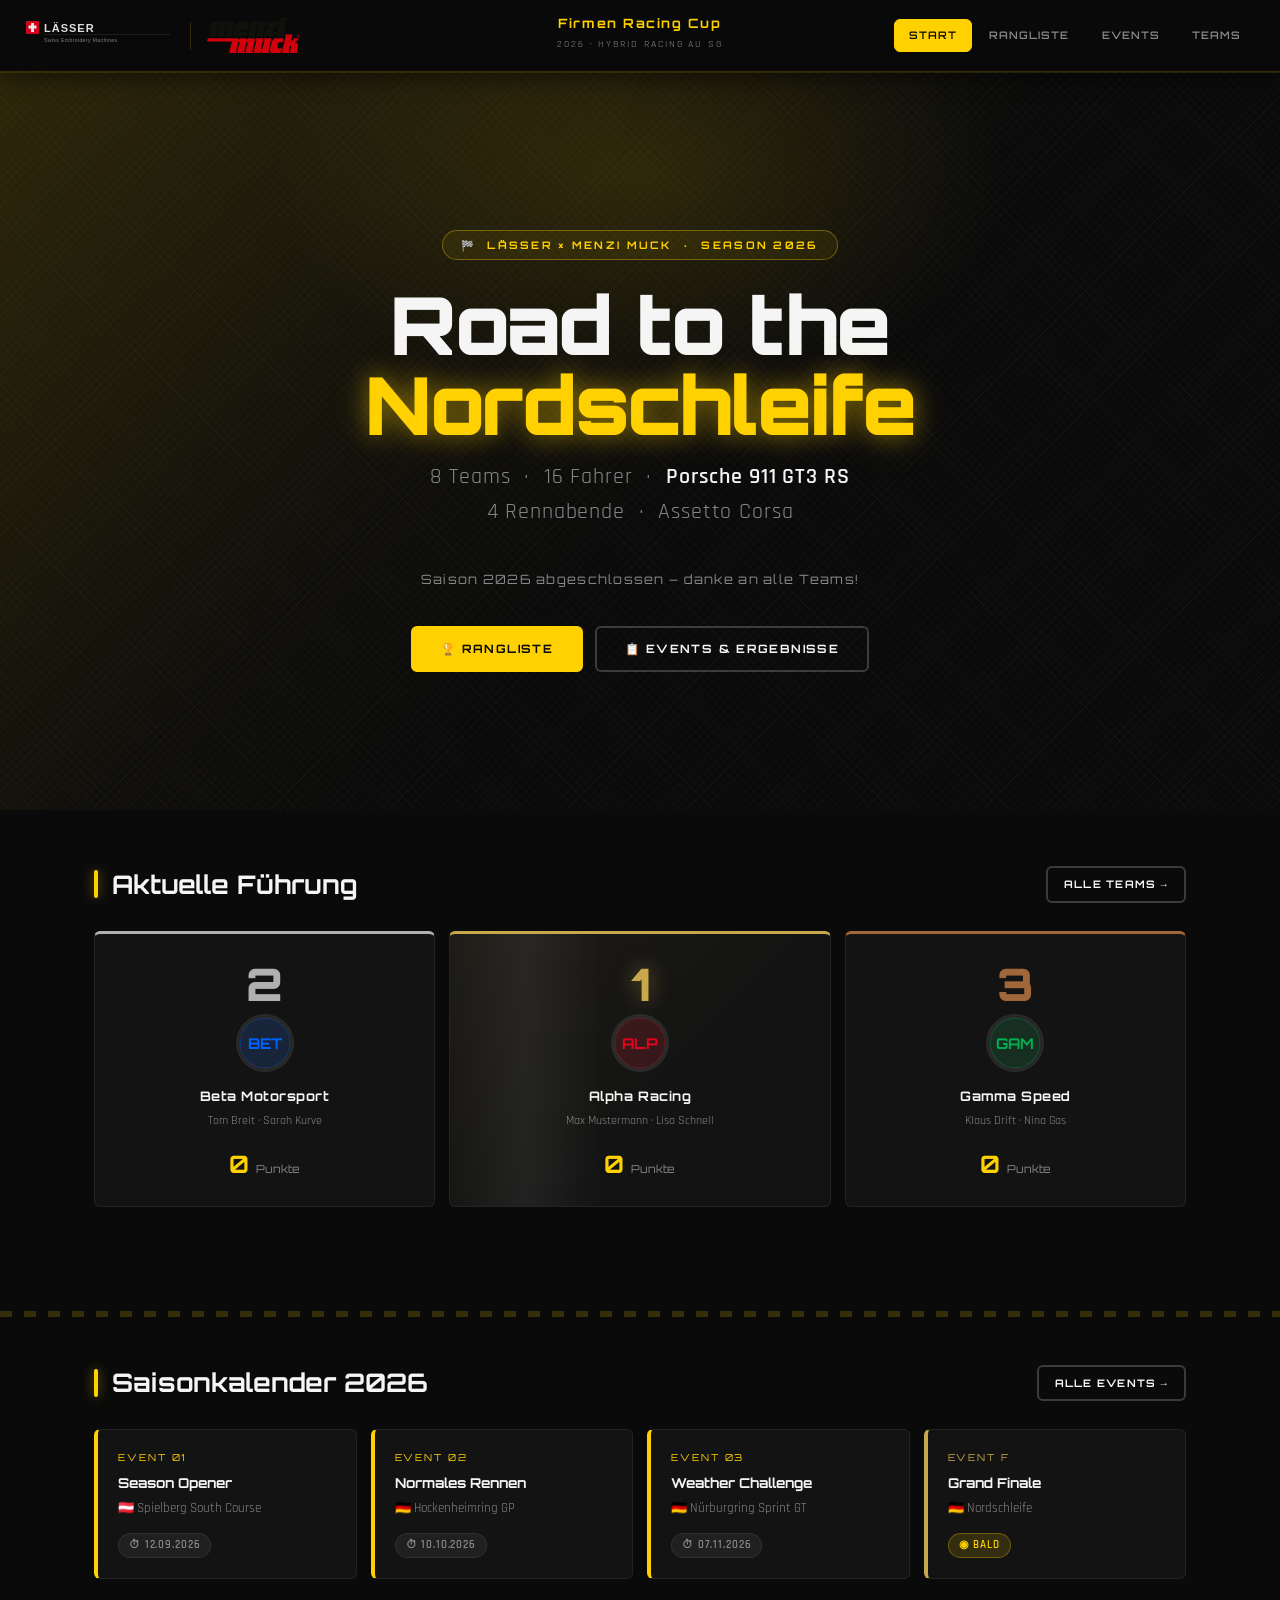
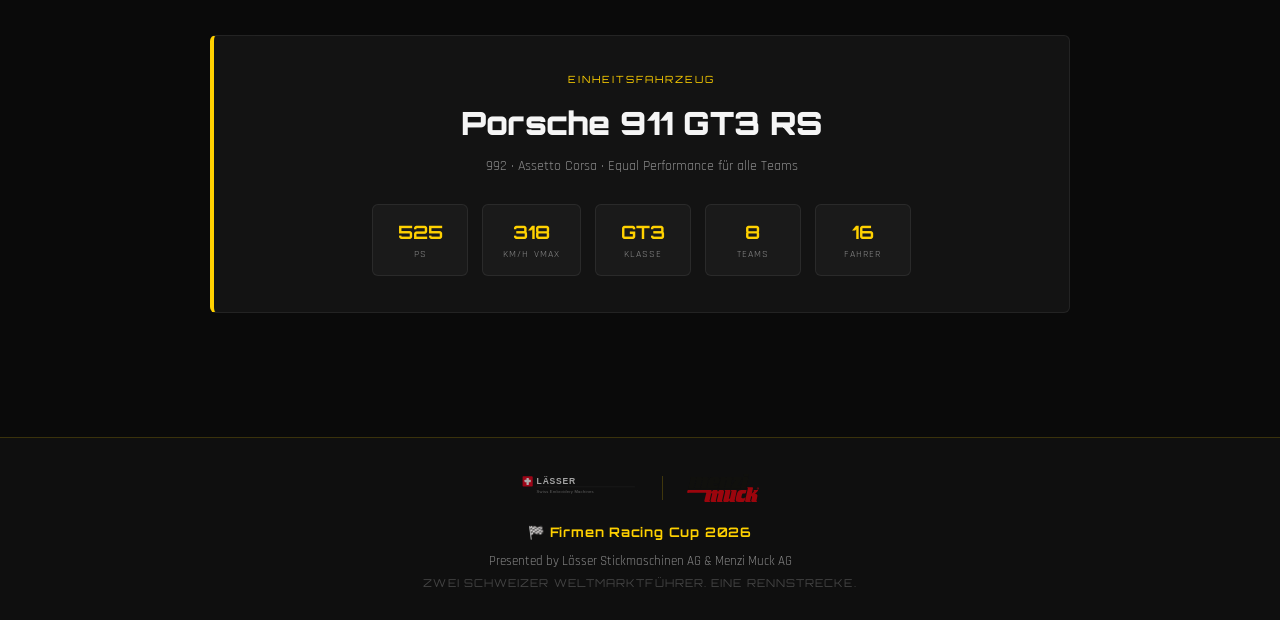
==== index.html @ 20638a2e "Integrate real sponsor logos with correct scaling - logos/menzimuck.svg: replaced placeholder with r" ====
﻿<!DOCTYPE html>
<html lang="de">
<head>
  <meta charset="UTF-8">
  <meta name="viewport" content="width=device-width, initial-scale=1.0">
  <title>Firmen Racing Cup 2026 – Road to the Nordschleife</title>
  <meta name="description" content="Firmen Racing Cup 2026 – Lässer Stickmaschinen × Menzi Muck AG. Porsche 911 GT3 RS · Assetto Corsa">
  <link rel="icon" href="data:image/svg+xml,<svg xmlns='http://www.w3.org/2000/svg' viewBox='0 0 32 32'><rect width='32' height='32' rx='4' fill='%230A0A0A'/><text y='24' font-size='20' x='4'>🏁</text></svg>">
  <link rel="stylesheet" href="css/style.css">
</head>
<body>

<!-- ══════════════════════════════════════════════════════════
     NAVIGATION
══════════════════════════════════════════════════════════ -->
<nav class="navbar">
  <!-- Links: Lässer Logo -->
  <div class="navbar-logos">
    <a href="https://www.laesser.com" target="_blank" rel="noopener" class="nav-sponsor-logo" title="Lässer Stickmaschinen AG">
      <img src="logos/laesser.svg" alt="Lässer Stickmaschinen AG" width="150" height="36"
           onerror="this.style.display='none'">
    </a>
    <div class="nav-logo-divider"></div>
    <a href="https://www.menzi-muck.com" target="_blank" rel="noopener" class="nav-sponsor-logo" title="Menzi Muck AG">
      <img src="logos/menzimuck.svg" alt="Menzi Muck AG" width="93" height="36"
           onerror="this.style.display='none'">
    </a>
  </div>

  <!-- Mitte: Titel -->
  <a href="index.html" class="navbar-brand">
    <span class="brand-main">Firmen Racing Cup</span>
    <span class="brand-year">2026 · Hybrid Racing Au SG</span>
  </a>

  <!-- Rechts: Navigation -->
  <div class="nav-right" id="navRight">
    <ul class="nav-links" id="navLinks">
      <li><a href="index.html">Start</a></li>
      <li><a href="standings.html">Rangliste</a></li>
      <li><a href="events.html">Events</a></li>
      <li><a href="teams.html">Teams</a></li>
    </ul>
  </div>

  <button class="hamburger" id="hamburger" aria-label="Menü">
    <span></span><span></span><span></span>
  </button>
</nav>

<!-- ══════════════════════════════════════════════════════════
     HERO
══════════════════════════════════════════════════════════ -->
<section class="hero carbon-bg">
  <div class="hero-carbon"></div>
  <div class="hero-diagonal"></div>
  <div class="hero-glow"></div>

  <div class="hero-content">
    <div class="hero-eyebrow">🏁 &nbsp;Lässer × Menzi Muck &nbsp;·&nbsp; Season 2026</div>

    <h1 class="hero-title">
      Road to the
      <span class="accent">Nordschleife</span>
    </h1>

    <p class="hero-subtitle">
      8 Teams &nbsp;·&nbsp; 16 Fahrer &nbsp;·&nbsp;
      <strong>Porsche 911 GT3 RS</strong><br>
      4 Rennabende &nbsp;·&nbsp; Assetto Corsa
    </p>

    <!-- Countdown -->
    <div class="countdown-section" id="countdownWrap">
      <div class="countdown-label">Nächstes Event</div>
      <div class="countdown-grid">
        <div class="countdown-unit">
          <div class="countdown-number" id="cd-days">00</div>
          <div class="countdown-unit-label">Tage</div>
        </div>
        <div class="countdown-unit">
          <div class="countdown-number" id="cd-hours">00</div>
          <div class="countdown-unit-label">Stunden</div>
        </div>
        <div class="countdown-unit">
          <div class="countdown-number" id="cd-minutes">00</div>
          <div class="countdown-unit-label">Minuten</div>
        </div>
        <div class="countdown-unit">
          <div class="countdown-number" id="cd-seconds">00</div>
          <div class="countdown-unit-label">Sekunden</div>
        </div>
      </div>
      <div class="countdown-event-name" id="countdownEventName"></div>
    </div>

    <div class="btn-group">
      <a href="standings.html" class="btn btn-primary">🏆 Rangliste</a>
      <a href="events.html" class="btn btn-outline">📋 Events &amp; Ergebnisse</a>
    </div>
  </div>
</section>

<!-- ══════════════════════════════════════════════════════════
     TOP 3 PODIUM
══════════════════════════════════════════════════════════ -->
<div class="section">
  <div class="section-header">
    <h2 class="section-title">Aktuelle Führung</h2>
    <a href="standings.html" class="btn btn-outline" style="padding:8px 16px;font-size:.65rem">Alle Teams →</a>
  </div>
  <div class="podium-grid" id="podiumGrid">
    <div style="grid-column:1/-1;text-align:center;padding:48px 20px;color:var(--text-dim)">
      <div style="font-size:2.5rem;margin-bottom:14px">🏁</div>
      <div style="font-family:'Orbitron',monospace;font-size:.8rem;letter-spacing:.1em">Saison startet bald</div>
      <div style="font-size:.82rem;margin-top:6px">Ergebnisse erscheinen hier nach dem ersten Event.</div>
    </div>
  </div>
</div>

<div class="flag-divider"></div>

<!-- ══════════════════════════════════════════════════════════
     SAISONKALENDER
══════════════════════════════════════════════════════════ -->
<div class="section" style="padding-top:0">
  <div class="section-header">
    <h2 class="section-title">Saisonkalender 2026</h2>
    <a href="events.html" class="btn btn-outline" style="padding:8px 16px;font-size:.65rem">Alle Events →</a>
  </div>
  <div class="events-grid" id="eventsMiniGrid"></div>
</div>

<!-- ══════════════════════════════════════════════════════════
     FAHRZEUG
══════════════════════════════════════════════════════════ -->
<div class="section" style="padding-top:0;padding-bottom:64px">
  <div class="car-highlight">
    <div class="car-eyebrow">Einheitsfahrzeug</div>
    <div class="car-title">Porsche 911 GT3 RS</div>
    <div class="car-sub">992 · Assetto Corsa · Equal Performance für alle Teams</div>
    <div class="car-stats">
      <div class="car-stat"><div class="cs-val">525</div><div class="cs-lab">PS</div></div>
      <div class="car-stat"><div class="cs-val">318</div><div class="cs-lab">km/h Vmax</div></div>
      <div class="car-stat"><div class="cs-val">GT3</div><div class="cs-lab">Klasse</div></div>
      <div class="car-stat"><div class="cs-val">8</div><div class="cs-lab">Teams</div></div>
      <div class="car-stat"><div class="cs-val">16</div><div class="cs-lab">Fahrer</div></div>
    </div>
  </div>
</div>

<!-- ══════════════════════════════════════════════════════════
     FOOTER
══════════════════════════════════════════════════════════ -->
<footer>
  <div class="footer-logos">
    <a href="https://www.laesser.com" target="_blank" rel="noopener" class="footer-sponsor-logo" title="Lässer Stickmaschinen AG">
      <img src="logos/laesser.svg" alt="Lässer" width="108" height="26" onerror="this.replaceWith(Object.assign(document.createElement('span'),{textContent:'LÄSSER',style:'font-family:Orbitron,monospace;font-size:.75rem;font-weight:700;color:#F5F5F5;letter-spacing:.1em'}))">
    </a>
    <div class="footer-logo-sep"></div>
    <a href="https://www.menzi-muck.com" target="_blank" rel="noopener" class="footer-sponsor-logo" title="Menzi Muck AG">
      <img src="logos/menzimuck.svg" alt="Menzi Muck" width="67" height="26" onerror="this.replaceWith(Object.assign(document.createElement('span'),{textContent:'MENZI MUCK',style:'font-family:Orbitron,monospace;font-size:.75rem;font-weight:700;color:#FFD100;letter-spacing:.1em'}))">
    </a>
  </div>
  <div class="footer-brand">🏁 Firmen Racing Cup 2026</div>
  <div class="footer-presented">Presented by Lässer Stickmaschinen AG &amp; Menzi Muck AG</div>
  <div class="footer-tagline">Zwei Schweizer Weltmarktführer. Eine Rennstrecke.</div>
</footer>

<script src="js/config.js"></script>
<script src="js/parser.js"></script>
<script src="js/app.js"></script>
</body>
</html>
---- css/style.css ----
/* ═══════════════════════════════════════════════════════════════
   Firmen Racing Cup 2026 – Corporate Identity Stylesheet
   Lässer Stickmaschinen × Menzi Muck AG
   Premium Racing × Schweizer Maschinenbau
═══════════════════════════════════════════════════════════════ */

@import url('https://fonts.googleapis.com/css2?family=Orbitron:wght@400;600;700;900&family=Rajdhani:wght@300;400;500;600;700&display=swap');

/* ── CSS-Variablen ─────────────────────────────────────────── */
:root {
  /* Primärfarben CI */
  --yellow:        #FFD100;
  --yellow-dark:   #D4AC00;
  --yellow-dim:    rgba(255,209,0,.15);
  --yellow-glow:   0 0 24px rgba(255,209,0,.45), 0 0 48px rgba(255,209,0,.2);
  --blue:          #003087;
  --blue-light:    #0044c0;

  /* Neutrale Töne */
  --black:         #0A0A0A;
  --anthracite:    #1A1A1A;
  --card:          #131313;
  --card2:         #0F0F0F;
  --border:        rgba(255,209,0,.18);
  --border-subtle: rgba(255,255,255,.07);

  /* Text */
  --text:          #F5F5F5;
  --text-muted:    #888888;
  --text-dim:      #444444;

  /* Podium */
  --gold:          #C9A84C;
  --silver:        #B0B0B0;
  --bronze:        #A0673A;

  /* Abstände & Übergänge */
  --radius:        6px;
  --radius-lg:     12px;
  --t:             .3s ease;
}

/* ── Reset ─────────────────────────────────────────────────── */
*, *::before, *::after { box-sizing: border-box; margin: 0; padding: 0; }
html { scroll-behavior: smooth; }
body {
  font-family: 'Rajdhani', sans-serif;
  background: var(--black);
  color: var(--text);
  min-height: 100vh;
  font-size: 16px;
  line-height: 1.6;
  -webkit-font-smoothing: antialiased;
}
a { color: var(--yellow); text-decoration: none; transition: color var(--t); }
a:hover { color: #fff; }
h1, h2, h3, h4 { font-family: 'Orbitron', monospace; line-height: 1.15; }
img { max-width: 100%; display: block; }

/* ── Scrollbar ─────────────────────────────────────────────── */
::-webkit-scrollbar { width: 5px; }
::-webkit-scrollbar-track { background: var(--black); }
::-webkit-scrollbar-thumb { background: var(--yellow-dark); border-radius: 3px; }

/* ── Carbon-Fiber Textur ───────────────────────────────────── */
.carbon-bg {
  background-color: var(--black);
  background-image:
    repeating-linear-gradient(
      45deg,
      rgba(255,255,255,.012) 0px,
      rgba(255,255,255,.012) 1px,
      transparent 1px,
      transparent 6px
    ),
    repeating-linear-gradient(
      -45deg,
      rgba(255,255,255,.012) 0px,
      rgba(255,255,255,.012) 1px,
      transparent 1px,
      transparent 6px
    );
}

/* ══════════════════════════════════════════════════════════════
   NAVIGATION – Glassmorphism
══════════════════════════════════════════════════════════════ */
.navbar {
  position: sticky;
  top: 0;
  z-index: 1000;
  background: rgba(10,10,10,.82);
  backdrop-filter: blur(20px) saturate(1.4);
  -webkit-backdrop-filter: blur(20px) saturate(1.4);
  border-bottom: 1px solid var(--border);
  box-shadow: 0 1px 0 rgba(255,209,0,.12), 0 4px 24px rgba(0,0,0,.6);
  padding: 0 24px;
  display: grid;
  grid-template-columns: 1fr auto 1fr;
  align-items: center;
  height: 72px;
  gap: 16px;
}

/* Linkes Logo-Cluster */
.navbar-logos {
  display: flex;
  align-items: center;
  gap: 16px;
}

.nav-sponsor-logo {
  display: flex;
  align-items: center;
  gap: 8px;
  opacity: .9;
  transition: opacity var(--t);
}
.nav-sponsor-logo:hover { opacity: 1; }

/* Logos: Höhe fixiert, Breite aus viewBox-Seitenverhältnis.
   Menzi Muck SVG hat kein intrinsisches Mass → max-width begrenzt Breite.
   Lässer SVG hat viewBox 320×80 → bei h=36 ergibt sich w=144, passt. */
.nav-sponsor-logo img,
.nav-sponsor-logo svg {
  height: 36px;
  width: auto;
  max-width: 160px;        /* Menzi Muck (AR ≈2.6) → max ~94px; Lässer → max ~144px */
  object-fit: contain;
  display: block;
}


.nav-logo-divider {
  width: 1px;
  height: 28px;
  background: var(--border);
}

/* Mitte: Brand-Titel */
.navbar-brand {
  text-align: center;
  text-decoration: none;
}

.navbar-brand .brand-main {
  display: block;
  font-family: 'Orbitron', monospace;
  font-size: .8rem;
  font-weight: 700;
  letter-spacing: .12em;
  color: var(--yellow);
  line-height: 1.1;
}

.navbar-brand .brand-year {
  font-size: .6rem;
  letter-spacing: .2em;
  color: var(--text-muted);
  text-transform: uppercase;
}

/* Rechts: Nav-Links */
.nav-right {
  display: flex;
  justify-content: flex-end;
}

.nav-links {
  display: flex;
  gap: 2px;
  list-style: none;
}

.nav-links a {
  display: flex;
  align-items: center;
  gap: 5px;
  padding: 7px 14px;
  border-radius: var(--radius);
  font-family: 'Orbitron', monospace;
  font-size: .65rem;
  font-weight: 600;
  letter-spacing: .1em;
  text-transform: uppercase;
  color: var(--text-muted);
  text-decoration: none;
  transition: all var(--t);
  border: 1px solid transparent;
}

.nav-links a:hover {
  color: var(--yellow);
  background: var(--yellow-dim);
  border-color: rgba(255,209,0,.25);
}

.nav-links a.active {
  color: var(--black);
  background: var(--yellow);
  border-color: var(--yellow);
}

.hamburger {
  display: none;
  flex-direction: column;
  gap: 5px;
  cursor: pointer;
  padding: 8px;
  background: none;
  border: none;
}
.hamburger span {
  display: block;
  width: 22px;
  height: 2px;
  background: var(--text);
  transition: all .3s;
  border-radius: 1px;
}

/* ══════════════════════════════════════════════════════════════
   HERO – Diagonal Yellow/Black + Carbon
══════════════════════════════════════════════════════════════ */
.hero {
  position: relative;
  min-height: 82vh;
  display: flex;
  align-items: center;
  justify-content: center;
  overflow: hidden;
  text-align: center;
  padding: 80px 24px 60px;
}

/* Diagonale Teilung: links oben gelb, rechts unten schwarz */
.hero::before {
  content: '';
  position: absolute;
  inset: 0;
  background: linear-gradient(
    135deg,
    rgba(255,209,0,.09) 0%,
    rgba(255,209,0,.04) 30%,
    transparent 55%
  );
  z-index: 0;
}

/* Carbon-Fiber Overlay */
.hero-carbon {
  position: absolute;
  inset: 0;
  background-image:
    repeating-linear-gradient(
      45deg,
      rgba(255,255,255,.013) 0px,
      rgba(255,255,255,.013) 1px,
      transparent 1px,
      transparent 7px
    ),
    repeating-linear-gradient(
      -45deg,
      rgba(255,255,255,.013) 0px,
      rgba(255,255,255,.013) 1px,
      transparent 1px,
      transparent 7px
    );
  z-index: 0;
}

/* Diagonale gelbe Akzentlinie */
.hero-diagonal {
  position: absolute;
  top: 0;
  left: -5%;
  width: 55%;
  height: 100%;
  background: linear-gradient(
    to bottom right,
    rgba(255,209,0,.06),
    transparent 60%
  );
  clip-path: polygon(0 0, 100% 0, 70% 100%, 0 100%);
  z-index: 0;
}

/* Radial Glow oben */
.hero-glow {
  position: absolute;
  top: -20%;
  left: 50%;
  transform: translateX(-50%);
  width: 800px;
  height: 500px;
  background: radial-gradient(ellipse, rgba(255,209,0,.12) 0%, transparent 65%);
  z-index: 0;
}

.hero-content {
  position: relative;
  z-index: 1;
  max-width: 860px;
}

.hero-eyebrow {
  display: inline-flex;
  align-items: center;
  gap: 8px;
  font-family: 'Orbitron', monospace;
  font-size: .65rem;
  font-weight: 700;
  letter-spacing: .22em;
  text-transform: uppercase;
  color: var(--yellow);
  padding: 6px 18px;
  border: 1px solid rgba(255,209,0,.35);
  border-radius: 20px;
  margin-bottom: 24px;
  background: rgba(255,209,0,.07);
}

.hero-title {
  font-size: clamp(2.2rem, 6.5vw, 5rem);
  font-weight: 900;
  line-height: 1.0;
  margin-bottom: 8px;
  letter-spacing: -.02em;
  color: var(--text);
}

.hero-title .accent {
  color: var(--yellow);
  display: block;
  text-shadow: var(--yellow-glow);
}

.hero-subtitle {
  font-size: clamp(1rem, 2.2vw, 1.35rem);
  color: var(--text-muted);
  font-weight: 400;
  margin: 16px 0 40px;
  letter-spacing: .04em;
}

.hero-subtitle strong { color: var(--text); font-weight: 600; }

/* ── Countdown ─────────────────────────────────────────────── */
.countdown-section { margin: 0 0 36px; }

.countdown-label {
  font-family: 'Orbitron', monospace;
  font-size: .62rem;
  letter-spacing: .2em;
  text-transform: uppercase;
  color: var(--text-muted);
  margin-bottom: 14px;
}

.countdown-grid {
  display: flex;
  gap: 12px;
  justify-content: center;
  flex-wrap: wrap;
}

.countdown-unit { display: flex; flex-direction: column; align-items: center; }

.countdown-number {
  font-family: 'Orbitron', monospace;
  font-size: clamp(1.8rem, 4.5vw, 2.8rem);
  font-weight: 700;
  color: var(--yellow);
  line-height: 1;
  background: var(--anthracite);
  border: 1px solid var(--border);
  border-top: 2px solid var(--yellow);
  padding: 14px 18px 10px;
  border-radius: var(--radius);
  min-width: 74px;
  text-align: center;
  text-shadow: var(--yellow-glow);
  transition: border-color .5s;
}

.countdown-unit-label {
  font-size: .6rem;
  letter-spacing: .15em;
  text-transform: uppercase;
  color: var(--text-muted);
  margin-top: 7px;
}

.countdown-event-name {
  margin-top: 14px;
  font-family: 'Orbitron', monospace;
  font-size: .8rem;
  color: var(--text-muted);
  letter-spacing: .06em;
}

/* ── Buttons ───────────────────────────────────────────────── */
.btn-group {
  display: flex;
  gap: 12px;
  justify-content: center;
  flex-wrap: wrap;
}

.btn {
  display: inline-flex;
  align-items: center;
  gap: 8px;
  padding: 12px 28px;
  border-radius: var(--radius);
  font-family: 'Orbitron', monospace;
  font-size: .72rem;
  font-weight: 700;
  letter-spacing: .12em;
  text-transform: uppercase;
  text-decoration: none;
  border: 2px solid transparent;
  cursor: pointer;
  transition: all var(--t);
  position: relative;
  overflow: hidden;
}

.btn-primary {
  background: var(--yellow);
  color: var(--black);
  border-color: var(--yellow);
}

.btn-primary:hover {
  background: #fff;
  color: var(--black);
  border-color: #fff;
  box-shadow: var(--yellow-glow);
  transform: translateY(-2px);
}

.btn-outline {
  background: transparent;
  color: var(--text);
  border-color: rgba(255,255,255,.2);
}

.btn-outline:hover {
  border-color: var(--yellow);
  color: var(--yellow);
  transform: translateY(-2px);
  box-shadow: 0 4px 20px rgba(255,209,0,.15);
}

/* ══════════════════════════════════════════════════════════════
   SECTION PATTERN
══════════════════════════════════════════════════════════════ */
.section {
  max-width: 1140px;
  margin: 0 auto;
  padding: 56px 24px;
}

.section-header {
  display: flex;
  align-items: center;
  justify-content: space-between;
  margin-bottom: 28px;
  flex-wrap: wrap;
  gap: 12px;
}

.section-title {
  font-size: clamp(1.1rem, 2.8vw, 1.6rem);
  font-weight: 700;
  display: flex;
  align-items: center;
  gap: 14px;
  color: var(--text);
}

.section-title::before {
  content: '';
  display: block;
  width: 4px;
  height: 1.1em;
  background: var(--yellow);
  border-radius: 2px;
  box-shadow: 0 0 12px rgba(255,209,0,.5);
}

/* Yellow divider line */
.y-divider {
  height: 1px;
  background: linear-gradient(90deg, var(--yellow) 0%, rgba(255,209,0,.15) 40%, transparent 70%);
  margin: 0 0 48px;
  opacity: .35;
}

/* ══════════════════════════════════════════════════════════════
   CARDS – Left-Border Accent
══════════════════════════════════════════════════════════════ */
.card {
  background: var(--card);
  border: 1px solid var(--border-subtle);
  border-left: 4px solid var(--yellow);
  border-radius: var(--radius);
  transition: all var(--t);
  position: relative;
}

.card:hover {
  border-color: rgba(255,209,0,.35);
  border-left-color: var(--yellow);
  transform: translateY(-3px);
  box-shadow: 0 8px 32px rgba(0,0,0,.5), 0 0 0 1px rgba(255,209,0,.1);
}

.card-p { padding: 24px; }

/* ══════════════════════════════════════════════════════════════
   PODIUM TOP 3
══════════════════════════════════════════════════════════════ */
.podium-grid {
  display: grid;
  grid-template-columns: 1fr 1.12fr 1fr;
  gap: 14px;
  align-items: end;
}

.podium-card {
  background: var(--card);
  border: 1px solid var(--border-subtle);
  border-radius: var(--radius);
  padding: 28px 20px 22px;
  text-align: center;
  position: relative;
  overflow: hidden;
  transition: transform var(--t), box-shadow var(--t);
}

.podium-card:hover { transform: translateY(-4px); }

.podium-card.p1 {
  border-top: 3px solid var(--gold);
}

.podium-card.p1::before {
  content: '';
  position: absolute;
  inset: 0;
  background: linear-gradient(135deg, rgba(201,168,76,.06) 0%, transparent 60%);
  pointer-events: none;
}

/* P1 Shimmer */
@keyframes shimmer {
  0%   { transform: translateX(-100%) skewX(-12deg); }
  100% { transform: translateX(250%) skewX(-12deg); }
}

.podium-card.p1::after {
  content: '';
  position: absolute;
  top: 0; left: 0;
  width: 40%;
  height: 100%;
  background: linear-gradient(90deg, transparent, rgba(255,255,255,.06), transparent);
  animation: shimmer 3s ease-in-out infinite;
  pointer-events: none;
}

.podium-card.p2 { border-top: 3px solid var(--silver); }
.podium-card.p3 { border-top: 3px solid var(--bronze); }

.podium-rank {
  font-family: 'Orbitron', monospace;
  font-size: 2.8rem;
  font-weight: 900;
  line-height: 1;
  margin-bottom: 8px;
}

.p1 .podium-rank { color: var(--gold); text-shadow: 0 0 20px rgba(201,168,76,.5); }
.p2 .podium-rank { color: var(--silver); }
.p3 .podium-rank { color: var(--bronze); }

.podium-logo {
  width: 58px;
  height: 58px;
  margin: 8px auto 14px;
  border-radius: 50%;
  overflow: hidden;
  background: var(--anthracite);
  border: 2px solid var(--border-subtle);
  display: flex; align-items: center; justify-content: center;
}

.podium-team-name {
  font-family: 'Orbitron', monospace;
  font-size: .82rem;
  font-weight: 700;
  letter-spacing: .04em;
  margin-bottom: 4px;
}

.podium-drivers { font-size: .78rem; color: var(--text-muted); margin-bottom: 14px; }

.podium-points {
  font-family: 'Orbitron', monospace;
  font-size: 1.5rem;
  font-weight: 700;
  color: var(--yellow);
}

.podium-points span { font-size: .68rem; color: var(--text-muted); font-weight: 400; }

/* ══════════════════════════════════════════════════════════════
   EVENT MINI CARDS (Index)
══════════════════════════════════════════════════════════════ */
.events-grid {
  display: grid;
  grid-template-columns: repeat(auto-fit, minmax(240px, 1fr));
  gap: 14px;
}

.event-mini {
  background: var(--card);
  border: 1px solid var(--border-subtle);
  border-left: 4px solid var(--yellow);
  border-radius: var(--radius);
  padding: 20px;
  transition: all var(--t);
}

.event-mini.finale { border-left-color: var(--gold); }
.event-mini:hover { transform: translateY(-3px); box-shadow: 0 8px 24px rgba(0,0,0,.4); }

.event-num {
  font-family: 'Orbitron', monospace;
  font-size: .6rem;
  letter-spacing: .2em;
  text-transform: uppercase;
  color: var(--yellow);
  margin-bottom: 6px;
}

.event-mini.finale .event-num { color: var(--gold); }

.event-name {
  font-family: 'Orbitron', monospace;
  font-size: .85rem;
  font-weight: 700;
  margin-bottom: 4px;
}

.event-track { font-size: .82rem; color: var(--text-muted); margin-bottom: 12px; }

.badge {
  display: inline-flex;
  align-items: center;
  gap: 5px;
  font-size: .68rem;
  letter-spacing: .08em;
  text-transform: uppercase;
  padding: 3px 10px;
  border-radius: 20px;
  font-weight: 600;
}

.badge-yellow { background: rgba(255,209,0,.12); color: var(--yellow); border: 1px solid rgba(255,209,0,.25); }
.badge-green  { background: rgba(0,200,80,.1);   color: #00c850;       border: 1px solid rgba(0,200,80,.2); }
.badge-muted  { background: rgba(255,255,255,.06); color: var(--text-muted); border: 1px solid var(--border-subtle); }

@keyframes pulse-badge { 0%,100% { opacity:1; } 50% { opacity:.55; } }
.badge-live { background: rgba(255,209,0,.14); color: var(--yellow); border: 1px solid rgba(255,209,0,.3); animation: pulse-badge 1.5s infinite; }

/* ══════════════════════════════════════════════════════════════
   PAGE HEADER (Innenseiten)
══════════════════════════════════════════════════════════════ */
.page-header {
  position: relative;
  padding: 52px 24px 36px;
  text-align: center;
  overflow: hidden;
}

.page-header::before {
  content: '';
  position: absolute;
  inset: 0;
  background: linear-gradient(135deg, rgba(255,209,0,.07) 0%, transparent 50%);
}

.page-header::after {
  content: '';
  position: absolute;
  bottom: 0;
  left: 0;
  right: 0;
  height: 1px;
  background: linear-gradient(90deg, transparent, var(--yellow), transparent);
  opacity: .3;
}

.page-header-content { position: relative; z-index: 1; }

.page-title {
  font-size: clamp(1.8rem, 5.5vw, 3.2rem);
  font-weight: 900;
  letter-spacing: -.02em;
  margin-bottom: 8px;
}

.page-title .accent { color: var(--yellow); }

.page-subtitle {
  font-size: .95rem;
  color: var(--text-muted);
  letter-spacing: .06em;
}

/* ══════════════════════════════════════════════════════════════
   STANDINGS TABLE
══════════════════════════════════════════════════════════════ */
.standings-wrap {
  max-width: 1180px;
  margin: 0 auto;
  padding: 24px;
}

.table-scroll {
  overflow-x: auto;
  border-radius: var(--radius);
  border: 1px solid var(--border-subtle);
}

.standings-table {
  width: 100%;
  border-collapse: collapse;
  font-size: .9rem;
}

/* Gelber Header */
.standings-table thead th {
  background: var(--yellow);
  color: var(--black);
  padding: 11px 16px;
  text-align: left;
  font-family: 'Orbitron', monospace;
  font-size: .6rem;
  font-weight: 700;
  letter-spacing: .14em;
  text-transform: uppercase;
  white-space: nowrap;
  border-right: 1px solid rgba(0,0,0,.12);
}

.standings-table thead th:last-child { border-right: none; }
.standings-table thead th.center { text-align: center; }

/* Zebra-Streifen */
.standings-table tbody tr:nth-child(odd) { background: #111111; }
.standings-table tbody tr:nth-child(even) { background: var(--anthracite); }
.standings-table tbody tr { border-bottom: 1px solid rgba(255,209,0,.06); transition: background var(--t); }
.standings-table tbody tr:hover { background: rgba(255,209,0,.06) !important; }

/* P1/P2/P3 Akzente */
.standings-table tbody tr.rank-1 { background: rgba(201,168,76,.08) !important; }
.standings-table tbody tr.rank-1:hover { background: rgba(201,168,76,.14) !important; }

.standings-table td {
  padding: 13px 16px;
  white-space: nowrap;
  border-right: 1px solid rgba(255,255,255,.03);
}
.standings-table td:last-child { border-right: none; }
.standings-table td.center { text-align: center; }

.rank-badge {
  display: inline-flex;
  align-items: center;
  justify-content: center;
  width: 28px;
  height: 28px;
  border-radius: 50%;
  font-family: 'Orbitron', monospace;
  font-size: .72rem;
  font-weight: 700;
}

.rank-1 .rank-badge { background: var(--gold); color: #000; box-shadow: 0 0 12px rgba(201,168,76,.5); }
.rank-2 .rank-badge { background: var(--silver); color: #000; }
.rank-3 .rank-badge { background: var(--bronze); color: #fff; }
.rank-other .rank-badge { background: var(--anthracite); color: var(--text-muted); border: 1px solid var(--border-subtle); }

.team-cell { display: flex; align-items: center; gap: 12px; }

.team-logo-sm {
  width: 34px; height: 34px;
  border-radius: 50%;
  overflow: hidden;
  background: var(--anthracite);
  border: 1px solid var(--border-subtle);
  display: flex; align-items: center; justify-content: center;
  flex-shrink: 0;
}

.team-info .t-name {
  font-family: 'Orbitron', monospace;
  font-size: .78rem;
  font-weight: 700;
}

.team-info .t-drivers { font-size: .74rem; color: var(--text-muted); }

.pts-cell { font-family: 'Orbitron', monospace; font-size: .82rem; font-weight: 700; }
.pts-total { font-size: .95rem; color: var(--yellow); }
.pts-zero  { color: var(--text-dim); }
.pts-bonus { font-size: .68rem; color: var(--text-muted); font-weight: 400; }

.trend-up   { color: #00c850; }
.trend-down { color: #ff4444; }
.trend-same { color: var(--text-muted); }

/* ── Punktesystem ──────────────────────────────────────────── */
.scoring-box {
  background: var(--card);
  border: 1px solid var(--border-subtle);
  border-left: 4px solid var(--yellow);
  border-radius: var(--radius);
  padding: 20px 24px;
  margin-bottom: 20px;
}

.scoring-grid {
  display: flex;
  gap: 8px;
  flex-wrap: wrap;
  margin-top: 14px;
}

.score-item {
  background: var(--anthracite);
  border: 1px solid var(--border-subtle);
  border-radius: var(--radius);
  padding: 9px 14px;
  text-align: center;
  min-width: 54px;
  transition: border-color var(--t);
}

.score-item:hover { border-color: rgba(255,209,0,.3); }

.score-pos { font-size: .6rem; color: var(--text-muted); letter-spacing: .1em; text-transform: uppercase; margin-bottom: 3px; }
.score-pts { font-family: 'Orbitron', monospace; font-size: .95rem; font-weight: 700; color: var(--text); }

.score-item.bonus { border-color: rgba(255,209,0,.15); background: rgba(255,209,0,.06); }
.score-item.bonus .score-pts { color: var(--yellow); }

/* Legende */
.legend {
  display: flex;
  gap: 20px;
  flex-wrap: wrap;
  margin-top: 14px;
  font-size: .78rem;
  color: var(--text-muted);
}

.legend-item { display: flex; align-items: center; gap: 6px; }
.legend-dot { width: 8px; height: 8px; border-radius: 50%; }

/* ══════════════════════════════════════════════════════════════
   EVENTS PAGE
══════════════════════════════════════════════════════════════ */
.events-container {
  max-width: 1080px;
  margin: 0 auto;
  padding: 24px;
}

.event-card {
  background: var(--card);
  border: 1px solid var(--border-subtle);
  border-left: 4px solid var(--yellow);
  border-radius: var(--radius);
  margin-bottom: 16px;
  overflow: hidden;
  transition: border-color var(--t), box-shadow var(--t);
}

.event-card:hover { border-color: rgba(255,209,0,.3); box-shadow: 0 4px 20px rgba(0,0,0,.3); }
.event-card.finale { border-left-color: var(--gold); }

.event-card-header {
  display: flex;
  align-items: center;
  justify-content: space-between;
  padding: 18px 22px;
  cursor: pointer;
  user-select: none;
  gap: 16px;
  flex-wrap: wrap;
  transition: background var(--t);
}

.event-card-header:hover { background: rgba(255,209,0,.04); }

.event-header-left { display: flex; align-items: center; gap: 14px; }

.ev-badge {
  font-family: 'Orbitron', monospace;
  font-size: .6rem;
  font-weight: 700;
  letter-spacing: .14em;
  padding: 5px 12px;
  border-radius: var(--radius);
  text-transform: uppercase;
  white-space: nowrap;
  background: var(--yellow);
  color: var(--black);
}

.ev-badge.finale { background: var(--gold); color: #000; }

.event-card-title {
  font-family: 'Orbitron', monospace;
  font-size: .95rem;
  font-weight: 700;
}

.event-card-meta {
  font-size: .78rem;
  color: var(--text-muted);
  margin-top: 3px;
  display: flex;
  gap: 14px;
  flex-wrap: wrap;
}

.event-toggle { font-size: 1.1rem; color: var(--text-dim); transition: transform .3s; flex-shrink: 0; }
.event-card.open .event-toggle { transform: rotate(180deg); }

.event-card-body {
  display: none;
  padding: 0 22px 22px;
  border-top: 1px solid rgba(255,209,0,.1);
}

.event-card.open .event-card-body { display: block; }

/* Format-Tags */
.format-box { display: flex; gap: 10px; flex-wrap: wrap; margin-top: 14px; }

.format-tag {
  background: var(--anthracite);
  border: 1px solid var(--border-subtle);
  border-radius: var(--radius);
  padding: 6px 12px;
  font-size: .78rem;
  display: flex;
  align-items: center;
  gap: 6px;
}

.fmt-label { color: var(--text-muted); font-size: .68rem; margin-right: 3px; }

/* Result Tabs */
.result-tabs {
  display: flex;
  gap: 2px;
  margin: 18px 0 14px;
  border-bottom: 1px solid rgba(255,209,0,.15);
}

.result-tab {
  padding: 7px 16px;
  font-family: 'Orbitron', monospace;
  font-size: .62rem;
  font-weight: 700;
  letter-spacing: .1em;
  text-transform: uppercase;
  color: var(--text-muted);
  cursor: pointer;
  border-bottom: 2px solid transparent;
  margin-bottom: -1px;
  transition: all var(--t);
  background: none;
  border-top: none;
  border-left: none;
  border-right: none;
}

.result-tab:hover { color: var(--yellow); }
.result-tab.active { color: var(--yellow); border-bottom-color: var(--yellow); }

.result-panel { display: none; }
.result-panel.active { display: block; }

.result-table { width: 100%; border-collapse: collapse; font-size: .86rem; }

.result-table th {
  padding: 9px 12px;
  text-align: left;
  font-family: 'Orbitron', monospace;
  font-size: .58rem;
  letter-spacing: .12em;
  text-transform: uppercase;
  color: var(--text-muted);
  border-bottom: 1px solid rgba(255,209,0,.15);
}

.result-table td {
  padding: 9px 12px;
  border-bottom: 1px solid rgba(255,255,255,.04);
}

.result-table tr:last-child td { border-bottom: none; }
.result-table tr:hover td { background: rgba(255,209,0,.04); }

.pos-p1 { color: var(--gold); font-weight: 700; }
.pos-p2 { color: var(--silver); }
.pos-p3 { color: var(--bronze); }

.fl-icon { color: var(--yellow); font-size: .75rem; }
.pole-icon { color: var(--gold); font-size: .75rem; }

.no-results {
  text-align: center;
  padding: 44px 20px;
  color: var(--text-muted);
  font-size: .88rem;
}

.no-results .icon { font-size: 2.2rem; margin-bottom: 12px; display: block; }

/* ══════════════════════════════════════════════════════════════
   TEAMS PAGE
══════════════════════════════════════════════════════════════ */
.teams-container {
  max-width: 1180px;
  margin: 0 auto;
  padding: 24px;
}

.teams-grid {
  display: grid;
  grid-template-columns: repeat(auto-fill, minmax(270px, 1fr));
  gap: 18px;
}

.team-card {
  background: var(--card);
  border: 1px solid var(--border-subtle);
  border-top: 3px solid var(--team-color, var(--yellow));
  border-radius: var(--radius);
  overflow: hidden;
  transition: all var(--t);
  position: relative;
}

.team-card:hover {
  transform: translateY(-4px);
  box-shadow: 0 12px 32px rgba(0,0,0,.5);
  border-left-color: rgba(255,209,0,.35);
}

.team-card-head {
  padding: 22px;
  display: flex;
  align-items: center;
  gap: 14px;
}

.team-logo-lg {
  width: 68px; height: 68px;
  border-radius: 50%;
  overflow: hidden;
  background: var(--anthracite);
  border: 2px solid var(--border-subtle);
  display: flex; align-items: center; justify-content: center;
  flex-shrink: 0;
}

.tc-name {
  font-family: 'Orbitron', monospace;
  font-size: .9rem;
  font-weight: 700;
  margin-bottom: 4px;
}

.tc-rank { font-size: .78rem; color: var(--text-muted); display: flex; align-items: center; gap: 6px; }

.team-card-body {
  padding: 0 22px 18px;
  border-top: 1px solid rgba(255,255,255,.05);
}

.driver-list { padding: 14px 0 10px; }

.driver-row {
  display: flex;
  align-items: center;
  gap: 10px;
  padding: 7px 0;
  border-bottom: 1px solid rgba(255,255,255,.04);
}

.driver-row:last-child { border-bottom: none; }
.driver-num { font-family: 'Orbitron', monospace; font-size: .68rem; font-weight: 700; color: var(--yellow); width: 22px; }
.driver-name { font-weight: 600; font-size: .88rem; }

.tc-stats {
  display: flex;
  justify-content: space-between;
  margin-top: 10px;
}

.stat-i { text-align: center; }
.stat-v { font-family: 'Orbitron', monospace; font-size: 1.05rem; font-weight: 700; color: var(--yellow); }
.stat-l { font-size: .62rem; color: var(--text-muted); letter-spacing: .1em; text-transform: uppercase; }

/* ══════════════════════════════════════════════════════════════
   FAHRZEUG-HIGHLIGHT (Index)
══════════════════════════════════════════════════════════════ */
.car-highlight {
  background: var(--card);
  border: 1px solid var(--border-subtle);
  border-left: 4px solid var(--yellow);
  border-radius: var(--radius);
  padding: 36px 32px;
  text-align: center;
  max-width: 860px;
  margin: 0 auto;
}

.car-eyebrow {
  font-family: 'Orbitron', monospace;
  font-size: .62rem;
  letter-spacing: .2em;
  text-transform: uppercase;
  color: var(--yellow);
  margin-bottom: 10px;
}

.car-title {
  font-family: 'Orbitron', monospace;
  font-size: clamp(1.3rem, 3.5vw, 2rem);
  font-weight: 900;
  margin-bottom: 6px;
}

.car-sub { color: var(--text-muted); font-size: .88rem; margin-bottom: 26px; }

.car-stats {
  display: flex;
  gap: 14px;
  justify-content: center;
  flex-wrap: wrap;
}

.car-stat {
  background: var(--anthracite);
  border: 1px solid var(--border-subtle);
  border-radius: var(--radius);
  padding: 12px 20px;
  min-width: 96px;
  transition: border-color var(--t);
}

.car-stat:hover { border-color: rgba(255,209,0,.3); }
.cs-val { font-family: 'Orbitron', monospace; font-size: 1.15rem; font-weight: 700; color: var(--yellow); }
.cs-lab { font-size: .65rem; color: var(--text-muted); text-transform: uppercase; letter-spacing: .1em; }

/* ══════════════════════════════════════════════════════════════
   FOOTER
══════════════════════════════════════════════════════════════ */
footer {
  margin-top: 60px;
  border-top: 1px solid rgba(255,209,0,.18);
  background: var(--card2);
  padding: 36px 24px 28px;
  text-align: center;
}

.footer-logos {
  display: flex;
  align-items: center;
  justify-content: center;
  gap: 24px;
  margin-bottom: 20px;
}

.footer-sponsor-logo {
  display: flex;
  align-items: center;
  gap: 8px;
  opacity: .65;
  transition: opacity var(--t);
}

.footer-sponsor-logo:hover { opacity: 1; }
.footer-sponsor-logo img,
.footer-sponsor-logo svg {
  height: 28px;
  width: auto;
  max-width: 130px;
  object-fit: contain;
  display: block;
}

.footer-logo-sep {
  width: 1px;
  height: 24px;
  background: rgba(255,209,0,.2);
}

.footer-brand {
  font-family: 'Orbitron', monospace;
  font-size: .82rem;
  font-weight: 700;
  color: var(--yellow);
  margin-bottom: 8px;
  letter-spacing: .06em;
}

.footer-presented {
  font-size: .8rem;
  color: var(--text-muted);
  margin-bottom: 4px;
}

.footer-tagline {
  font-family: 'Orbitron', monospace;
  font-size: .68rem;
  color: var(--text-dim);
  letter-spacing: .1em;
  text-transform: uppercase;
}

/* ══════════════════════════════════════════════════════════════
   UTILITY
══════════════════════════════════════════════════════════════ */
.text-yellow { color: var(--yellow); }
.text-muted  { color: var(--text-muted); }
.text-gold   { color: var(--gold); }
.font-orb    { font-family: 'Orbitron', monospace; }

@keyframes fadeInUp {
  from { opacity: 0; transform: translateY(18px); }
  to   { opacity: 1; transform: translateY(0); }
}
.fade-up { animation: fadeInUp .45s ease forwards; }

/* Checkered micro-divider */
.flag-divider {
  height: 6px;
  background: repeating-linear-gradient(
    90deg,
    var(--yellow) 0px, var(--yellow) 12px,
    var(--black)  12px, var(--black)  24px
  );
  opacity: .18;
  margin: 48px 0;
}

/* Info-Banner */
.info-banner {
  background: var(--card);
  border: 1px solid rgba(255,209,0,.15);
  border-left: 4px solid var(--yellow);
  border-radius: var(--radius);
  padding: 13px 18px;
  font-size: .82rem;
  color: var(--text-muted);
  display: flex;
  align-items: center;
  gap: 10px;
  margin-bottom: 20px;
}

/* ══════════════════════════════════════════════════════════════
   RESPONSIVE
══════════════════════════════════════════════════════════════ */
@media (max-width: 900px) {
  .navbar {
    grid-template-columns: 1fr auto auto;
  }

  .nav-right { display: none; }

  .nav-links {
    display: none;
    position: absolute;
    top: 72px;
    left: 0;
    right: 0;
    background: rgba(10,10,10,.96);
    backdrop-filter: blur(20px);
    border-bottom: 1px solid var(--border);
    flex-direction: column;
    padding: 10px;
    gap: 3px;
  }

  .nav-links.open { display: flex; }
  .nav-right.open  { display: flex; }
  .hamburger { display: flex; }

  /* Auf Mobile: Nav-Links über hamburger steuern */
}

@media (max-width: 768px) {
  .podium-grid { grid-template-columns: 1fr; align-items: stretch; }
  .podium-card.p1 { order: -1; }

  /* Mittlere Event-Spalten ausblenden */
  .standings-table th:nth-child(n+4):nth-child(-n+6),
  .standings-table td:nth-child(n+4):nth-child(-n+6) { display: none; }

  .hero-title { font-size: 2.2rem; }
  .navbar { height: 64px; }
  .navbar-brand .brand-main { font-size: .72rem; }
}

@media (max-width: 520px) {
  .teams-grid { grid-template-columns: 1fr; }
  .events-grid { grid-template-columns: 1fr; }
  .countdown-number { font-size: 1.9rem; min-width: 64px; padding: 11px 14px 8px; }
}
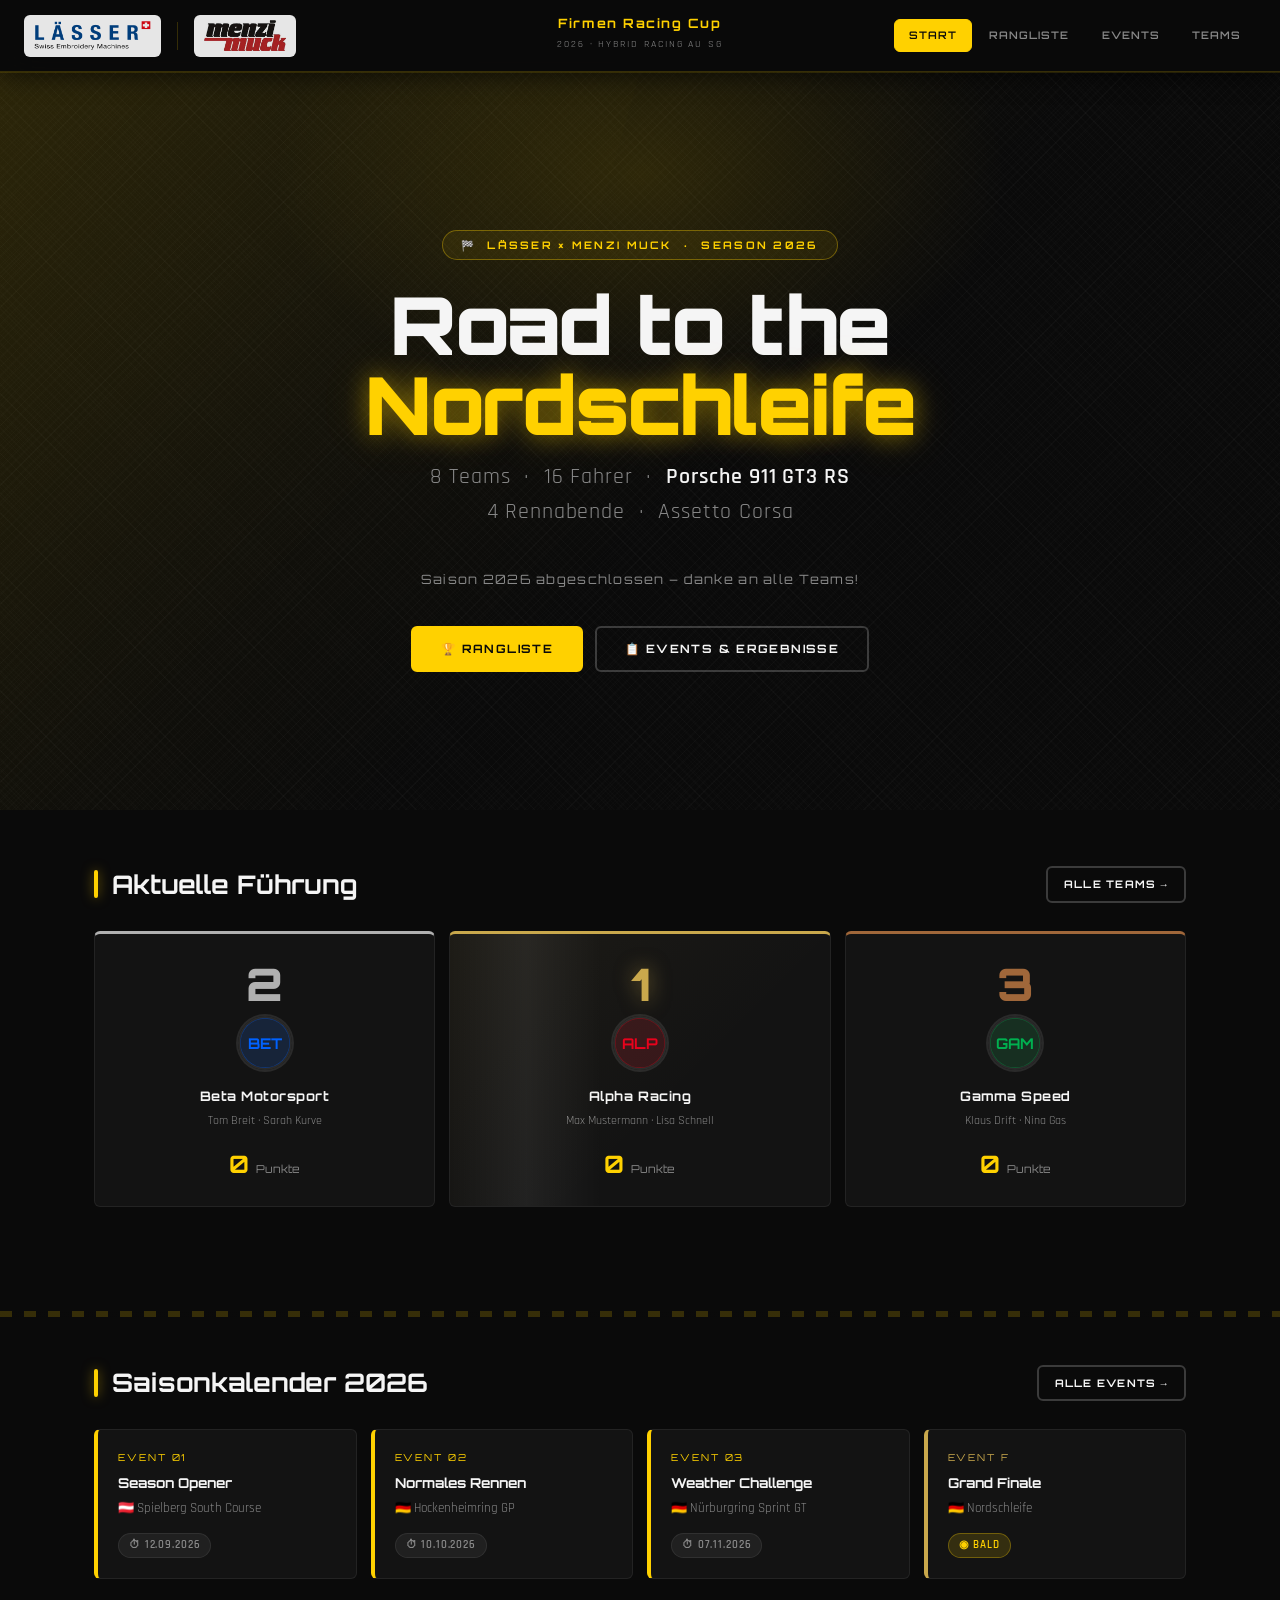
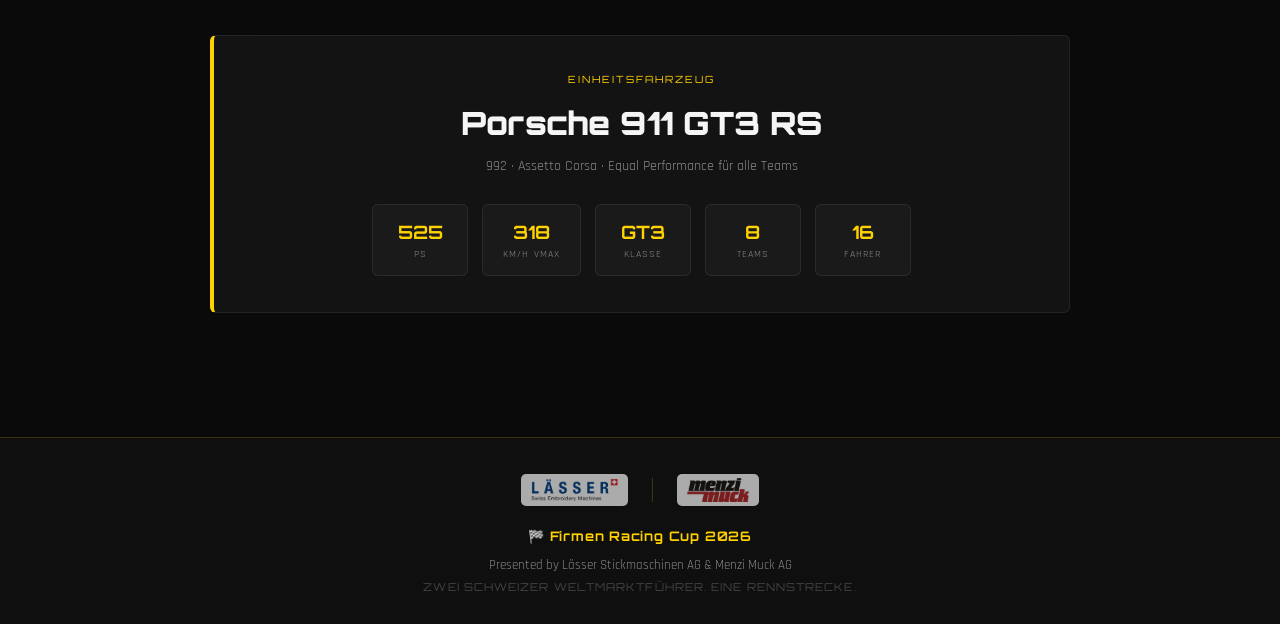
==== commit 151283f5: "Replace placeholder logos with real PNG brand assets - logos/menzimuck.png: official Menzi Muck logo" ====
--- a/index.html
+++ b/index.html
@@ -17,12 +17,12 @@
   <!-- Links: Lässer Logo -->
   <div class="navbar-logos">
     <a href="https://www.laesser.com" target="_blank" rel="noopener" class="nav-sponsor-logo" title="Lässer Stickmaschinen AG">
-      <img src="logos/laesser.svg" alt="Lässer Stickmaschinen AG" width="150" height="36"
+      <img src="logos/laesser.png" alt="Lässer Stickmaschinen AG" height="32"
            onerror="this.style.display='none'">
     </a>
     <div class="nav-logo-divider"></div>
     <a href="https://www.menzi-muck.com" target="_blank" rel="noopener" class="nav-sponsor-logo" title="Menzi Muck AG">
-      <img src="logos/menzimuck.svg" alt="Menzi Muck AG" width="93" height="36"
+      <img src="logos/menzimuck.png" alt="Menzi Muck AG" height="32"
            onerror="this.style.display='none'">
     </a>
   </div>
@@ -155,11 +155,11 @@
 <footer>
   <div class="footer-logos">
     <a href="https://www.laesser.com" target="_blank" rel="noopener" class="footer-sponsor-logo" title="Lässer Stickmaschinen AG">
-      <img src="logos/laesser.svg" alt="Lässer" width="108" height="26" onerror="this.replaceWith(Object.assign(document.createElement('span'),{textContent:'LÄSSER',style:'font-family:Orbitron,monospace;font-size:.75rem;font-weight:700;color:#F5F5F5;letter-spacing:.1em'}))">
+      <img src="logos/laesser.png" alt="Lässer" height="24" onerror="this.replaceWith(Object.assign(document.createElement('span'),{textContent:'LÄSSER',style:'font-family:Orbitron,monospace;font-size:.75rem;font-weight:700;color:#F5F5F5;letter-spacing:.1em'}))">
     </a>
     <div class="footer-logo-sep"></div>
     <a href="https://www.menzi-muck.com" target="_blank" rel="noopener" class="footer-sponsor-logo" title="Menzi Muck AG">
-      <img src="logos/menzimuck.svg" alt="Menzi Muck" width="67" height="26" onerror="this.replaceWith(Object.assign(document.createElement('span'),{textContent:'MENZI MUCK',style:'font-family:Orbitron,monospace;font-size:.75rem;font-weight:700;color:#FFD100;letter-spacing:.1em'}))">
+      <img src="logos/menzimuck.png" alt="Menzi Muck" height="24" onerror="this.replaceWith(Object.assign(document.createElement('span'),{textContent:'MENZI MUCK',style:'font-family:Orbitron,monospace;font-size:.75rem;font-weight:700;color:#FFD100;letter-spacing:.1em'}))">
     </a>
   </div>
   <div class="footer-brand">🏁 Firmen Racing Cup 2026</div>
@@ -173,3 +173,4 @@
 </body>
 </html>
 
+
--- a/css/style.css
+++ b/css/style.css
@@ -118,14 +118,18 @@
 }
 .nav-sponsor-logo:hover { opacity: 1; }
 
-/* Logos: Höhe fixiert, Breite aus viewBox-Seitenverhältnis.
-   Menzi Muck SVG hat kein intrinsisches Mass → max-width begrenzt Breite.
-   Lässer SVG hat viewBox 320×80 → bei h=36 ergibt sich w=144, passt. */
+/* Logos: PNG mit weissem Hintergrund → weisse Pille im dunklen Navbar */
+.nav-sponsor-logo {
+  background: #fff;
+  border-radius: 6px;
+  padding: 5px 10px;
+}
+
 .nav-sponsor-logo img,
 .nav-sponsor-logo svg {
-  height: 36px;
+  height: 32px;
   width: auto;
-  max-width: 160px;        /* Menzi Muck (AR ≈2.6) → max ~94px; Lässer → max ~144px */
+  max-width: 150px;
   object-fit: contain;
   display: block;
 }
@@ -1197,6 +1201,9 @@
   display: flex;
   align-items: center;
   gap: 8px;
+  background: #fff;
+  border-radius: 5px;
+  padding: 4px 10px;
   opacity: .65;
   transition: opacity var(--t);
 }
@@ -1204,9 +1211,9 @@
 .footer-sponsor-logo:hover { opacity: 1; }
 .footer-sponsor-logo img,
 .footer-sponsor-logo svg {
-  height: 28px;
+  height: 24px;
   width: auto;
-  max-width: 130px;
+  max-width: 120px;
   object-fit: contain;
   display: block;
 }
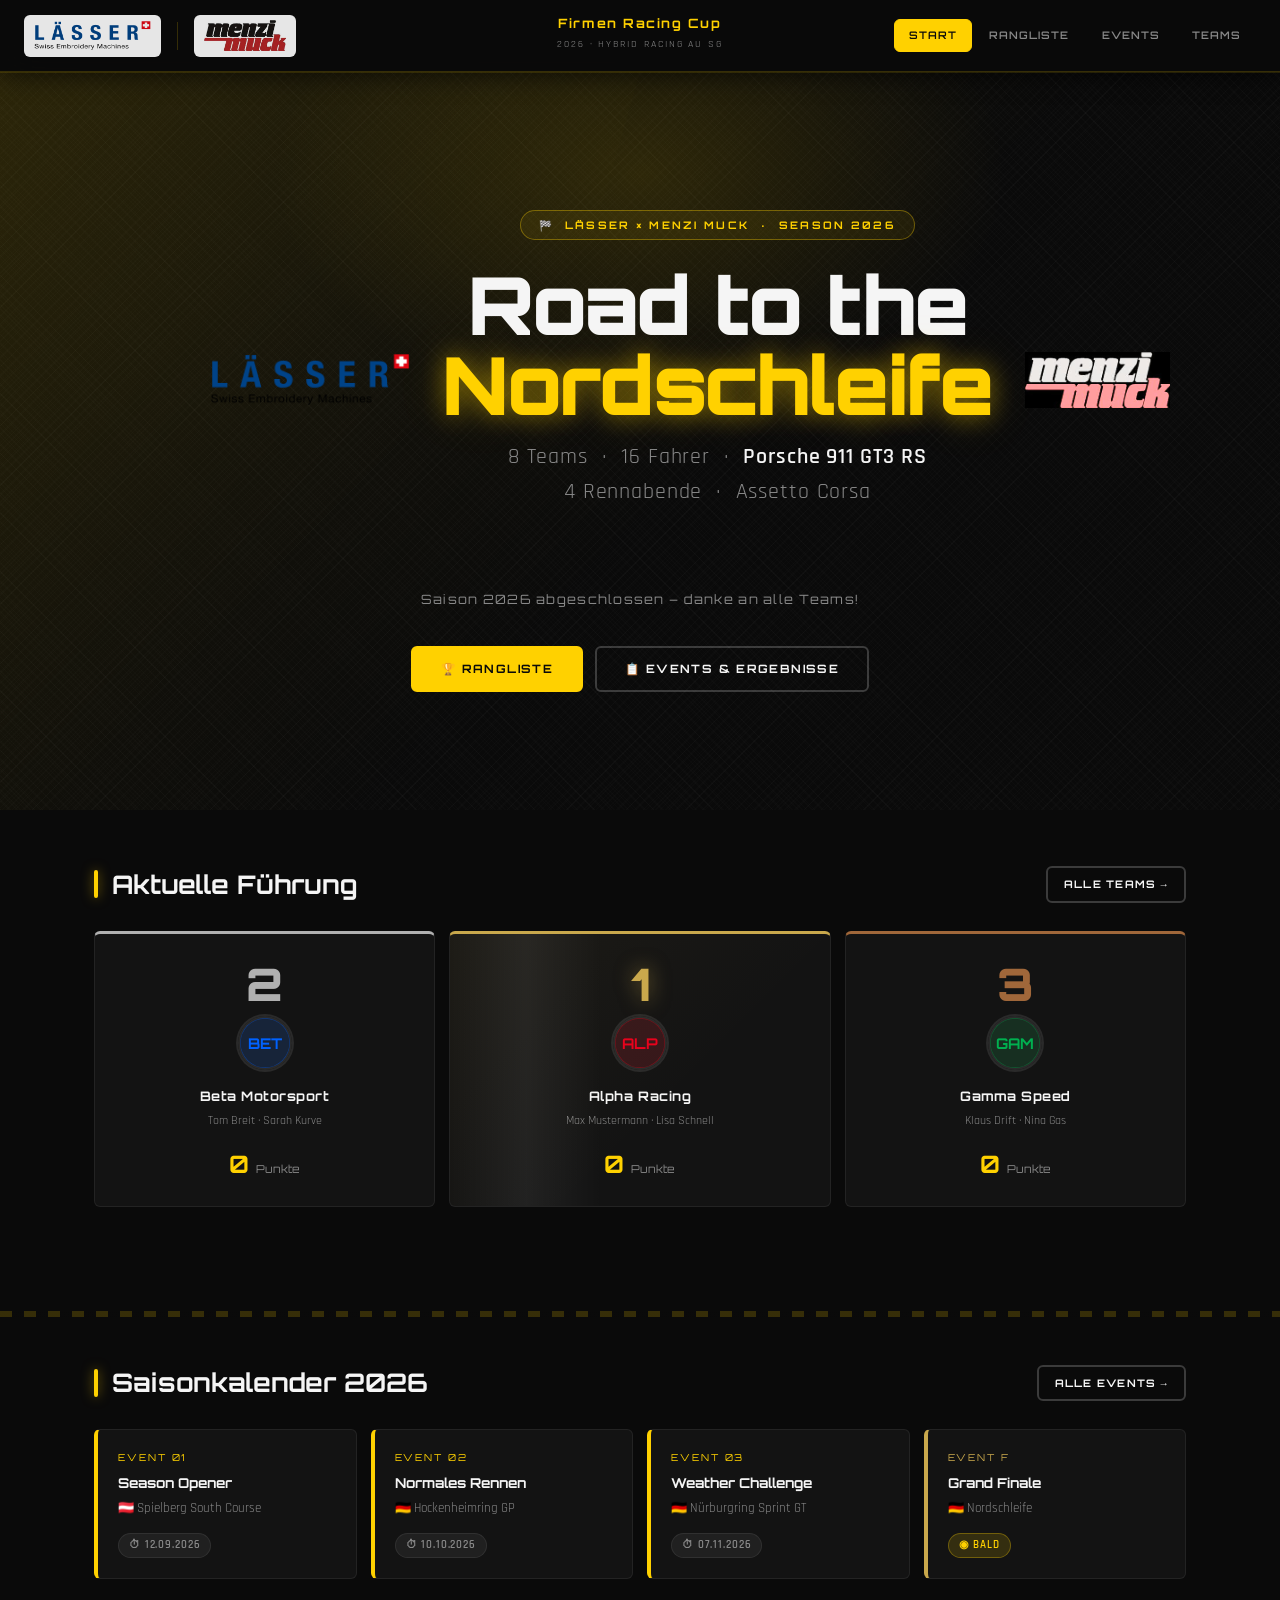
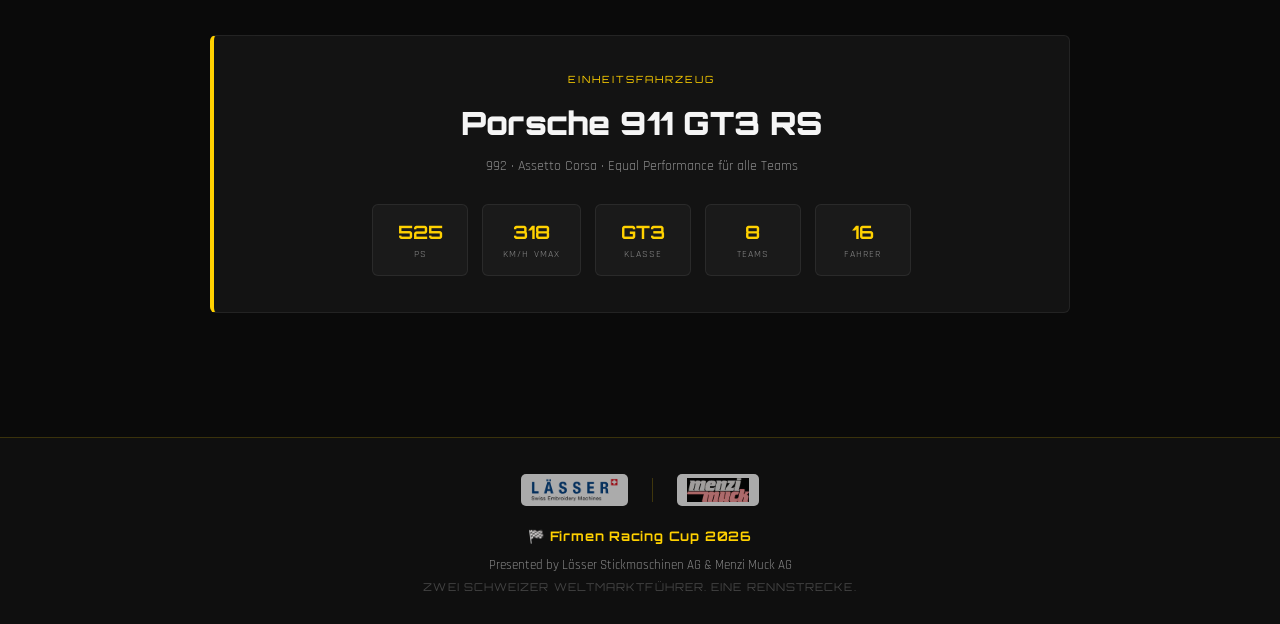
==== commit 4ffc80c7: "Hero: Logos prominent neben Titel platzieren (wie Sign-in-Page) - Hero-Logos-Grid (1fr auto 1fr): Lä" ====
--- a/index.html
+++ b/index.html
@@ -57,18 +57,28 @@
   <div class="hero-glow"></div>
 
   <div class="hero-content">
-    <div class="hero-eyebrow">🏁 &nbsp;Lässer × Menzi Muck &nbsp;·&nbsp; Season 2026</div>
 
-    <h1 class="hero-title">
-      Road to the
-      <span class="accent">Nordschleife</span>
-    </h1>
-
-    <p class="hero-subtitle">
-      8 Teams &nbsp;·&nbsp; 16 Fahrer &nbsp;·&nbsp;
-      <strong>Porsche 911 GT3 RS</strong><br>
-      4 Rennabende &nbsp;·&nbsp; Assetto Corsa
-    </p>
+    <!-- Dual-Logo Reihe -->
+    <div class="hero-logos">
+      <div class="hero-logo-wrap">
+        <img src="logos/laesser.png" alt="Lässer Stickmaschinen AG" class="hero-logo">
+      </div>
+      <div class="hero-center">
+        <div class="hero-eyebrow">🏁 &nbsp;Lässer × Menzi Muck &nbsp;·&nbsp; Season 2026</div>
+        <h1 class="hero-title">
+          Road to the
+          <span class="accent">Nordschleife</span>
+        </h1>
+        <p class="hero-subtitle">
+          8 Teams &nbsp;·&nbsp; 16 Fahrer &nbsp;·&nbsp;
+          <strong>Porsche 911 GT3 RS</strong><br>
+          4 Rennabende &nbsp;·&nbsp; Assetto Corsa
+        </p>
+      </div>
+      <div class="hero-logo-wrap">
+        <img src="logos/menzimuck.png" alt="Menzi Muck AG" class="hero-logo">
+      </div>
+    </div>
 
     <!-- Countdown -->
     <div class="countdown-section" id="countdownWrap">
--- a/css/style.css
+++ b/css/style.css
@@ -1288,6 +1288,36 @@
   margin-bottom: 20px;
 }
 
+/* ── Hero Logos ────────────────────────────────────────────── */
+.hero-logos {
+  display: grid;
+  grid-template-columns: 1fr auto 1fr;
+  align-items: center;
+  gap: 2rem;
+  width: 100%;
+  max-width: 860px;
+  margin: 0 auto 2.5rem;
+}
+
+.hero-logo-wrap {
+  display: flex;
+  align-items: center;
+}
+.hero-logo-wrap:last-child {
+  justify-content: flex-end;
+}
+
+.hero-logo {
+  height: 56px;
+  width: auto;
+  max-width: 200px;
+  object-fit: contain;
+  transition: transform var(--t), opacity var(--t);
+}
+.hero-logo:hover { transform: scale(1.04); opacity: .85; }
+
+.hero-center { text-align: center; }
+
 /* ══════════════════════════════════════════════════════════════
    RESPONSIVE
 ══════════════════════════════════════════════════════════════ */
@@ -1336,4 +1366,26 @@
   .teams-grid { grid-template-columns: 1fr; }
   .events-grid { grid-template-columns: 1fr; }
   .countdown-number { font-size: 1.9rem; min-width: 64px; padding: 11px 14px 8px; }
-}
+
+  .hero-logos {
+    grid-template-columns: 1fr 1fr;
+    grid-template-rows: auto auto;
+    gap: 1rem;
+  }
+  .hero-center {
+    grid-column: 1 / -1;
+    order: -1;
+  }
+  .hero-logo { height: 40px; }
+}
+
+/* ── Logos – Dark Theme ────────────────────────────────────── */
+/* Lässer: weisses PNG auf transparentem Hintergrund → kein Filter nötig  */
+/* Menzi Muck: weisser Hintergrund + schwarzer/roter Text → invertieren   */
+img[src*="menzimuck.png"] {
+  filter: invert(1) hue-rotate(180deg);
+}
+/* Navbar-Logos auf weissem Pill-Hintergrund → kein Filter */
+.nav-sponsor-logo img[src*="menzimuck.png"] {
+  filter: none;
+}
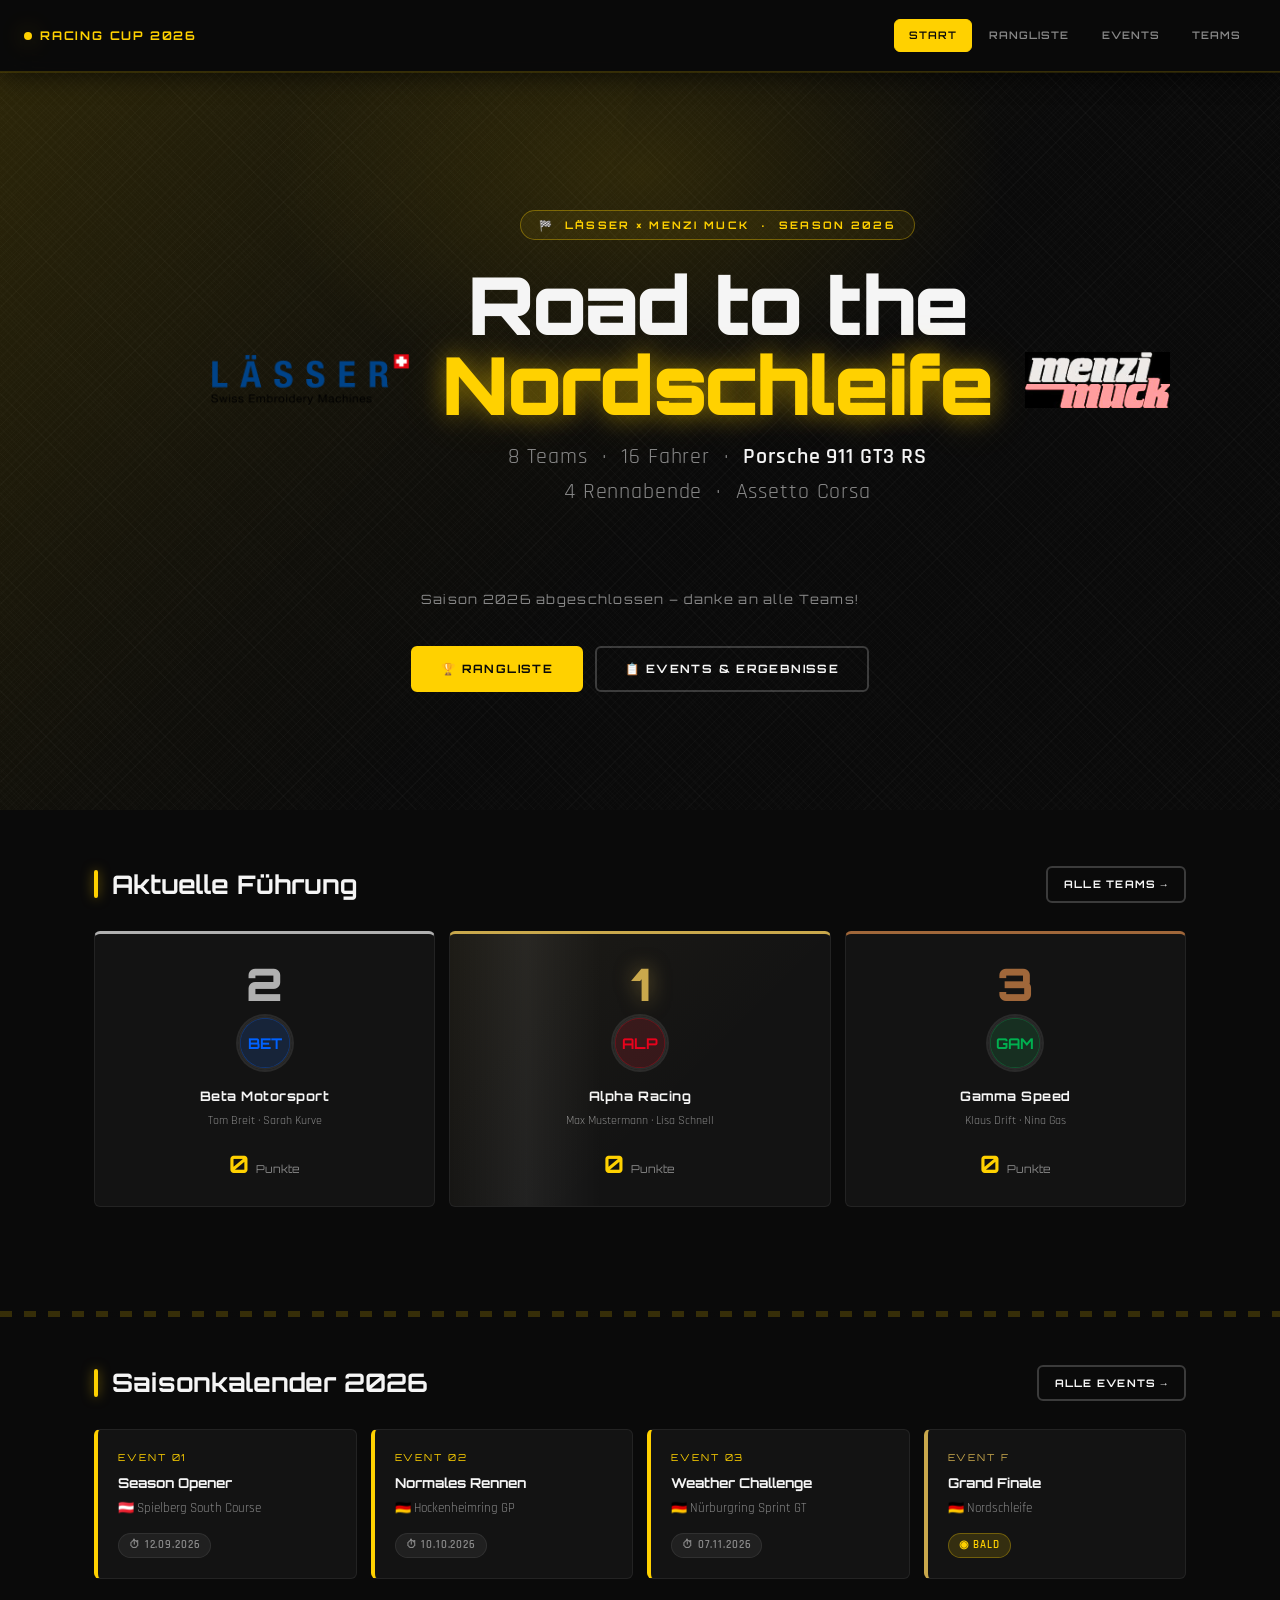
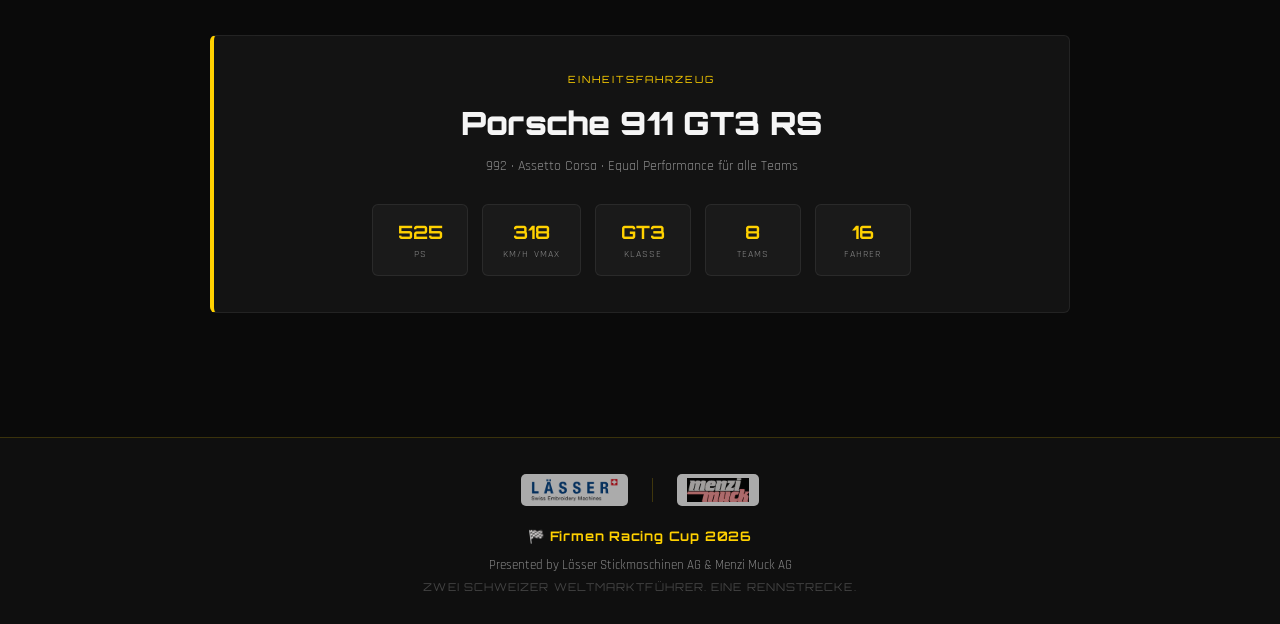
==== commit 6bf09f2c: "Navbar: Logos entfernt, 'Racing Cup 2026' Brand-Text eingeführt - navbar-logos div (weisse Sponsor-P" ====
--- a/index.html
+++ b/index.html
@@ -14,23 +14,9 @@
      NAVIGATION
 ══════════════════════════════════════════════════════════ -->
 <nav class="navbar">
-  <!-- Links: Lässer Logo -->
-  <div class="navbar-logos">
-    <a href="https://www.laesser.com" target="_blank" rel="noopener" class="nav-sponsor-logo" title="Lässer Stickmaschinen AG">
-      <img src="logos/laesser.png" alt="Lässer Stickmaschinen AG" height="32"
-           onerror="this.style.display='none'">
-    </a>
-    <div class="nav-logo-divider"></div>
-    <a href="https://www.menzi-muck.com" target="_blank" rel="noopener" class="nav-sponsor-logo" title="Menzi Muck AG">
-      <img src="logos/menzimuck.png" alt="Menzi Muck AG" height="32"
-           onerror="this.style.display='none'">
-    </a>
-  </div>
-
-  <!-- Mitte: Titel -->
   <a href="index.html" class="navbar-brand">
-    <span class="brand-main">Firmen Racing Cup</span>
-    <span class="brand-year">2026 · Hybrid Racing Au SG</span>
+    <span class="navbar-brand-dot"></span>
+    Racing Cup 2026
   </a>
 
   <!-- Rechts: Navigation -->
--- a/css/style.css
+++ b/css/style.css
@@ -95,73 +95,40 @@
   border-bottom: 1px solid var(--border);
   box-shadow: 0 1px 0 rgba(255,209,0,.12), 0 4px 24px rgba(0,0,0,.6);
   padding: 0 24px;
-  display: grid;
-  grid-template-columns: 1fr auto 1fr;
-  align-items: center;
+  display: flex;
+  align-items: center;
+  justify-content: space-between;
   height: 72px;
-  gap: 16px;
-}
-
-/* Linkes Logo-Cluster */
-.navbar-logos {
-  display: flex;
-  align-items: center;
-  gap: 16px;
-}
-
-.nav-sponsor-logo {
-  display: flex;
-  align-items: center;
-  gap: 8px;
-  opacity: .9;
-  transition: opacity var(--t);
-}
-.nav-sponsor-logo:hover { opacity: 1; }
-
-/* Logos: PNG mit weissem Hintergrund → weisse Pille im dunklen Navbar */
-.nav-sponsor-logo {
-  background: #fff;
-  border-radius: 6px;
-  padding: 5px 10px;
-}
-
-.nav-sponsor-logo img,
-.nav-sponsor-logo svg {
-  height: 32px;
-  width: auto;
-  max-width: 150px;
-  object-fit: contain;
-  display: block;
-}
-
-
-.nav-logo-divider {
-  width: 1px;
-  height: 28px;
-  background: var(--border);
-}
-
-/* Mitte: Brand-Titel */
+}
+
 .navbar-brand {
-  text-align: center;
+  font-family: 'Orbitron', monospace;
+  font-size: 0.75rem;
+  font-weight: 700;
+  color: var(--yellow);
+  letter-spacing: 0.15em;
+  text-transform: uppercase;
   text-decoration: none;
-}
-
-.navbar-brand .brand-main {
-  display: block;
-  font-family: 'Orbitron', monospace;
-  font-size: .8rem;
-  font-weight: 700;
-  letter-spacing: .12em;
-  color: var(--yellow);
-  line-height: 1.1;
-}
-
-.navbar-brand .brand-year {
-  font-size: .6rem;
-  letter-spacing: .2em;
-  color: var(--text-muted);
-  text-transform: uppercase;
+  display: flex;
+  align-items: center;
+  gap: 0.5rem;
+  flex-shrink: 0;
+}
+
+.navbar-brand-dot {
+  display: inline-block;
+  width: 8px;
+  height: 8px;
+  background: var(--yellow);
+  border-radius: 50%;
+  box-shadow: var(--yellow-glow);
+  animation: puls 2s ease-in-out infinite;
+  flex-shrink: 0;
+}
+
+@keyframes puls {
+  0%, 100% { opacity: 1; transform: scale(1); }
+  50%       { opacity: 0.5; transform: scale(0.85); }
 }
 
 /* Rechts: Nav-Links */
@@ -1322,10 +1289,6 @@
    RESPONSIVE
 ══════════════════════════════════════════════════════════════ */
 @media (max-width: 900px) {
-  .navbar {
-    grid-template-columns: 1fr auto auto;
-  }
-
   .nav-right { display: none; }
 
   .nav-links {
@@ -1359,7 +1322,7 @@
 
   .hero-title { font-size: 2.2rem; }
   .navbar { height: 64px; }
-  .navbar-brand .brand-main { font-size: .72rem; }
+  .navbar-brand { font-size: .68rem; }
 }
 
 @media (max-width: 520px) {
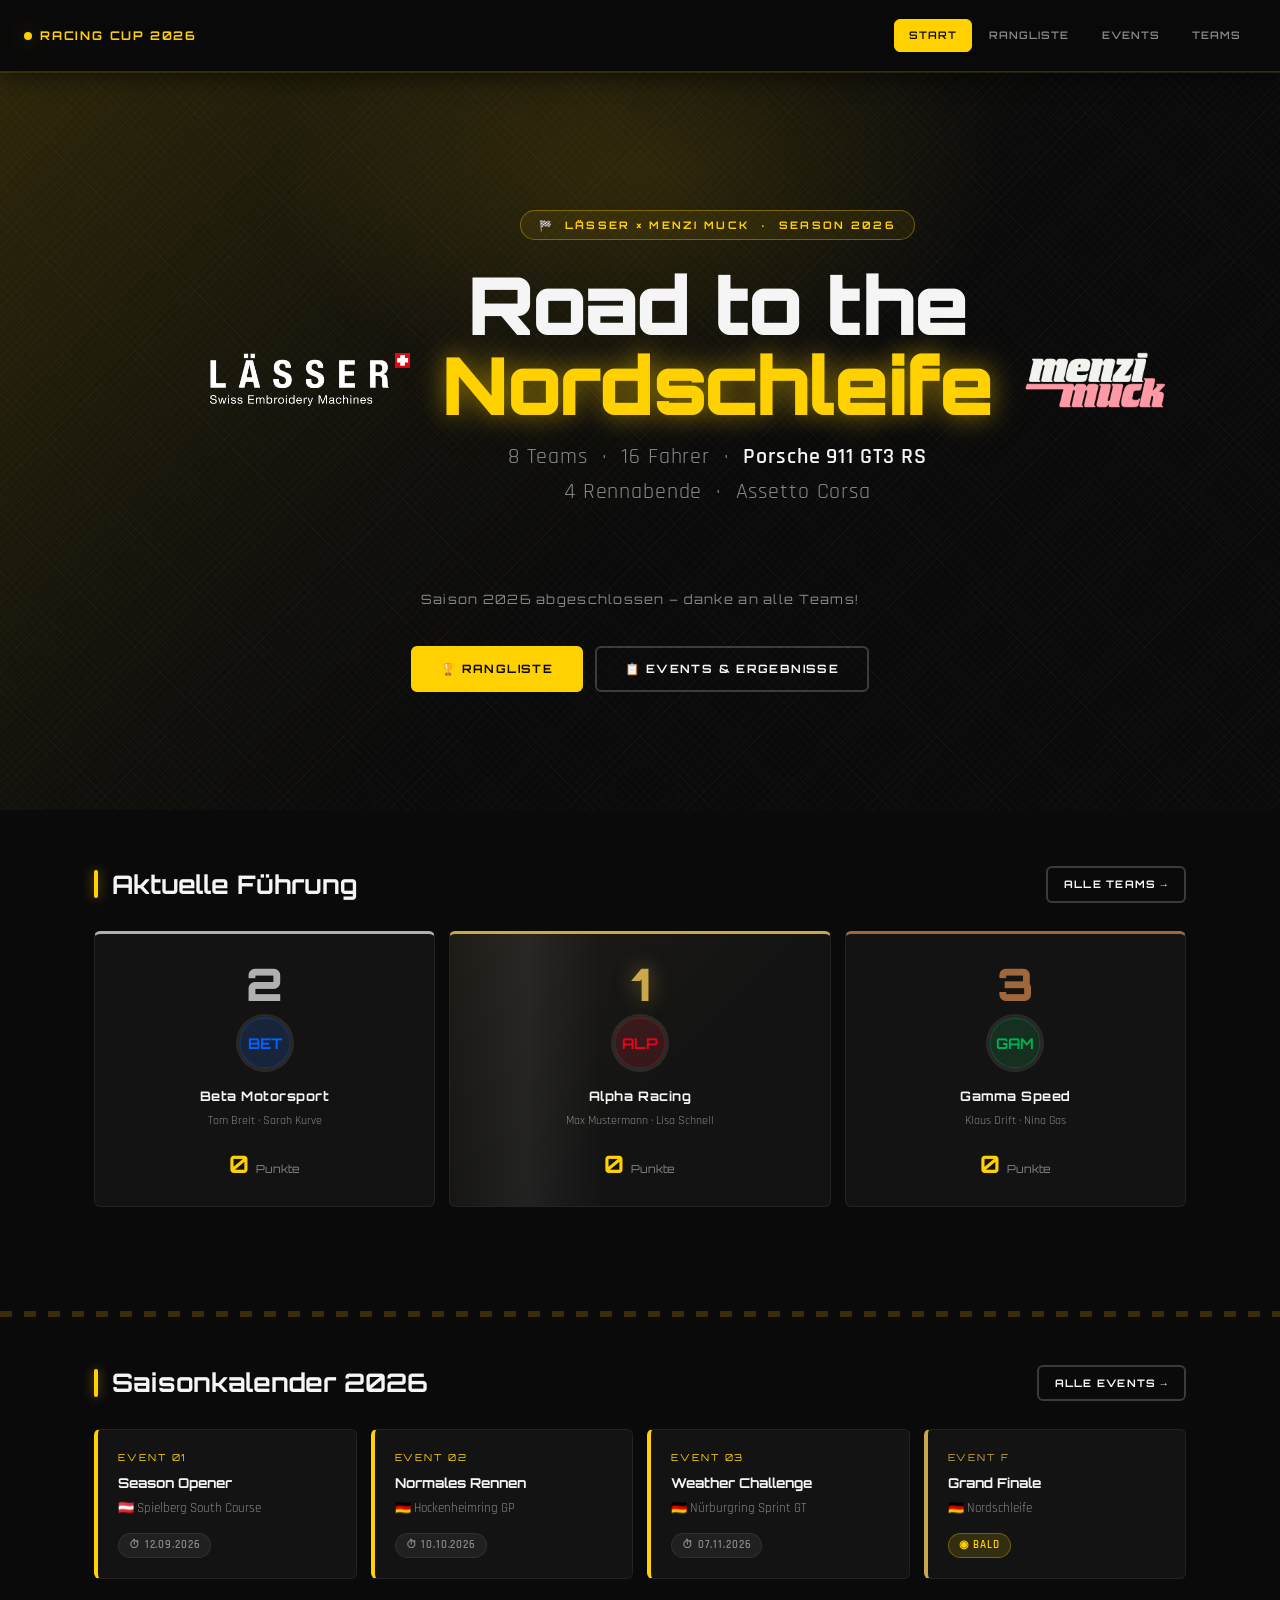
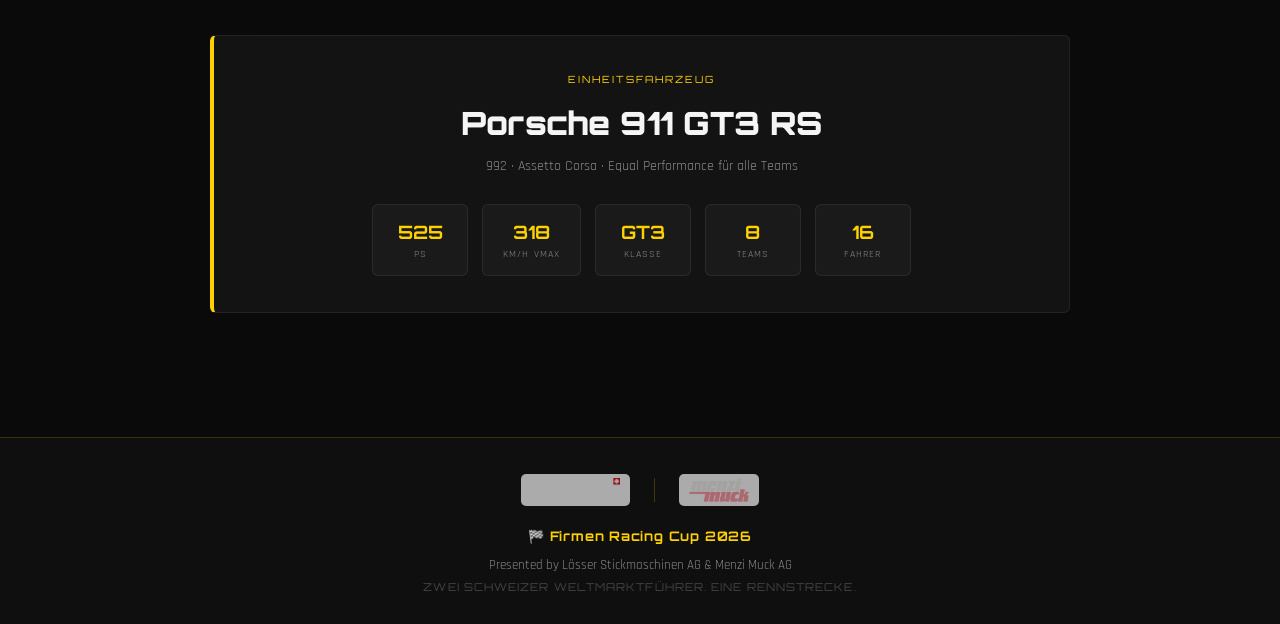
==== commit 4ff2615c: "Neue Lässer-Logos einbinden (CMYK/RGB) - LAESSER-Logo_CMYK.png und LAESSER-Logo_RGB.png hinzugefügt " ====
--- a/index.html
+++ b/index.html
@@ -47,7 +47,7 @@
     <!-- Dual-Logo Reihe -->
     <div class="hero-logos">
       <div class="hero-logo-wrap">
-        <img src="logos/laesser.png" alt="Lässer Stickmaschinen AG" class="hero-logo">
+        <img src="logos/LAESSER-Logo_CMYK.png" alt="Lässer Stickmaschinen AG" class="hero-logo">
       </div>
       <div class="hero-center">
         <div class="hero-eyebrow">🏁 &nbsp;Lässer × Menzi Muck &nbsp;·&nbsp; Season 2026</div>
@@ -151,7 +151,7 @@
 <footer>
   <div class="footer-logos">
     <a href="https://www.laesser.com" target="_blank" rel="noopener" class="footer-sponsor-logo" title="Lässer Stickmaschinen AG">
-      <img src="logos/laesser.png" alt="Lässer" height="24" onerror="this.replaceWith(Object.assign(document.createElement('span'),{textContent:'LÄSSER',style:'font-family:Orbitron,monospace;font-size:.75rem;font-weight:700;color:#F5F5F5;letter-spacing:.1em'}))">
+      <img src="logos/LAESSER-Logo_CMYK.png" alt="Lässer" height="24" onerror="this.replaceWith(Object.assign(document.createElement('span'),{textContent:'LÄSSER',style:'font-family:Orbitron,monospace;font-size:.75rem;font-weight:700;color:#F5F5F5;letter-spacing:.1em'}))">
     </a>
     <div class="footer-logo-sep"></div>
     <a href="https://www.menzi-muck.com" target="_blank" rel="noopener" class="footer-sponsor-logo" title="Menzi Muck AG">
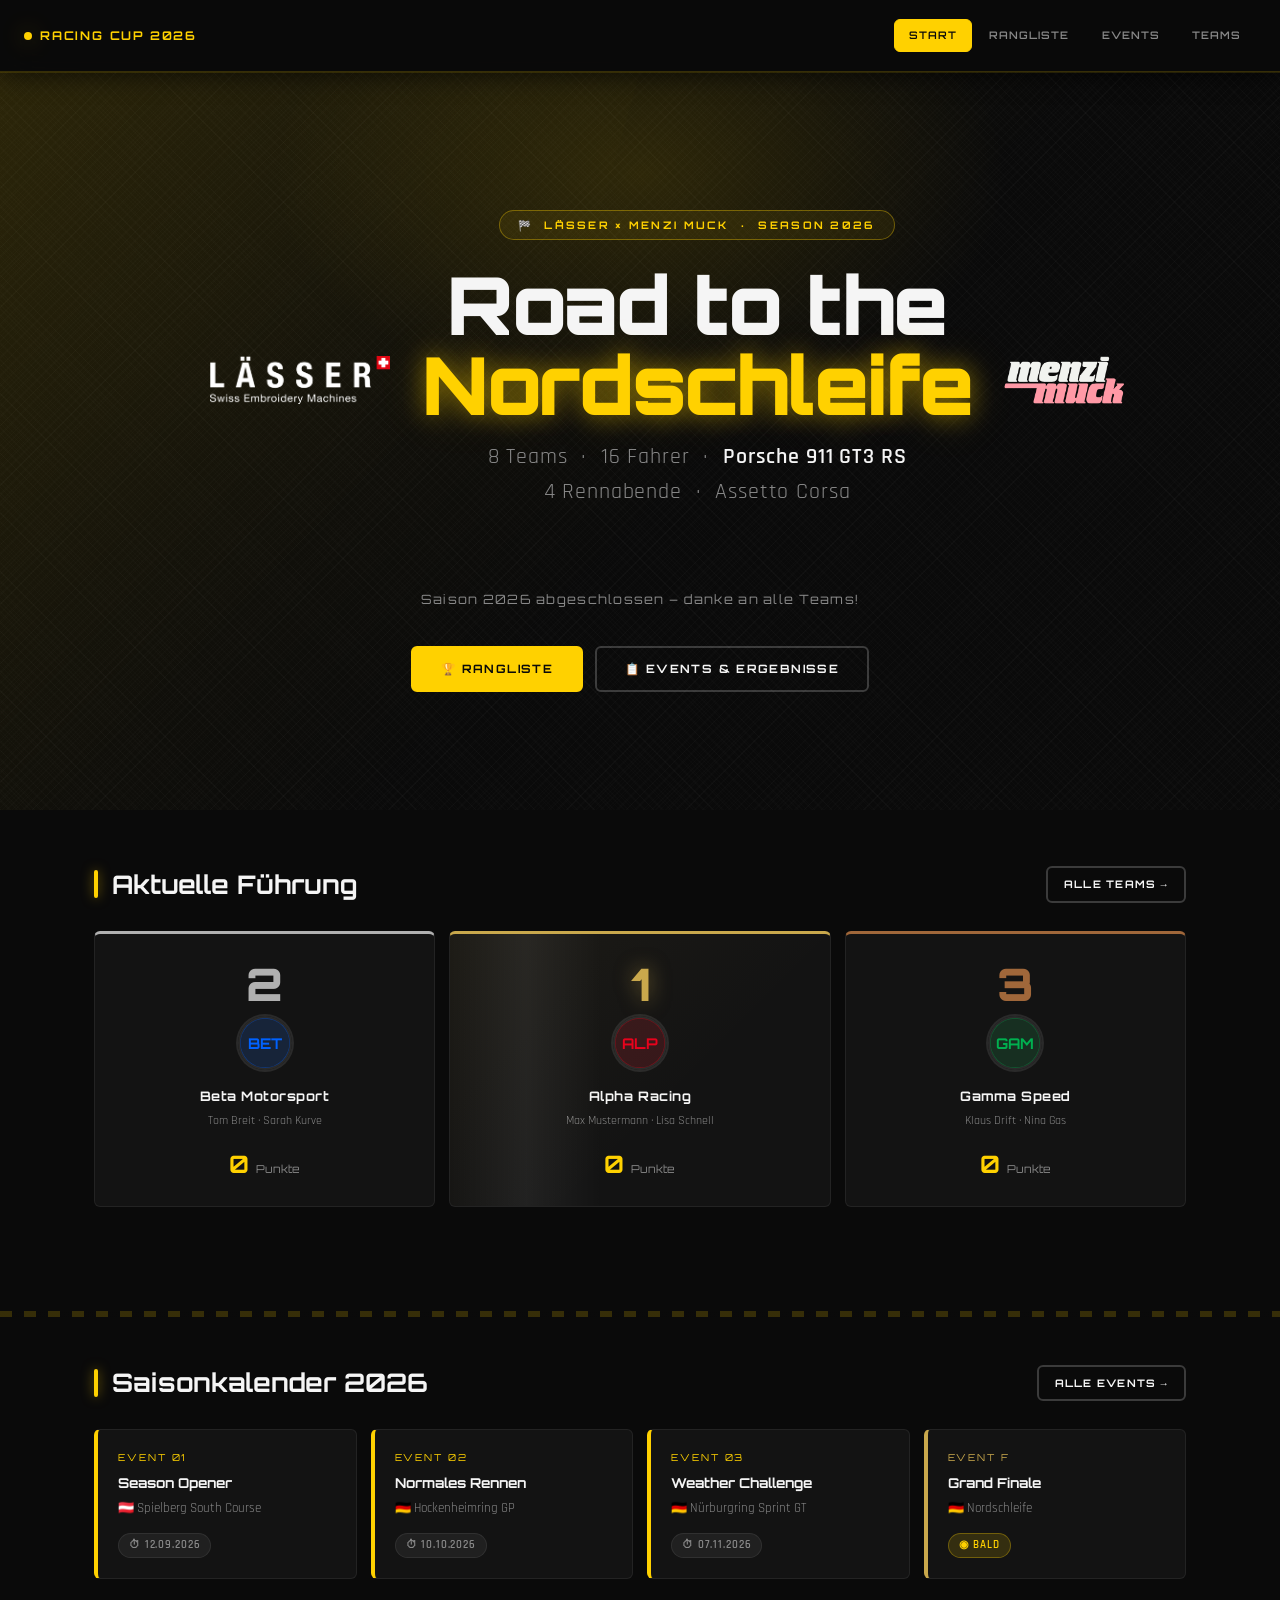
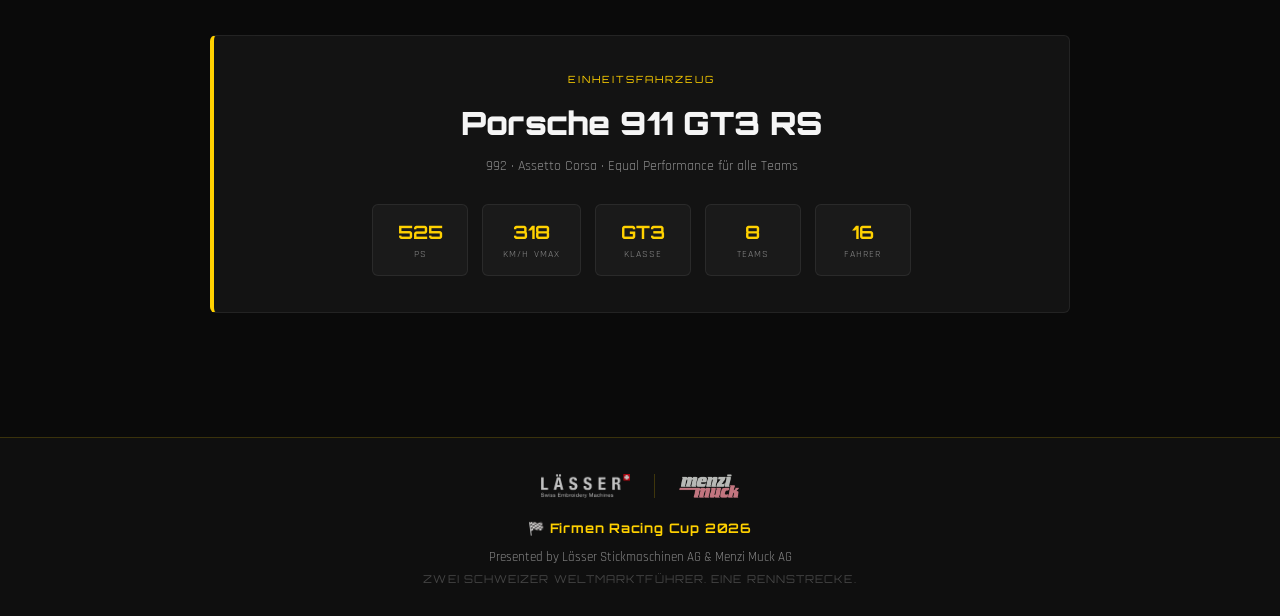
==== commit fe2368df: "Logo-Links korrigieren + Hero-Logos klickbar - Footer-Logo-Links auf allen 4 Seiten korrigiert:   ww" ====
--- a/index.html
+++ b/index.html
@@ -47,7 +47,7 @@
     <!-- Dual-Logo Reihe -->
     <div class="hero-logos">
       <div class="hero-logo-wrap">
-        <img src="logos/LAESSER-Logo_CMYK.png" alt="Lässer Stickmaschinen AG" class="hero-logo">
+        <a href="https://laesser.ch/" target="_blank" rel="noopener" title="Lässer Stickmaschinen AG"><img src="logos/LAESSER-Logo_CMYK.png" alt="Lässer Stickmaschinen AG" class="hero-logo"></a>
       </div>
       <div class="hero-center">
         <div class="hero-eyebrow">🏁 &nbsp;Lässer × Menzi Muck &nbsp;·&nbsp; Season 2026</div>
@@ -62,7 +62,7 @@
         </p>
       </div>
       <div class="hero-logo-wrap">
-        <img src="logos/menzimuck.png" alt="Menzi Muck AG" class="hero-logo">
+        <a href="https://menzimuck.com/" target="_blank" rel="noopener" title="Menzi Muck AG"><img src="logos/menzimuck.png" alt="Menzi Muck AG" class="hero-logo"></a>
       </div>
     </div>
 
@@ -150,11 +150,11 @@
 ══════════════════════════════════════════════════════════ -->
 <footer>
   <div class="footer-logos">
-    <a href="https://www.laesser.com" target="_blank" rel="noopener" class="footer-sponsor-logo" title="Lässer Stickmaschinen AG">
+    <a href="https://laesser.ch/" target="_blank" rel="noopener" class="footer-sponsor-logo" title="Lässer Stickmaschinen AG">
       <img src="logos/LAESSER-Logo_CMYK.png" alt="Lässer" height="24" onerror="this.replaceWith(Object.assign(document.createElement('span'),{textContent:'LÄSSER',style:'font-family:Orbitron,monospace;font-size:.75rem;font-weight:700;color:#F5F5F5;letter-spacing:.1em'}))">
     </a>
     <div class="footer-logo-sep"></div>
-    <a href="https://www.menzi-muck.com" target="_blank" rel="noopener" class="footer-sponsor-logo" title="Menzi Muck AG">
+    <a href="https://menzimuck.com/" target="_blank" rel="noopener" class="footer-sponsor-logo" title="Menzi Muck AG">
       <img src="logos/menzimuck.png" alt="Menzi Muck" height="24" onerror="this.replaceWith(Object.assign(document.createElement('span'),{textContent:'MENZI MUCK',style:'font-family:Orbitron,monospace;font-size:.75rem;font-weight:700;color:#FFD100;letter-spacing:.1em'}))">
     </a>
   </div>
--- a/css/style.css
+++ b/css/style.css
@@ -1168,10 +1168,7 @@
   display: flex;
   align-items: center;
   gap: 8px;
-  background: #fff;
-  border-radius: 5px;
-  padding: 4px 10px;
-  opacity: .65;
+  opacity: .75;
   transition: opacity var(--t);
 }
 
@@ -1258,7 +1255,7 @@
 /* ── Hero Logos ────────────────────────────────────────────── */
 .hero-logos {
   display: grid;
-  grid-template-columns: 1fr auto 1fr;
+  grid-template-columns: auto 1fr auto;
   align-items: center;
   gap: 2rem;
   width: 100%;
@@ -1275,9 +1272,9 @@
 }
 
 .hero-logo {
-  height: 56px;
+  height: 48px;
   width: auto;
-  max-width: 200px;
+  max-width: none;
   object-fit: contain;
   transition: transform var(--t), opacity var(--t);
 }
@@ -1343,12 +1340,9 @@
 }
 
 /* ── Logos – Dark Theme ────────────────────────────────────── */
-/* Lässer: weisses PNG auf transparentem Hintergrund → kein Filter nötig  */
-/* Menzi Muck: weisser Hintergrund + schwarzer/roter Text → invertieren   */
+/* Lässer (CMYK): weisses PNG auf transparent → kein Filter nötig          */
+/* Menzi Muck: schwarz/rot auf transparent → invertieren (schwarz→weiss,   */
+/* rot bleibt rot dank hue-rotate) für den dunklen Hintergrund             */
 img[src*="menzimuck.png"] {
   filter: invert(1) hue-rotate(180deg);
 }
-/* Navbar-Logos auf weissem Pill-Hintergrund → kein Filter */
-.nav-sponsor-logo img[src*="menzimuck.png"] {
-  filter: none;
-}
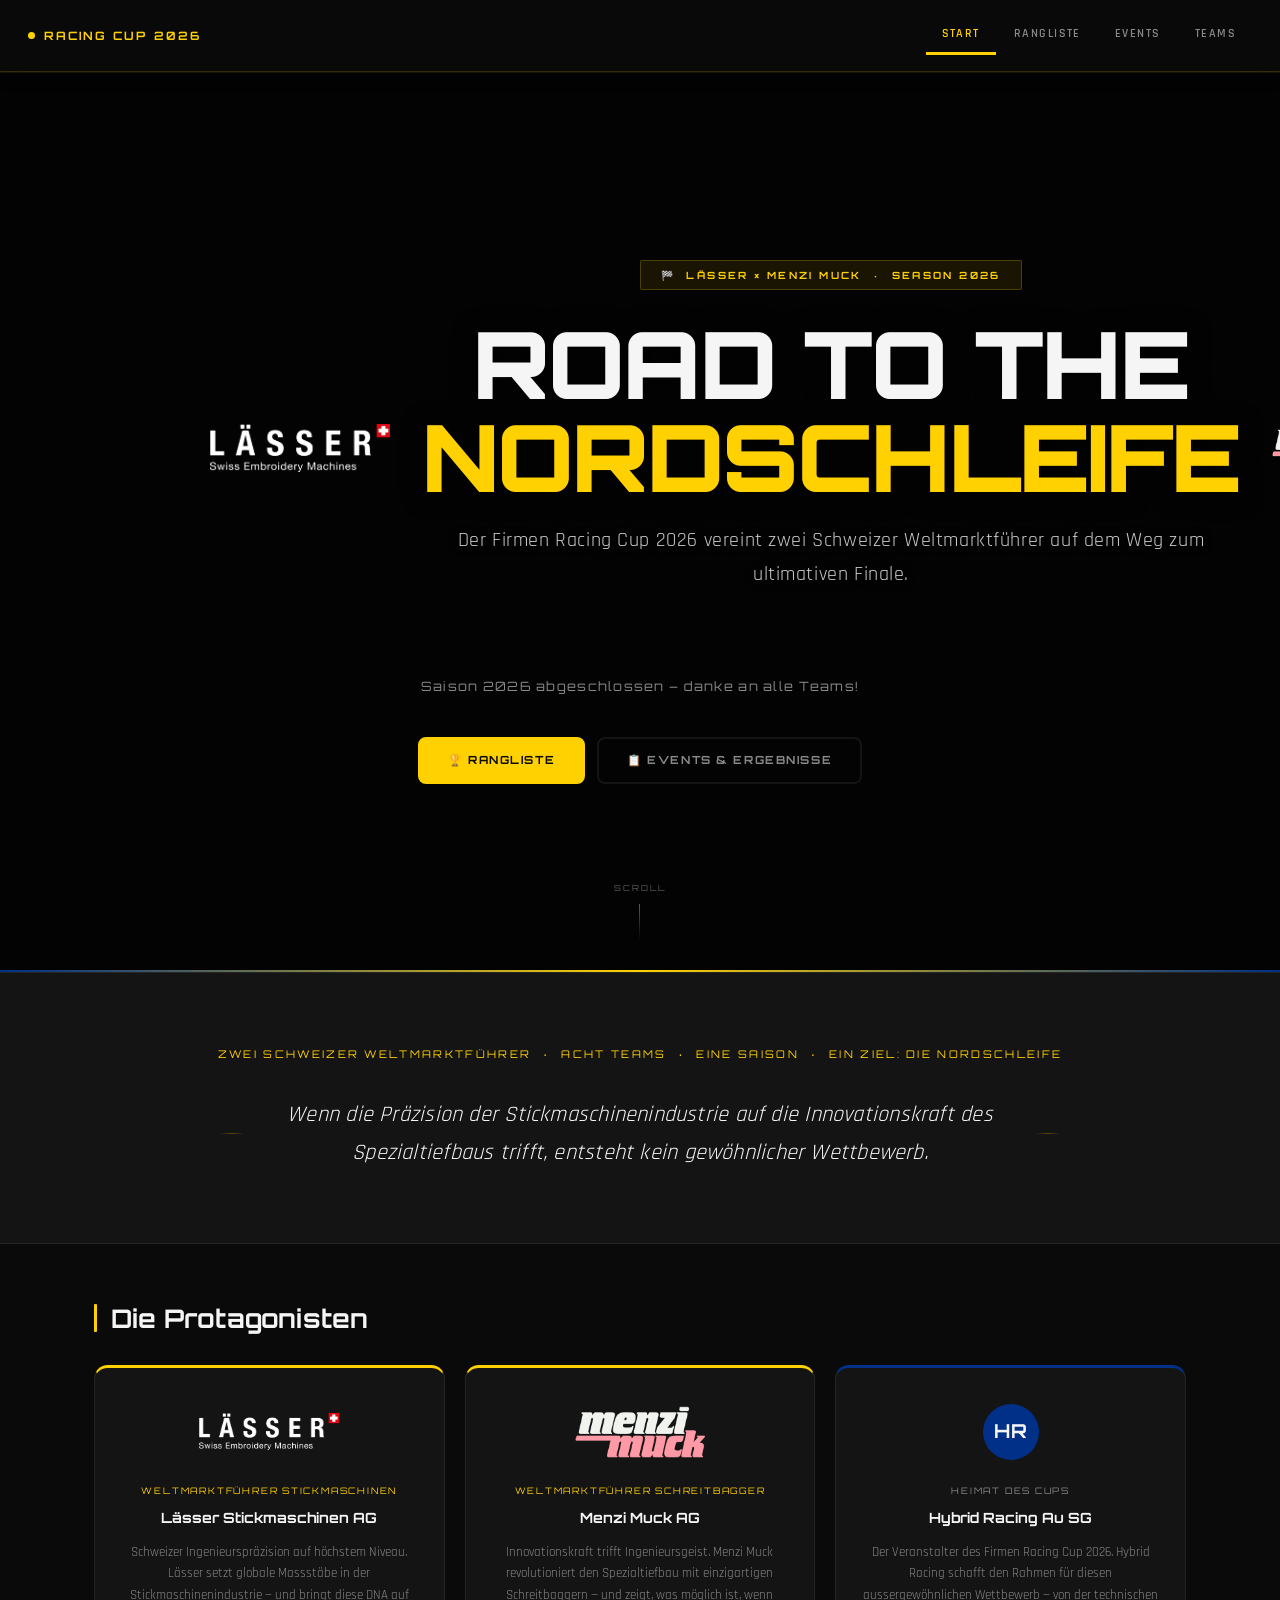
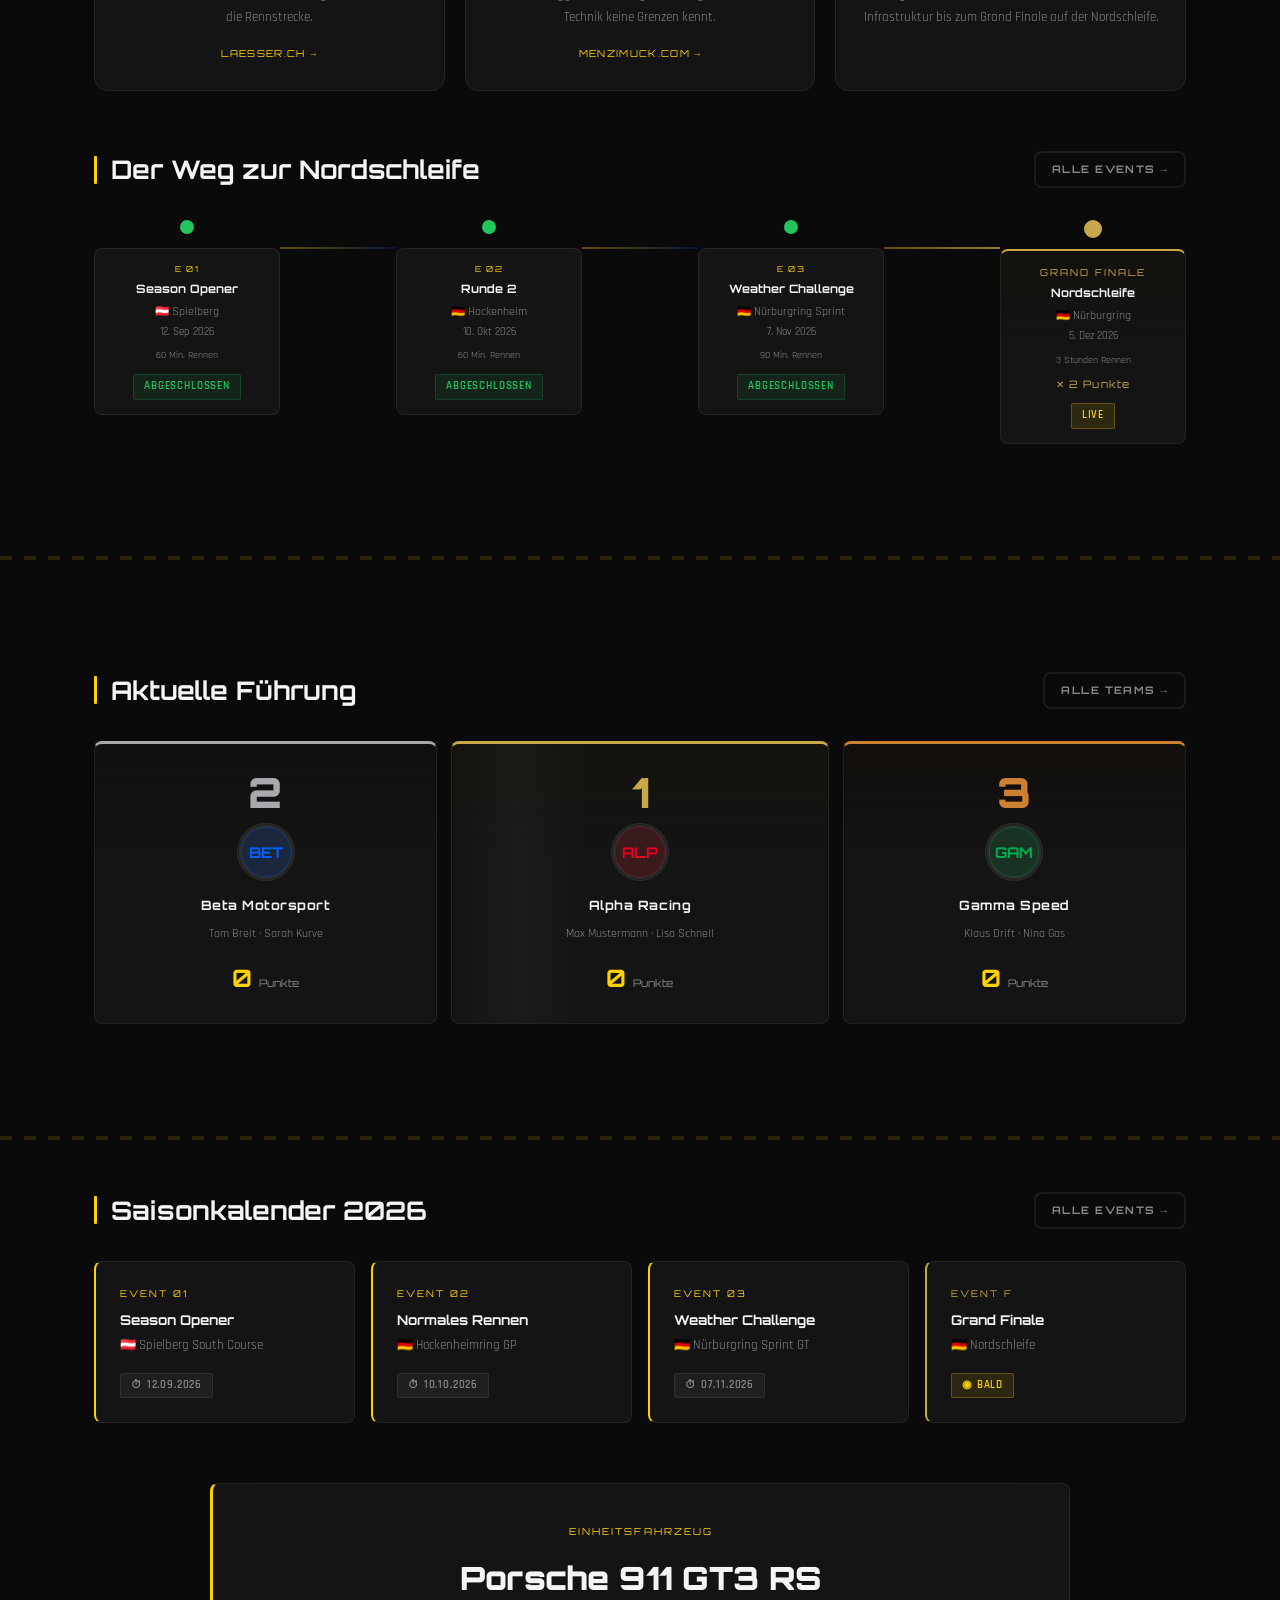
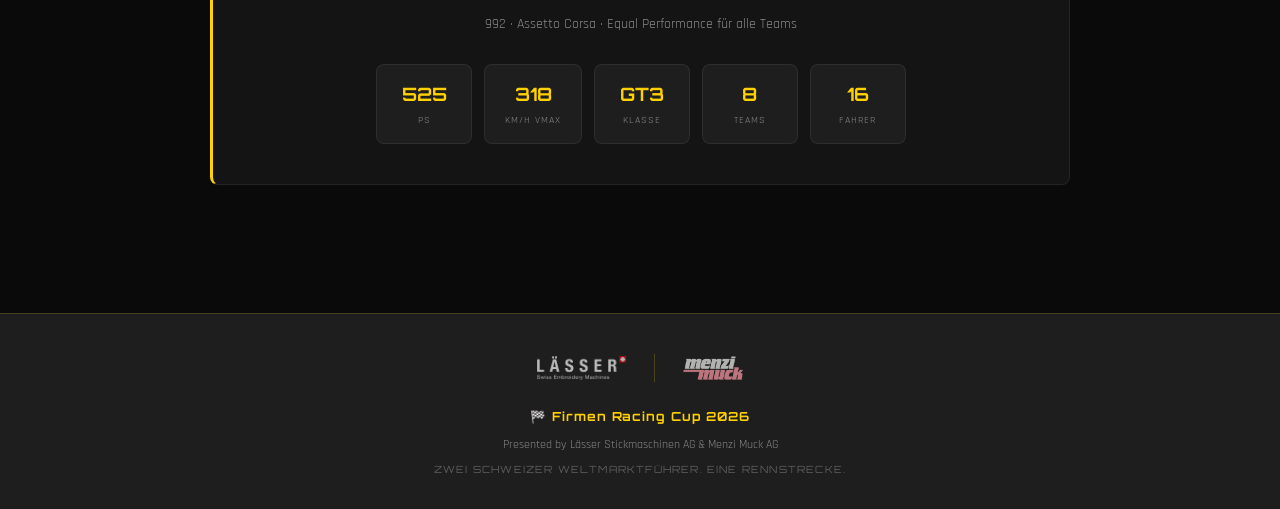
==== commit 2c6d2858: "Landingpage: Kern-Narrativ, Partner-Kacheln & Timeline eingebaut - Hero auf Vollbild (100vh) mit Uns" ====
--- a/index.html
+++ b/index.html
@@ -1,4 +1,4 @@
-﻿<!DOCTYPE html>
+<!DOCTYPE html>
 <html lang="de">
 <head>
   <meta charset="UTF-8">
@@ -18,8 +18,6 @@
     <span class="navbar-brand-dot"></span>
     Racing Cup 2026
   </a>
-
-  <!-- Rechts: Navigation -->
   <div class="nav-right" id="navRight">
     <ul class="nav-links" id="navLinks">
       <li><a href="index.html">Start</a></li>
@@ -28,41 +26,40 @@
       <li><a href="teams.html">Teams</a></li>
     </ul>
   </div>
-
   <button class="hamburger" id="hamburger" aria-label="Menü">
     <span></span><span></span><span></span>
   </button>
 </nav>
 
 <!-- ══════════════════════════════════════════════════════════
-     HERO
-══════════════════════════════════════════════════════════ -->
-<section class="hero carbon-bg">
-  <div class="hero-carbon"></div>
-  <div class="hero-diagonal"></div>
-  <div class="hero-glow"></div>
-
-  <div class="hero-content">
+     HERO — Vollbild · Photo BG · Parallax Desktop
+══════════════════════════════════════════════════════════ -->
+<section class="hero-photo" id="heroLanding">
+  <div class="hero-photo-overlay"></div>
+
+  <div class="hero-photo-content">
 
     <!-- Dual-Logo Reihe -->
     <div class="hero-logos">
       <div class="hero-logo-wrap">
-        <a href="https://laesser.ch/" target="_blank" rel="noopener" title="Lässer Stickmaschinen AG"><img src="logos/LAESSER-Logo_CMYK.png" alt="Lässer Stickmaschinen AG" class="hero-logo"></a>
+        <a href="https://laesser.ch/" target="_blank" rel="noopener" title="Lässer Stickmaschinen AG">
+          <img src="logos/LAESSER-Logo_CMYK.png" alt="Lässer Stickmaschinen AG" class="hero-logo">
+        </a>
       </div>
       <div class="hero-center">
         <div class="hero-eyebrow">🏁 &nbsp;Lässer × Menzi Muck &nbsp;·&nbsp; Season 2026</div>
-        <h1 class="hero-title">
-          Road to the
-          <span class="accent">Nordschleife</span>
+        <h1 class="hero-photo-title">
+          ROAD TO THE<br>
+          <span class="accent">NORDSCHLEIFE</span>
         </h1>
-        <p class="hero-subtitle">
-          8 Teams &nbsp;·&nbsp; 16 Fahrer &nbsp;·&nbsp;
-          <strong>Porsche 911 GT3 RS</strong><br>
-          4 Rennabende &nbsp;·&nbsp; Assetto Corsa
+        <p class="hero-photo-sub">
+          Der Firmen Racing Cup 2026 vereint zwei Schweizer Weltmarktführer auf dem Weg zum ultimativen Finale.
         </p>
       </div>
       <div class="hero-logo-wrap">
-        <a href="https://menzimuck.com/" target="_blank" rel="noopener" title="Menzi Muck AG"><img src="logos/menzimuck.png" alt="Menzi Muck AG" class="hero-logo"></a>
+        <a href="https://menzimuck.com/" target="_blank" rel="noopener" title="Menzi Muck AG">
+          <img src="logos/menzimuck.png" alt="Menzi Muck AG" class="hero-logo">
+        </a>
       </div>
     </div>
 
@@ -94,8 +91,141 @@
       <a href="standings.html" class="btn btn-primary">🏆 Rangliste</a>
       <a href="events.html" class="btn btn-outline">📋 Events &amp; Ergebnisse</a>
     </div>
+
+  </div>
+
+  <!-- Scroll-Cue -->
+  <div class="scroll-cue" aria-hidden="true">
+    <span class="scroll-cue-label">Scroll</span>
+    <div class="scroll-cue-line"></div>
   </div>
 </section>
+
+<!-- ══════════════════════════════════════════════════════════
+     ABSCHNITT 1 — KERN-NARRATIV
+══════════════════════════════════════════════════════════ -->
+<section class="narrative-block">
+  <p class="narrative-kicker">Zwei Schweizer Weltmarktführer &nbsp;·&nbsp; Acht Teams &nbsp;·&nbsp; Eine Saison &nbsp;·&nbsp; Ein Ziel: Die Nordschleife</p>
+  <div class="narrative-inner">
+    <div class="narrative-line"></div>
+    <blockquote class="narrative-quote">
+      Wenn die Präzision der Stickmaschinenindustrie auf die Innovationskraft
+      des Spezialtiefbaus trifft, entsteht kein gewöhnlicher Wettbewerb.
+    </blockquote>
+    <div class="narrative-line"></div>
+  </div>
+</section>
+
+<!-- ══════════════════════════════════════════════════════════
+     ABSCHNITT 2 — DREI PARTNER-KACHELN
+══════════════════════════════════════════════════════════ -->
+<div class="section">
+  <div class="section-header">
+    <h2 class="section-title">Die Protagonisten</h2>
+  </div>
+  <div class="partner-grid">
+
+    <article class="partner-tile">
+      <div class="partner-tile-logo">
+        <img src="logos/LAESSER-Logo_CMYK.png" alt="Lässer Stickmaschinen AG">
+      </div>
+      <div class="partner-tag">Weltmarktführer Stickmaschinen</div>
+      <div class="partner-name">Lässer Stickmaschinen AG</div>
+      <p class="partner-desc">Schweizer Ingenieurspräzision auf höchstem Niveau. Lässer setzt globale Massstäbe in der Stickmaschinenindustrie — und bringt diese DNA auf die Rennstrecke.</p>
+      <a href="https://laesser.ch/" target="_blank" rel="noopener" class="partner-link">laesser.ch →</a>
+    </article>
+
+    <article class="partner-tile">
+      <div class="partner-tile-logo">
+        <img src="logos/menzimuck.png" alt="Menzi Muck AG">
+      </div>
+      <div class="partner-tag">Weltmarktführer Schreitbagger</div>
+      <div class="partner-name">Menzi Muck AG</div>
+      <p class="partner-desc">Innovationskraft trifft Ingenieursgeist. Menzi Muck revolutioniert den Spezialtiefbau mit einzigartigen Schreitbaggern — und zeigt, was möglich ist, wenn Technik keine Grenzen kennt.</p>
+      <a href="https://menzimuck.com/" target="_blank" rel="noopener" class="partner-link">menzimuck.com →</a>
+    </article>
+
+    <article class="partner-tile partner-tile--organizer">
+      <div class="partner-tile-logo">
+        <div class="partner-initials">HR</div>
+      </div>
+      <div class="partner-tag">Heimat des Cups</div>
+      <div class="partner-name">Hybrid Racing Au SG</div>
+      <p class="partner-desc">Der Veranstalter des Firmen Racing Cup 2026. Hybrid Racing schafft den Rahmen für diesen aussergewöhnlichen Wettbewerb — von der technischen Infrastruktur bis zum Grand Finale auf der Nordschleife.</p>
+    </article>
+
+  </div>
+</div>
+
+<!-- ══════════════════════════════════════════════════════════
+     ABSCHNITT 3 — TIMELINE: DER WEG ZUR NORDSCHLEIFE
+══════════════════════════════════════════════════════════ -->
+<div class="section" style="padding-top:0">
+  <div class="section-header">
+    <h2 class="section-title">Der Weg zur Nordschleife</h2>
+    <a href="events.html" class="btn btn-outline" style="padding:8px 16px;font-size:.65rem">Alle Events →</a>
+  </div>
+  <div class="timeline-wrap" id="timelineWrap">
+
+    <div class="timeline-node" data-event-id="event-01">
+      <div class="tl-dot"></div>
+      <div class="tl-card">
+        <div class="tl-num">E 01</div>
+        <div class="tl-name">Season Opener</div>
+        <div class="tl-track">🇦🇹 Spielberg</div>
+        <div class="tl-date">12. Sep 2026</div>
+        <div class="tl-format">60 Min. Rennen</div>
+        <span class="badge tl-status"></span>
+      </div>
+    </div>
+
+    <div class="tl-connector"></div>
+
+    <div class="timeline-node" data-event-id="event-02">
+      <div class="tl-dot"></div>
+      <div class="tl-card">
+        <div class="tl-num">E 02</div>
+        <div class="tl-name">Runde 2</div>
+        <div class="tl-track">🇩🇪 Hockenheim</div>
+        <div class="tl-date">10. Okt 2026</div>
+        <div class="tl-format">60 Min. Rennen</div>
+        <span class="badge tl-status"></span>
+      </div>
+    </div>
+
+    <div class="tl-connector"></div>
+
+    <div class="timeline-node" data-event-id="event-03">
+      <div class="tl-dot"></div>
+      <div class="tl-card">
+        <div class="tl-num">E 03</div>
+        <div class="tl-name">Weather Challenge</div>
+        <div class="tl-track">🇩🇪 Nürburgring Sprint</div>
+        <div class="tl-date">7. Nov 2026</div>
+        <div class="tl-format">90 Min. Rennen</div>
+        <span class="badge tl-status"></span>
+      </div>
+    </div>
+
+    <div class="tl-connector tl-connector--finale"></div>
+
+    <div class="timeline-node timeline-node--finale" data-event-id="event-finale">
+      <div class="tl-dot"></div>
+      <div class="tl-card">
+        <div class="tl-num tl-num--finale">Grand Finale</div>
+        <div class="tl-name">Nordschleife</div>
+        <div class="tl-track">🇩🇪 Nürburgring</div>
+        <div class="tl-date">5. Dez 2026</div>
+        <div class="tl-format">3 Stunden Rennen</div>
+        <div class="tl-multiplier">✕ 2 Punkte</div>
+        <span class="badge tl-status"></span>
+      </div>
+    </div>
+
+  </div>
+</div>
+
+<div class="flag-divider"></div>
 
 <!-- ══════════════════════════════════════════════════════════
      TOP 3 PODIUM
@@ -166,7 +296,34 @@
 <script src="js/config.js"></script>
 <script src="js/parser.js"></script>
 <script src="js/app.js"></script>
+<script>
+// Timeline — Status-Badges dynamisch aus config.js berechnen
+(function () {
+  var today = new Date();
+  document.querySelectorAll('[data-event-id]').forEach(function (node) {
+    var ev = FRC_CONFIG.events.find(function (e) { return e.id === node.dataset.eventId; });
+    if (!ev) return;
+    var evDate  = new Date(ev.date + 'T00:00:00');
+    var dayDiff = (evDate - today) / 86400000;
+    var badge   = node.querySelector('.tl-status');
+    var dot     = node.querySelector('.tl-dot');
+    if (!badge) return;
+    if (dayDiff < -7) {
+      badge.className  = 'badge badge-green tl-status';
+      badge.textContent = 'Abgeschlossen';
+      node.classList.add('tl-completed');
+      if (dot) { dot.style.background = 'var(--color-positive)'; dot.style.borderColor = 'var(--color-positive)'; }
+    } else if (dayDiff <= 7) {
+      badge.className  = 'badge badge-live tl-status';
+      badge.textContent = 'Live';
+      node.classList.add('tl-live');
+    } else {
+      badge.className  = 'badge badge-muted tl-status';
+      badge.textContent = 'Upcoming';
+      node.classList.add('tl-upcoming');
+    }
+  });
+}());
+</script>
 </body>
 </html>
-
-
--- a/css/style.css
+++ b/css/style.css
@@ -1,141 +1,187 @@
 /* ═══════════════════════════════════════════════════════════════
-   Firmen Racing Cup 2026 – Corporate Identity Stylesheet
-   Lässer Stickmaschinen × Menzi Muck AG
-   Premium Racing × Schweizer Maschinenbau
+   Firmen Racing Cup 2026 — Corporate Motorsport Design System
+   Porsche Motorsport · WEC · Mercedes AMG Petronas
+   Lässer Stickmaschinen AG × Menzi Muck AG × Hybrid Racing Au SG
 ═══════════════════════════════════════════════════════════════ */
 
 @import url('https://fonts.googleapis.com/css2?family=Orbitron:wght@400;600;700;900&family=Rajdhani:wght@300;400;500;600;700&display=swap');
 
-/* ── CSS-Variablen ─────────────────────────────────────────── */
+/* ══════════════════════════════════════════════════════════════
+   CSS-VARIABLEN
+══════════════════════════════════════════════════════════════ */
 :root {
-  /* Primärfarben CI */
-  --yellow:        #FFD100;
-  --yellow-dark:   #D4AC00;
-  --yellow-dim:    rgba(255,209,0,.15);
-  --yellow-glow:   0 0 24px rgba(255,209,0,.45), 0 0 48px rgba(255,209,0,.2);
-  --blue:          #003087;
-  --blue-light:    #0044c0;
-
-  /* Neutrale Töne */
-  --black:         #0A0A0A;
-  --anthracite:    #1A1A1A;
-  --card:          #131313;
-  --card2:         #0F0F0F;
-  --border:        rgba(255,209,0,.18);
-  --border-subtle: rgba(255,255,255,.07);
-
-  /* Text */
-  --text:          #F5F5F5;
-  --text-muted:    #888888;
-  --text-dim:      #444444;
-
-  /* Podium */
-  --gold:          #C9A84C;
-  --silver:        #B0B0B0;
-  --bronze:        #A0673A;
-
-  /* Abstände & Übergänge */
-  --radius:        6px;
-  --radius-lg:     12px;
-  --t:             .3s ease;
-}
-
-/* ── Reset ─────────────────────────────────────────────────── */
+  /* ── Primärpalette ─────────────────────────────────────── */
+  --color-primary:      #FFD100;    /* Menzi Muck Gelb */
+  --color-secondary:    #003087;    /* Lässer Blau */
+  --color-dark:         #0A0A0A;
+  --color-surface:      #141414;
+  --color-surface-2:    #1E1E1E;
+  --color-text:         #F5F5F5;
+  --color-text-muted:   #888888;
+
+  /* ── Podium ────────────────────────────────────────────── */
+  --color-gold:         #C9A84C;
+  --color-silver:       #A8A9AD;
+  --color-bronze:       #CD7F32;
+
+  /* ── Status ────────────────────────────────────────────── */
+  --color-positive:     #22c55e;
+  --color-negative:     #ef4444;
+
+  /* ── Rückwärtskompatible Aliasse (für Inline-Styles) ───── */
+  --anthracite:         var(--color-surface-2);
+  --text:               var(--color-text);
+  --text-dim:           var(--color-text-muted);
+  --text-muted:         var(--color-text-muted);
+  --yellow:             var(--color-primary);
+  --gold:               var(--color-gold);
+
+  /* ── Ränder ────────────────────────────────────────────── */
+  --color-border:               rgba(255, 209, 0, .18);
+  --color-border-subtle:        rgba(255, 255, 255, .07);
+  --color-border-soft:          rgba(255, 255, 255, .04);
+  --color-border-soft-strong:   rgba(255, 255, 255, .06);
+  --color-border-dark:          rgba(0, 0, 0, .15);
+  --color-backdrop:             rgba(10, 10, 10, .88);
+
+  /* ── Gelb-Variationen ──────────────────────────────────── */
+  --color-primary-soft:         rgba(255, 209, 0, .10);
+  --color-primary-muted:        rgba(255, 209, 0, .04);
+  --color-primary-surface:      rgba(255, 209, 0, .06);
+  --color-primary-surface-weak: rgba(255, 209, 0, .05);
+  --color-primary-soft-strong:  rgba(255, 209, 0, .15);
+  --color-primary-line:         rgba(255, 209, 0, .20);
+  --color-overlay-line:         rgba(255, 255, 255, .012);
+  --color-surface-alt:          #111111;
+
+  /* ── Gold-Variationen ──────────────────────────────────── */
+  --color-gold-glow:            rgba(201, 168, 76, .08);
+  --color-gold-glow-strong:     rgba(201, 168, 76, .38);
+
+  /* ── Badge-System ──────────────────────────────────────── */
+  --badge-yellow-bg:     rgba(255, 209, 0, .09);
+  --badge-yellow-border: rgba(255, 209, 0, .22);
+  --badge-green-bg:      rgba(34, 197, 94, .09);
+  --badge-green-text:    #22c55e;
+  --badge-green-border:  rgba(34, 197, 94, .20);
+  --badge-muted-bg:      rgba(255, 255, 255, .05);
+  --badge-live-bg:       rgba(255, 209, 0, .11);
+  --badge-live-border:   rgba(255, 209, 0, .26);
+
+  /* ── Schatten ──────────────────────────────────────────── */
+  --shadow-soft:        0 8px 32px rgba(0, 0, 0, .32);
+  --shadow-soft-light:  0 4px 16px rgba(0, 0, 0, .20);
+  --shadow-strong:      0 12px 40px rgba(0, 0, 0, .48);
+
+  /* ── Glows — ausschliesslich für Podium/Auszeichnungen ─── */
+  --color-primary-glow: 0 2px 14px rgba(255, 209, 0, .12);
+  --glow-gold:          0 0 14px rgba(201, 168, 76, .28);
+
+  /* ── Typografie ────────────────────────────────────────── */
+  --font-display: 'Orbitron', monospace;
+  --font-body:    'Rajdhani', sans-serif;
+
+  /* ── Layout & Übergänge ────────────────────────────────── */
+  --radius:       8px;
+  --radius-lg:    14px;
+  --container:    1140px;
+  --nav-height:   72px;
+  --t:            .25s ease;
+}
+
+/* ══════════════════════════════════════════════════════════════
+   RESET & BASIS
+══════════════════════════════════════════════════════════════ */
 *, *::before, *::after { box-sizing: border-box; margin: 0; padding: 0; }
 html { scroll-behavior: smooth; }
+
 body {
-  font-family: 'Rajdhani', sans-serif;
-  background: var(--black);
-  color: var(--text);
+  font-family: var(--font-body);
+  background: var(--color-dark);
+  color: var(--color-text);
   min-height: 100vh;
   font-size: 16px;
-  line-height: 1.6;
+  line-height: 1.65;
   -webkit-font-smoothing: antialiased;
-}
-a { color: var(--yellow); text-decoration: none; transition: color var(--t); }
-a:hover { color: #fff; }
-h1, h2, h3, h4 { font-family: 'Orbitron', monospace; line-height: 1.15; }
+  overflow-y: scroll;
+}
+
+a { color: var(--color-primary); text-decoration: none; transition: color var(--t); }
+a:hover { color: var(--color-secondary); }
+h1, h2, h3, h4 { font-family: var(--font-display); line-height: 1.12; }
 img { max-width: 100%; display: block; }
 
-/* ── Scrollbar ─────────────────────────────────────────────── */
-::-webkit-scrollbar { width: 5px; }
-::-webkit-scrollbar-track { background: var(--black); }
-::-webkit-scrollbar-thumb { background: var(--yellow-dark); border-radius: 3px; }
+/* ── Focus-States: gelber Outline ─────────────────────────── */
+:focus-visible { outline: 2px solid var(--color-primary); outline-offset: 3px; }
+button:focus-visible,
+a:focus-visible,
+.btn:focus-visible,
+.nav-links a:focus-visible { outline: 2px solid var(--color-primary); outline-offset: 3px; }
+
+/* ── Scrollbar: Gelb auf Schwarz ───────────────────────────── */
+::-webkit-scrollbar       { width: 5px; }
+::-webkit-scrollbar-track { background: var(--color-dark); }
+::-webkit-scrollbar-thumb { background: var(--color-primary); border-radius: 3px; }
 
 /* ── Carbon-Fiber Textur ───────────────────────────────────── */
 .carbon-bg {
-  background-color: var(--black);
+  background-color: var(--color-dark);
   background-image:
-    repeating-linear-gradient(
-      45deg,
-      rgba(255,255,255,.012) 0px,
-      rgba(255,255,255,.012) 1px,
-      transparent 1px,
-      transparent 6px
-    ),
-    repeating-linear-gradient(
-      -45deg,
-      rgba(255,255,255,.012) 0px,
-      rgba(255,255,255,.012) 1px,
-      transparent 1px,
-      transparent 6px
-    );
-}
-
-/* ══════════════════════════════════════════════════════════════
-   NAVIGATION – Glassmorphism
+    repeating-linear-gradient(45deg,  var(--color-overlay-line) 0px, var(--color-overlay-line) 1px, transparent 1px, transparent 6px),
+    repeating-linear-gradient(-45deg, var(--color-overlay-line) 0px, var(--color-overlay-line) 1px, transparent 1px, transparent 6px);
+}
+
+/* ══════════════════════════════════════════════════════════════
+   NAVIGATION — Glassmorphism, sticky
 ══════════════════════════════════════════════════════════════ */
 .navbar {
   position: sticky;
   top: 0;
   z-index: 1000;
-  background: rgba(10,10,10,.82);
-  backdrop-filter: blur(20px) saturate(1.4);
-  -webkit-backdrop-filter: blur(20px) saturate(1.4);
-  border-bottom: 1px solid var(--border);
-  box-shadow: 0 1px 0 rgba(255,209,0,.12), 0 4px 24px rgba(0,0,0,.6);
-  padding: 0 24px;
+  background: var(--color-backdrop);
+  backdrop-filter: blur(20px) saturate(1.3);
+  -webkit-backdrop-filter: blur(20px) saturate(1.3);
+  border-bottom: 1px solid var(--color-border);
+  box-shadow: 0 1px 0 rgba(255, 209, 0, .08), var(--shadow-soft-light);
+  padding: 0 28px;
   display: flex;
   align-items: center;
   justify-content: space-between;
-  height: 72px;
+  height: var(--nav-height);
 }
 
 .navbar-brand {
-  font-family: 'Orbitron', monospace;
-  font-size: 0.75rem;
+  font-family: var(--font-display);
+  font-size: .72rem;
   font-weight: 700;
-  color: var(--yellow);
-  letter-spacing: 0.15em;
+  color: var(--color-primary);
+  letter-spacing: .18em;
   text-transform: uppercase;
   text-decoration: none;
   display: flex;
   align-items: center;
-  gap: 0.5rem;
+  gap: .55rem;
   flex-shrink: 0;
 }
 
+/* Status-Indikator — subtiler Puls */
 .navbar-brand-dot {
   display: inline-block;
-  width: 8px;
-  height: 8px;
-  background: var(--yellow);
+  width: 7px;
+  height: 7px;
+  background: var(--color-primary);
   border-radius: 50%;
-  box-shadow: var(--yellow-glow);
-  animation: puls 2s ease-in-out infinite;
   flex-shrink: 0;
+  animation: puls 3s ease-in-out infinite;
 }
 
 @keyframes puls {
-  0%, 100% { opacity: 1; transform: scale(1); }
-  50%       { opacity: 0.5; transform: scale(0.85); }
+  0%, 100% { opacity: 1;   transform: scale(1); }
+  50%       { opacity: .5; transform: scale(.88); }
 }
 
 /* Rechts: Nav-Links */
-.nav-right {
-  display: flex;
-  justify-content: flex-end;
-}
+.nav-right { display: flex; justify-content: flex-end; }
 
 .nav-links {
   display: flex;
@@ -147,30 +193,21 @@
   display: flex;
   align-items: center;
   gap: 5px;
-  padding: 7px 14px;
-  border-radius: var(--radius);
-  font-family: 'Orbitron', monospace;
-  font-size: .65rem;
+  padding: 8px 16px;
+  font-family: var(--font-body);
+  font-size: .76rem;
   font-weight: 600;
-  letter-spacing: .1em;
-  text-transform: uppercase;
-  color: var(--text-muted);
+  letter-spacing: .12em;
+  text-transform: uppercase;
+  color: var(--color-text-muted);
   text-decoration: none;
-  transition: all var(--t);
-  border: 1px solid transparent;
-}
-
-.nav-links a:hover {
-  color: var(--yellow);
-  background: var(--yellow-dim);
-  border-color: rgba(255,209,0,.25);
-}
-
-.nav-links a.active {
-  color: var(--black);
-  background: var(--yellow);
-  border-color: var(--yellow);
-}
+  transition: color var(--t), border-color var(--t);
+  border-bottom: 3px solid transparent;
+}
+
+.nav-links a:hover                    { color: var(--color-primary); }
+.nav-links a.active                   { color: var(--color-primary); border-bottom-color: var(--color-primary); }
+.nav-links a:focus-visible            { outline-offset: 2px; }
 
 .hamburger {
   display: none;
@@ -185,13 +222,13 @@
   display: block;
   width: 22px;
   height: 2px;
-  background: var(--text);
-  transition: all .3s;
+  background: var(--color-text);
+  transition: all .25s;
   border-radius: 1px;
 }
 
 /* ══════════════════════════════════════════════════════════════
-   HERO – Diagonal Yellow/Black + Carbon
+   HERO — Architektonisches Diagonal-Design
 ══════════════════════════════════════════════════════════════ */
 .hero {
   position: relative;
@@ -201,21 +238,33 @@
   justify-content: center;
   overflow: hidden;
   text-align: center;
-  padding: 80px 24px 60px;
-}
-
-/* Diagonale Teilung: links oben gelb, rechts unten schwarz */
+  padding: 80px 24px 64px;
+}
+
+/* Diagonales Licht-Panel — links oben */
 .hero::before {
   content: '';
   position: absolute;
   inset: 0;
   background: linear-gradient(
     135deg,
-    rgba(255,209,0,.09) 0%,
-    rgba(255,209,0,.04) 30%,
-    transparent 55%
+    rgba(255, 209, 0, .06) 0%,
+    rgba(255, 209, 0, .03) 30%,
+    transparent 58%
   );
   z-index: 0;
+}
+
+/* Gelber Bodenstrich */
+.hero::after {
+  content: '';
+  position: absolute;
+  bottom: 0;
+  left: 0;
+  right: 0;
+  height: 2px;
+  background: linear-gradient(90deg, var(--color-secondary) 0%, var(--color-primary) 50%, var(--color-secondary) 100%);
+  z-index: 1;
 }
 
 /* Carbon-Fiber Overlay */
@@ -223,49 +272,33 @@
   position: absolute;
   inset: 0;
   background-image:
-    repeating-linear-gradient(
-      45deg,
-      rgba(255,255,255,.013) 0px,
-      rgba(255,255,255,.013) 1px,
-      transparent 1px,
-      transparent 7px
-    ),
-    repeating-linear-gradient(
-      -45deg,
-      rgba(255,255,255,.013) 0px,
-      rgba(255,255,255,.013) 1px,
-      transparent 1px,
-      transparent 7px
-    );
+    repeating-linear-gradient(45deg,  var(--color-overlay-line) 0px, var(--color-overlay-line) 1px, transparent 1px, transparent 7px),
+    repeating-linear-gradient(-45deg, var(--color-overlay-line) 0px, var(--color-overlay-line) 1px, transparent 1px, transparent 7px);
   z-index: 0;
 }
 
-/* Diagonale gelbe Akzentlinie */
+/* Diagonales Gelb-Panel — architektonisch, kein Glow */
 .hero-diagonal {
   position: absolute;
   top: 0;
   left: -5%;
-  width: 55%;
+  width: 52%;
   height: 100%;
-  background: linear-gradient(
-    to bottom right,
-    rgba(255,209,0,.06),
-    transparent 60%
-  );
-  clip-path: polygon(0 0, 100% 0, 70% 100%, 0 100%);
+  background: linear-gradient(to bottom right, rgba(255, 209, 0, .04), transparent 62%);
+  clip-path: polygon(0 0, 100% 0, 72% 100%, 0 100%);
   z-index: 0;
 }
 
-/* Radial Glow oben */
+/* Blaues Panel rechts — Lässer Blau, kein Glow */
 .hero-glow {
   position: absolute;
-  top: -20%;
-  left: 50%;
-  transform: translateX(-50%);
-  width: 800px;
-  height: 500px;
-  background: radial-gradient(ellipse, rgba(255,209,0,.12) 0%, transparent 65%);
+  top: 0;
+  right: 0;
+  width: 42%;
+  height: 100%;
+  background: linear-gradient(to left, rgba(0, 48, 135, .06) 0%, transparent 100%);
   z-index: 0;
+  pointer-events: none;
 }
 
 .hero-content {
@@ -274,103 +307,107 @@
   max-width: 860px;
 }
 
+/* ── Eyebrow Badge ─────────────────────────────────────────── */
 .hero-eyebrow {
   display: inline-flex;
   align-items: center;
   gap: 8px;
-  font-family: 'Orbitron', monospace;
-  font-size: .65rem;
+  font-family: var(--font-display);
+  font-size: .62rem;
   font-weight: 700;
-  letter-spacing: .22em;
-  text-transform: uppercase;
-  color: var(--yellow);
-  padding: 6px 18px;
-  border: 1px solid rgba(255,209,0,.35);
-  border-radius: 20px;
-  margin-bottom: 24px;
-  background: rgba(255,209,0,.07);
-}
-
+  letter-spacing: .24em;
+  text-transform: uppercase;
+  color: var(--color-primary);
+  padding: 6px 20px;
+  border: 1px solid var(--badge-yellow-border);
+  border-radius: 2px;
+  margin-bottom: 28px;
+  background: var(--badge-yellow-bg);
+}
+
+/* ── Haupttitel ────────────────────────────────────────────── */
 .hero-title {
-  font-size: clamp(2.2rem, 6.5vw, 5rem);
+  font-size: clamp(2.4rem, 7vw, 5.2rem);
   font-weight: 900;
   line-height: 1.0;
-  margin-bottom: 8px;
+  margin-bottom: 10px;
   letter-spacing: -.02em;
-  color: var(--text);
-}
-
+  color: var(--color-text);
+}
+
+/* Kein Neon — klare Farbe, kein Text-Shadow */
 .hero-title .accent {
-  color: var(--yellow);
+  color: var(--color-primary);
   display: block;
-  text-shadow: var(--yellow-glow);
 }
 
 .hero-subtitle {
-  font-size: clamp(1rem, 2.2vw, 1.35rem);
-  color: var(--text-muted);
+  font-size: clamp(1rem, 2vw, 1.3rem);
+  color: var(--color-text-muted);
   font-weight: 400;
-  margin: 16px 0 40px;
+  margin: 18px 0 44px;
   letter-spacing: .04em;
-}
-
-.hero-subtitle strong { color: var(--text); font-weight: 600; }
+  line-height: 1.7;
+}
+.hero-subtitle strong { color: var(--color-text); font-weight: 600; }
 
 /* ── Countdown ─────────────────────────────────────────────── */
-.countdown-section { margin: 0 0 36px; }
+.countdown-section { margin: 0 0 40px; }
 
 .countdown-label {
-  font-family: 'Orbitron', monospace;
-  font-size: .62rem;
-  letter-spacing: .2em;
-  text-transform: uppercase;
-  color: var(--text-muted);
-  margin-bottom: 14px;
+  font-family: var(--font-display);
+  font-size: .6rem;
+  letter-spacing: .22em;
+  text-transform: uppercase;
+  color: var(--color-text-muted);
+  margin-bottom: 16px;
 }
 
 .countdown-grid {
   display: flex;
-  gap: 12px;
+  gap: 10px;
   justify-content: center;
   flex-wrap: wrap;
 }
 
 .countdown-unit { display: flex; flex-direction: column; align-items: center; }
 
+/* Kein Neon-Glow auf Countdown — nur Border-Top als Akzent */
 .countdown-number {
-  font-family: 'Orbitron', monospace;
+  font-family: var(--font-display);
   font-size: clamp(1.8rem, 4.5vw, 2.8rem);
   font-weight: 700;
-  color: var(--yellow);
+  color: var(--color-primary);
   line-height: 1;
-  background: var(--anthracite);
-  border: 1px solid var(--border);
-  border-top: 2px solid var(--yellow);
+  background: var(--color-surface);
+  border: 1px solid var(--color-border-subtle);
+  border-top: 2px solid var(--color-primary);
   padding: 14px 18px 10px;
   border-radius: var(--radius);
   min-width: 74px;
   text-align: center;
-  text-shadow: var(--yellow-glow);
   transition: border-color .5s;
 }
 
 .countdown-unit-label {
-  font-size: .6rem;
-  letter-spacing: .15em;
-  text-transform: uppercase;
-  color: var(--text-muted);
-  margin-top: 7px;
+  font-size: .58rem;
+  letter-spacing: .16em;
+  text-transform: uppercase;
+  color: var(--color-text-muted);
+  margin-top: 8px;
 }
 
 .countdown-event-name {
-  margin-top: 14px;
-  font-family: 'Orbitron', monospace;
-  font-size: .8rem;
-  color: var(--text-muted);
+  margin-top: 16px;
+  font-family: var(--font-display);
+  font-size: .76rem;
+  color: var(--color-text-muted);
   letter-spacing: .06em;
 }
 
-/* ── Buttons ───────────────────────────────────────────────── */
+/* ══════════════════════════════════════════════════════════════
+   BUTTONS — Gelb / Blau / Outline
+══════════════════════════════════════════════════════════════ */
 .btn-group {
   display: flex;
   gap: 12px;
@@ -384,178 +421,174 @@
   gap: 8px;
   padding: 12px 28px;
   border-radius: var(--radius);
-  font-family: 'Orbitron', monospace;
-  font-size: .72rem;
+  font-family: var(--font-display);
+  font-size: .7rem;
   font-weight: 700;
-  letter-spacing: .12em;
+  letter-spacing: .14em;
   text-transform: uppercase;
   text-decoration: none;
   border: 2px solid transparent;
   cursor: pointer;
-  transition: all var(--t);
-  position: relative;
-  overflow: hidden;
-}
-
+  transition: background var(--t), color var(--t), border-color var(--t), transform var(--t), box-shadow var(--t);
+  white-space: nowrap;
+}
+
+/* Primär: Gelb → Hover: Lässer Blau */
 .btn-primary {
-  background: var(--yellow);
-  color: var(--black);
-  border-color: var(--yellow);
-}
-
+  background: var(--color-primary);
+  color: var(--color-dark);
+  border-color: var(--color-primary);
+}
 .btn-primary:hover {
-  background: #fff;
-  color: var(--black);
-  border-color: #fff;
-  box-shadow: var(--yellow-glow);
+  background: var(--color-secondary);
+  color: var(--color-text);
+  border-color: var(--color-secondary);
   transform: translateY(-2px);
-}
-
+  box-shadow: var(--shadow-soft);
+}
+.btn-primary:active { transform: translateY(0); }
+
+/* Outline */
 .btn-outline {
   background: transparent;
-  color: var(--text);
-  border-color: rgba(255,255,255,.2);
-}
-
+  color: var(--color-text-muted);
+  border-color: var(--color-border-subtle);
+}
 .btn-outline:hover {
-  border-color: var(--yellow);
-  color: var(--yellow);
+  border-color: var(--color-primary);
+  color: var(--color-primary);
   transform: translateY(-2px);
-  box-shadow: 0 4px 20px rgba(255,209,0,.15);
-}
-
-/* ══════════════════════════════════════════════════════════════
-   SECTION PATTERN
+  box-shadow: var(--shadow-soft-light);
+}
+.btn-outline:active { transform: translateY(0); }
+
+/* ══════════════════════════════════════════════════════════════
+   SECTION PATTERN — Trennlinien & Abstände
 ══════════════════════════════════════════════════════════════ */
 .section {
-  max-width: 1140px;
+  max-width: var(--container);
   margin: 0 auto;
-  padding: 56px 24px;
+  padding: 60px 24px;
 }
 
 .section-header {
   display: flex;
   align-items: center;
   justify-content: space-between;
-  margin-bottom: 28px;
+  margin-bottom: 32px;
   flex-wrap: wrap;
   gap: 12px;
 }
 
+/* Vertikaler Gelb-Akzentbalken — kein Glow */
 .section-title {
   font-size: clamp(1.1rem, 2.8vw, 1.6rem);
   font-weight: 700;
   display: flex;
   align-items: center;
   gap: 14px;
-  color: var(--text);
-}
-
+  color: var(--color-text);
+}
 .section-title::before {
   content: '';
   display: block;
-  width: 4px;
+  width: 3px;
   height: 1.1em;
-  background: var(--yellow);
-  border-radius: 2px;
-  box-shadow: 0 0 12px rgba(255,209,0,.5);
-}
-
-/* Yellow divider line */
+  background: var(--color-primary);
+  border-radius: 1px;
+  flex-shrink: 0;
+}
+
+/* Trennlinie: Gelb/Blau Gradient — per Brief */
 .y-divider {
   height: 1px;
-  background: linear-gradient(90deg, var(--yellow) 0%, rgba(255,209,0,.15) 40%, transparent 70%);
-  margin: 0 0 48px;
-  opacity: .35;
-}
-
-/* ══════════════════════════════════════════════════════════════
-   CARDS – Left-Border Accent
+  background: linear-gradient(90deg, var(--color-secondary) 0%, var(--color-primary) 50%, var(--color-secondary) 100%);
+  margin: 0 0 52px;
+  opacity: .22;
+}
+
+/* ══════════════════════════════════════════════════════════════
+   CARDS — 1px Left-Border Gelb
 ══════════════════════════════════════════════════════════════ */
 .card {
-  background: var(--card);
-  border: 1px solid var(--border-subtle);
-  border-left: 4px solid var(--yellow);
+  background: var(--color-surface);
+  border: 1px solid var(--color-border-subtle);
+  border-left: 2px solid var(--color-primary);
   border-radius: var(--radius);
-  transition: all var(--t);
+  transition: transform var(--t), box-shadow var(--t);
   position: relative;
 }
-
 .card:hover {
-  border-color: rgba(255,209,0,.35);
-  border-left-color: var(--yellow);
   transform: translateY(-3px);
-  box-shadow: 0 8px 32px rgba(0,0,0,.5), 0 0 0 1px rgba(255,209,0,.1);
-}
-
+  box-shadow: var(--shadow-soft);
+}
 .card-p { padding: 24px; }
 
 /* ══════════════════════════════════════════════════════════════
-   PODIUM TOP 3
+   PODIUM TOP 3 — P1 Gold-Shimmer · P2 Silber · P3 Bronze
 ══════════════════════════════════════════════════════════════ */
 .podium-grid {
   display: grid;
-  grid-template-columns: 1fr 1.12fr 1fr;
+  grid-template-columns: 1fr 1.1fr 1fr;
   gap: 14px;
   align-items: end;
 }
 
 .podium-card {
-  background: var(--card);
-  border: 1px solid var(--border-subtle);
+  background: var(--color-surface);
+  border: 1px solid var(--color-border-subtle);
   border-radius: var(--radius);
-  padding: 28px 20px 22px;
+  padding: 28px 20px 24px;
   text-align: center;
   position: relative;
   overflow: hidden;
   transition: transform var(--t), box-shadow var(--t);
 }
-
-.podium-card:hover { transform: translateY(-4px); }
-
+.podium-card:hover { transform: translateY(-4px); box-shadow: var(--shadow-soft); }
+
+/* P1 — Gold */
 .podium-card.p1 {
-  border-top: 3px solid var(--gold);
-}
-
-.podium-card.p1::before {
-  content: '';
-  position: absolute;
-  inset: 0;
-  background: linear-gradient(135deg, rgba(201,168,76,.06) 0%, transparent 60%);
-  pointer-events: none;
-}
-
-/* P1 Shimmer */
+  border-top: 3px solid var(--color-gold);
+  background: linear-gradient(180deg, rgba(201,168,76,.06) 0%, var(--color-surface) 40%);
+}
+
+/* P1 Shimmer — subtil, kein Neon */
 @keyframes shimmer {
-  0%   { transform: translateX(-100%) skewX(-12deg); }
-  100% { transform: translateX(250%) skewX(-12deg); }
-}
-
+  0%   { transform: translateX(-120%) skewX(-12deg); }
+  100% { transform: translateX(280%) skewX(-12deg); }
+}
 .podium-card.p1::after {
   content: '';
   position: absolute;
   top: 0; left: 0;
-  width: 40%;
+  width: 35%;
   height: 100%;
-  background: linear-gradient(90deg, transparent, rgba(255,255,255,.06), transparent);
-  animation: shimmer 3s ease-in-out infinite;
+  background: linear-gradient(90deg, transparent, rgba(255,255,255,.028), transparent);
+  animation: shimmer 4s ease-in-out infinite;
   pointer-events: none;
 }
 
-.podium-card.p2 { border-top: 3px solid var(--silver); }
-.podium-card.p3 { border-top: 3px solid var(--bronze); }
+.podium-card.p2 {
+  border-top: 3px solid var(--color-silver);
+  background: linear-gradient(180deg, rgba(168,169,173,.04) 0%, var(--color-surface) 40%);
+}
+.podium-card.p3 {
+  border-top: 3px solid var(--color-bronze);
+  background: linear-gradient(180deg, rgba(205,127,50,.04) 0%, var(--color-surface) 40%);
+}
 
 .podium-rank {
-  font-family: 'Orbitron', monospace;
-  font-size: 2.8rem;
+  font-family: var(--font-display);
+  font-size: 2.6rem;
   font-weight: 900;
   line-height: 1;
-  margin-bottom: 8px;
-}
-
-.p1 .podium-rank { color: var(--gold); text-shadow: 0 0 20px rgba(201,168,76,.5); }
-.p2 .podium-rank { color: var(--silver); }
-.p3 .podium-rank { color: var(--bronze); }
+  margin-bottom: 10px;
+}
+
+/* Podium-Farben — nur für Rang-Ziffern, kein Text-Shadow */
+.p1 .podium-rank { color: var(--color-gold); }
+.p2 .podium-rank { color: var(--color-silver); }
+.p3 .podium-rank { color: var(--color-bronze); }
 
 .podium-logo {
   width: 58px;
@@ -563,107 +596,93 @@
   margin: 8px auto 14px;
   border-radius: 50%;
   overflow: hidden;
-  background: var(--anthracite);
-  border: 2px solid var(--border-subtle);
+  background: var(--color-surface-2);
+  border: 1px solid var(--color-border-subtle);
   display: flex; align-items: center; justify-content: center;
 }
 
 .podium-team-name {
-  font-family: 'Orbitron', monospace;
-  font-size: .82rem;
+  font-family: var(--font-display);
+  font-size: .8rem;
   font-weight: 700;
   letter-spacing: .04em;
-  margin-bottom: 4px;
-}
-
-.podium-drivers { font-size: .78rem; color: var(--text-muted); margin-bottom: 14px; }
-
-.podium-points {
-  font-family: 'Orbitron', monospace;
-  font-size: 1.5rem;
-  font-weight: 700;
-  color: var(--yellow);
-}
-
-.podium-points span { font-size: .68rem; color: var(--text-muted); font-weight: 400; }
-
-/* ══════════════════════════════════════════════════════════════
-   EVENT MINI CARDS (Index)
+  margin-bottom: 6px;
+}
+.podium-drivers { font-size: .78rem; color: var(--color-text-muted); margin-bottom: 16px; }
+.podium-points  { font-family: var(--font-display); font-size: 1.5rem; font-weight: 700; color: var(--color-primary); }
+.podium-points span { font-size: .65rem; color: var(--color-text-muted); font-weight: 400; }
+
+/* ══════════════════════════════════════════════════════════════
+   EVENT MINI CARDS
 ══════════════════════════════════════════════════════════════ */
 .events-grid {
   display: grid;
   grid-template-columns: repeat(auto-fit, minmax(240px, 1fr));
-  gap: 14px;
+  gap: 16px;
 }
 
 .event-mini {
-  background: var(--card);
-  border: 1px solid var(--border-subtle);
-  border-left: 4px solid var(--yellow);
+  background: var(--color-surface);
+  border: 1px solid var(--color-border-subtle);
+  border-left: 2px solid var(--color-primary);
   border-radius: var(--radius);
-  padding: 20px;
-  transition: all var(--t);
-}
-
-.event-mini.finale { border-left-color: var(--gold); }
-.event-mini:hover { transform: translateY(-3px); box-shadow: 0 8px 24px rgba(0,0,0,.4); }
+  padding: 24px;
+  transition: transform var(--t), box-shadow var(--t);
+}
+.event-mini.finale { border-left-color: var(--color-gold); }
+.event-mini:hover  { transform: translateY(-3px); box-shadow: var(--shadow-strong); }
 
 .event-num {
-  font-family: 'Orbitron', monospace;
-  font-size: .6rem;
-  letter-spacing: .2em;
-  text-transform: uppercase;
-  color: var(--yellow);
-  margin-bottom: 6px;
-}
-
-.event-mini.finale .event-num { color: var(--gold); }
-
-.event-name {
-  font-family: 'Orbitron', monospace;
-  font-size: .85rem;
-  font-weight: 700;
-  margin-bottom: 4px;
-}
-
-.event-track { font-size: .82rem; color: var(--text-muted); margin-bottom: 12px; }
-
+  font-family: var(--font-display);
+  font-size: .58rem;
+  letter-spacing: .22em;
+  text-transform: uppercase;
+  color: var(--color-primary);
+  margin-bottom: 8px;
+}
+.event-mini.finale .event-num { color: var(--color-gold); }
+.event-name  { font-family: var(--font-display); font-size: .84rem; font-weight: 700; margin-bottom: 4px; }
+.event-track { font-size: .82rem; color: var(--color-text-muted); margin-bottom: 14px; }
+
+/* ── Badges ────────────────────────────────────────────────── */
 .badge {
   display: inline-flex;
   align-items: center;
   gap: 5px;
-  font-size: .68rem;
+  font-size: .66rem;
   letter-spacing: .08em;
   text-transform: uppercase;
   padding: 3px 10px;
-  border-radius: 20px;
+  border-radius: 2px;
   font-weight: 600;
 }
-
-.badge-yellow { background: rgba(255,209,0,.12); color: var(--yellow); border: 1px solid rgba(255,209,0,.25); }
-.badge-green  { background: rgba(0,200,80,.1);   color: #00c850;       border: 1px solid rgba(0,200,80,.2); }
-.badge-muted  { background: rgba(255,255,255,.06); color: var(--text-muted); border: 1px solid var(--border-subtle); }
-
-@keyframes pulse-badge { 0%,100% { opacity:1; } 50% { opacity:.55; } }
-.badge-live { background: rgba(255,209,0,.14); color: var(--yellow); border: 1px solid rgba(255,209,0,.3); animation: pulse-badge 1.5s infinite; }
-
-/* ══════════════════════════════════════════════════════════════
-   PAGE HEADER (Innenseiten)
+.badge-yellow { background: var(--badge-yellow-bg); color: var(--color-primary); border: 1px solid var(--badge-yellow-border); }
+.badge-green  { background: var(--badge-green-bg); color: var(--badge-green-text); border: 1px solid var(--badge-green-border); }
+.badge-muted  { background: var(--badge-muted-bg); color: var(--color-text-muted); border: 1px solid var(--color-border-subtle); }
+
+@keyframes pulse-badge { 0%,100% { opacity:1; } 50% { opacity:.5; } }
+.badge-live { background: var(--badge-live-bg); color: var(--color-primary); border: 1px solid var(--badge-live-border); animation: pulse-badge 1.8s infinite; }
+
+/* ══════════════════════════════════════════════════════════════
+   PAGE HEADER — Innenseiten
 ══════════════════════════════════════════════════════════════ */
 .page-header {
   position: relative;
-  padding: 52px 24px 36px;
+  padding: 56px 24px 40px;
   text-align: center;
   overflow: hidden;
 }
 
+/* Subtiles Diagonal-Panel */
 .page-header::before {
   content: '';
   position: absolute;
   inset: 0;
-  background: linear-gradient(135deg, rgba(255,209,0,.07) 0%, transparent 50%);
-}
-
+  background: linear-gradient(135deg, rgba(255,209,0,.04) 0%, transparent 52%);
+  pointer-events: none;
+}
+
+/* Gelb/Blau Gradient-Linie — per Brief */
 .page-header::after {
   content: '';
   position: absolute;
@@ -671,84 +690,81 @@
   left: 0;
   right: 0;
   height: 1px;
-  background: linear-gradient(90deg, transparent, var(--yellow), transparent);
+  background: linear-gradient(90deg, var(--color-secondary) 0%, var(--color-primary) 50%, var(--color-secondary) 100%);
   opacity: .3;
 }
 
 .page-header-content { position: relative; z-index: 1; }
 
 .page-title {
-  font-size: clamp(1.8rem, 5.5vw, 3.2rem);
+  font-size: clamp(1.9rem, 5.5vw, 3.4rem);
   font-weight: 900;
   letter-spacing: -.02em;
-  margin-bottom: 8px;
-}
-
-.page-title .accent { color: var(--yellow); }
-
-.page-subtitle {
-  font-size: .95rem;
-  color: var(--text-muted);
-  letter-spacing: .06em;
-}
-
-/* ══════════════════════════════════════════════════════════════
-   STANDINGS TABLE
+  margin-bottom: 10px;
+}
+.page-title .accent { color: var(--color-primary); }
+.page-subtitle { font-size: .9rem; color: var(--color-text-muted); letter-spacing: .06em; }
+
+/* ══════════════════════════════════════════════════════════════
+   STANDINGS TABLE — Gelbe Header, Zebra
 ══════════════════════════════════════════════════════════════ */
 .standings-wrap {
   max-width: 1180px;
   margin: 0 auto;
-  padding: 24px;
+  padding: 28px 24px;
 }
 
 .table-scroll {
   overflow-x: auto;
   border-radius: var(--radius);
-  border: 1px solid var(--border-subtle);
+  border: 1px solid var(--color-border-subtle);
 }
 
 .standings-table {
   width: 100%;
   border-collapse: collapse;
-  font-size: .9rem;
+  font-size: .88rem;
 }
 
 /* Gelber Header */
 .standings-table thead th {
-  background: var(--yellow);
-  color: var(--black);
-  padding: 11px 16px;
+  background: var(--color-primary);
+  color: var(--color-dark);
+  padding: 12px 16px;
   text-align: left;
-  font-family: 'Orbitron', monospace;
-  font-size: .6rem;
+  font-family: var(--font-display);
+  font-size: .58rem;
   font-weight: 700;
-  letter-spacing: .14em;
+  letter-spacing: .15em;
   text-transform: uppercase;
   white-space: nowrap;
-  border-right: 1px solid rgba(0,0,0,.12);
-}
-
+  border-right: 1px solid var(--color-border-dark);
+}
 .standings-table thead th:last-child { border-right: none; }
-.standings-table thead th.center { text-align: center; }
-
-/* Zebra-Streifen */
-.standings-table tbody tr:nth-child(odd) { background: #111111; }
-.standings-table tbody tr:nth-child(even) { background: var(--anthracite); }
-.standings-table tbody tr { border-bottom: 1px solid rgba(255,209,0,.06); transition: background var(--t); }
-.standings-table tbody tr:hover { background: rgba(255,209,0,.06) !important; }
-
-/* P1/P2/P3 Akzente */
-.standings-table tbody tr.rank-1 { background: rgba(201,168,76,.08) !important; }
-.standings-table tbody tr.rank-1:hover { background: rgba(201,168,76,.14) !important; }
+.standings-table thead th.center    { text-align: center; }
+
+/* Zebra: #141414 / #1E1E1E */
+.standings-table tbody tr:nth-child(odd)  { background: var(--color-surface-alt); }
+.standings-table tbody tr:nth-child(even) { background: var(--color-surface-2); }
+.standings-table tbody tr {
+  border-bottom: 1px solid var(--color-primary-surface-weak);
+  transition: background var(--t);
+}
+.standings-table tbody tr:hover { background: rgba(255,209,0,.04) !important; }
+
+/* P1-Zeile — Gold-getönter Hintergrund */
+.standings-table tbody tr.rank-1 { background: rgba(201,168,76,.07) !important; }
+.standings-table tbody tr.rank-1:hover { background: rgba(201,168,76,.11) !important; }
 
 .standings-table td {
-  padding: 13px 16px;
+  padding: 14px 16px;
   white-space: nowrap;
-  border-right: 1px solid rgba(255,255,255,.03);
+  border-right: 1px solid var(--color-border-soft);
 }
 .standings-table td:last-child { border-right: none; }
 .standings-table td.center { text-align: center; }
 
+/* ── Rang-Badges — P1 Gold, P2 Silber, P3 Bronze ──────────── */
 .rank-badge {
   display: inline-flex;
   align-items: center;
@@ -756,92 +772,84 @@
   width: 28px;
   height: 28px;
   border-radius: 50%;
-  font-family: 'Orbitron', monospace;
-  font-size: .72rem;
+  font-family: var(--font-display);
+  font-size: .7rem;
   font-weight: 700;
 }
 
-.rank-1 .rank-badge { background: var(--gold); color: #000; box-shadow: 0 0 12px rgba(201,168,76,.5); }
-.rank-2 .rank-badge { background: var(--silver); color: #000; }
-.rank-3 .rank-badge { background: var(--bronze); color: #fff; }
-.rank-other .rank-badge { background: var(--anthracite); color: var(--text-muted); border: 1px solid var(--border-subtle); }
+/* P1: Gold mit minimalem Glow — für Podium angemessen */
+.rank-1 .rank-badge { background: var(--color-gold); color: var(--color-dark); box-shadow: 0 0 8px rgba(201,168,76,.28); }
+.rank-2 .rank-badge { background: var(--color-silver); color: var(--color-dark); }
+.rank-3 .rank-badge { background: var(--color-bronze); color: var(--color-text); }
+.rank-other .rank-badge { background: var(--color-surface-2); color: var(--color-text-muted); border: 1px solid var(--color-border-subtle); }
 
 .team-cell { display: flex; align-items: center; gap: 12px; }
-
 .team-logo-sm {
   width: 34px; height: 34px;
   border-radius: 50%;
   overflow: hidden;
-  background: var(--anthracite);
-  border: 1px solid var(--border-subtle);
+  background: var(--color-surface-2);
+  border: 1px solid var(--color-border-subtle);
   display: flex; align-items: center; justify-content: center;
   flex-shrink: 0;
 }
 
-.team-info .t-name {
-  font-family: 'Orbitron', monospace;
-  font-size: .78rem;
-  font-weight: 700;
-}
-
-.team-info .t-drivers { font-size: .74rem; color: var(--text-muted); }
-
-.pts-cell { font-family: 'Orbitron', monospace; font-size: .82rem; font-weight: 700; }
-.pts-total { font-size: .95rem; color: var(--yellow); }
-.pts-zero  { color: var(--text-dim); }
-.pts-bonus { font-size: .68rem; color: var(--text-muted); font-weight: 400; }
-
-.trend-up   { color: #00c850; }
-.trend-down { color: #ff4444; }
-.trend-same { color: var(--text-muted); }
-
-/* ── Punktesystem ──────────────────────────────────────────── */
+.team-info .t-name    { font-family: var(--font-display); font-size: .76rem; font-weight: 700; }
+.team-info .t-drivers { font-size: .73rem; color: var(--color-text-muted); margin-top: 2px; }
+
+.pts-cell   { font-family: var(--font-display); font-size: .8rem; font-weight: 700; }
+.pts-total  { font-size: .9rem; color: var(--color-primary); }
+.pts-zero   { color: var(--color-text-muted); }
+.pts-bonus  { font-size: .65rem; color: var(--color-text-muted); font-weight: 400; margin-top: 2px; }
+
+.trend-up   { color: var(--color-positive); }
+.trend-down { color: var(--color-negative); }
+.trend-same { color: var(--color-text-muted); }
+
+/* ── Punktesystem-Box ──────────────────────────────────────── */
 .scoring-box {
-  background: var(--card);
-  border: 1px solid var(--border-subtle);
-  border-left: 4px solid var(--yellow);
+  background: var(--color-surface);
+  border: 1px solid var(--color-border-subtle);
+  border-left: 3px solid var(--color-primary);
   border-radius: var(--radius);
-  padding: 20px 24px;
-  margin-bottom: 20px;
+  padding: 22px 26px;
+  margin-bottom: 22px;
 }
 
 .scoring-grid {
   display: flex;
   gap: 8px;
   flex-wrap: wrap;
-  margin-top: 14px;
+  margin-top: 16px;
 }
 
 .score-item {
-  background: var(--anthracite);
-  border: 1px solid var(--border-subtle);
+  background: var(--color-surface-2);
+  border: 1px solid var(--color-border-subtle);
   border-radius: var(--radius);
-  padding: 9px 14px;
+  padding: 10px 14px;
   text-align: center;
-  min-width: 54px;
+  min-width: 52px;
   transition: border-color var(--t);
 }
-
-.score-item:hover { border-color: rgba(255,209,0,.3); }
-
-.score-pos { font-size: .6rem; color: var(--text-muted); letter-spacing: .1em; text-transform: uppercase; margin-bottom: 3px; }
-.score-pts { font-family: 'Orbitron', monospace; font-size: .95rem; font-weight: 700; color: var(--text); }
-
-.score-item.bonus { border-color: rgba(255,209,0,.15); background: rgba(255,209,0,.06); }
-.score-item.bonus .score-pts { color: var(--yellow); }
-
-/* Legende */
+.score-item:hover { border-color: rgba(255,209,0,.22); }
+
+.score-pos { font-size: .58rem; color: var(--color-text-muted); letter-spacing: .12em; text-transform: uppercase; margin-bottom: 4px; }
+.score-pts { font-family: var(--font-display); font-size: .92rem; font-weight: 700; color: var(--color-text); }
+
+.score-item.bonus { border-color: rgba(255,209,0,.18); background: var(--color-primary-surface); }
+.score-item.bonus .score-pts { color: var(--color-primary); }
+
 .legend {
   display: flex;
-  gap: 20px;
+  gap: 22px;
   flex-wrap: wrap;
-  margin-top: 14px;
-  font-size: .78rem;
-  color: var(--text-muted);
-}
-
-.legend-item { display: flex; align-items: center; gap: 6px; }
-.legend-dot { width: 8px; height: 8px; border-radius: 50%; }
+  margin-top: 16px;
+  font-size: .76rem;
+  color: var(--color-text-muted);
+}
+.legend-item { display: flex; align-items: center; gap: 7px; }
+.legend-dot  { width: 8px; height: 8px; border-radius: 50%; flex-shrink: 0; }
 
 /* ══════════════════════════════════════════════════════════════
    EVENTS PAGE
@@ -853,17 +861,16 @@
 }
 
 .event-card {
-  background: var(--card);
-  border: 1px solid var(--border-subtle);
-  border-left: 4px solid var(--yellow);
+  background: var(--color-surface);
+  border: 1px solid var(--color-border-subtle);
+  border-left: 3px solid var(--color-primary);
   border-radius: var(--radius);
-  margin-bottom: 16px;
+  margin-bottom: 14px;
   overflow: hidden;
   transition: border-color var(--t), box-shadow var(--t);
 }
-
-.event-card:hover { border-color: rgba(255,209,0,.3); box-shadow: 0 4px 20px rgba(0,0,0,.3); }
-.event-card.finale { border-left-color: var(--gold); }
+.event-card:hover { border-color: rgba(255,209,0,.22); box-shadow: var(--shadow-soft); }
+.event-card.finale { border-left-color: var(--color-gold); }
 
 .event-card-header {
   display: flex;
@@ -876,136 +883,122 @@
   flex-wrap: wrap;
   transition: background var(--t);
 }
-
-.event-card-header:hover { background: rgba(255,209,0,.04); }
+.event-card-header:hover { background: rgba(255,209,0,.03); }
 
 .event-header-left { display: flex; align-items: center; gap: 14px; }
 
 .ev-badge {
-  font-family: 'Orbitron', monospace;
+  font-family: var(--font-display);
+  font-size: .58rem;
+  font-weight: 700;
+  letter-spacing: .16em;
+  padding: 5px 12px;
+  border-radius: var(--radius);
+  text-transform: uppercase;
+  white-space: nowrap;
+  background: var(--color-primary);
+  color: var(--color-dark);
+}
+.ev-badge.finale { background: var(--color-gold); color: var(--color-dark); }
+
+.event-card-title { font-family: var(--font-display); font-size: .92rem; font-weight: 700; }
+
+.event-card-meta {
+  font-size: .77rem;
+  color: var(--color-text-muted);
+  margin-top: 4px;
+  display: flex;
+  gap: 16px;
+  flex-wrap: wrap;
+}
+
+.event-toggle { font-size: 1rem; color: var(--color-text-muted); transition: transform .25s; flex-shrink: 0; }
+.event-card.open .event-toggle { transform: rotate(180deg); }
+
+.event-card-body {
+  display: none;
+  padding: 0 22px 24px;
+  border-top: 1px solid var(--color-primary-surface);
+}
+.event-card.open .event-card-body { display: block; }
+
+.format-box { display: flex; gap: 10px; flex-wrap: wrap; margin-top: 16px; }
+
+.format-tag {
+  background: var(--color-surface-2);
+  border: 1px solid var(--color-border-subtle);
+  border-radius: var(--radius);
+  padding: 7px 13px;
+  font-size: .78rem;
+  display: flex;
+  align-items: center;
+  gap: 7px;
+}
+.fmt-label { color: var(--color-text-muted); font-size: .66rem; letter-spacing: .08em; }
+
+/* ── Result Tabs ───────────────────────────────────────────── */
+.result-tabs {
+  display: flex;
+  gap: 2px;
+  margin: 20px 0 16px;
+  border-bottom: 1px solid var(--color-primary-soft-strong);
+}
+
+.result-tab {
+  padding: 7px 16px;
+  font-family: var(--font-display);
   font-size: .6rem;
   font-weight: 700;
-  letter-spacing: .14em;
-  padding: 5px 12px;
-  border-radius: var(--radius);
-  text-transform: uppercase;
-  white-space: nowrap;
-  background: var(--yellow);
-  color: var(--black);
-}
-
-.ev-badge.finale { background: var(--gold); color: #000; }
-
-.event-card-title {
-  font-family: 'Orbitron', monospace;
-  font-size: .95rem;
-  font-weight: 700;
-}
-
-.event-card-meta {
-  font-size: .78rem;
-  color: var(--text-muted);
-  margin-top: 3px;
-  display: flex;
-  gap: 14px;
-  flex-wrap: wrap;
-}
-
-.event-toggle { font-size: 1.1rem; color: var(--text-dim); transition: transform .3s; flex-shrink: 0; }
-.event-card.open .event-toggle { transform: rotate(180deg); }
-
-.event-card-body {
-  display: none;
-  padding: 0 22px 22px;
-  border-top: 1px solid rgba(255,209,0,.1);
-}
-
-.event-card.open .event-card-body { display: block; }
-
-/* Format-Tags */
-.format-box { display: flex; gap: 10px; flex-wrap: wrap; margin-top: 14px; }
-
-.format-tag {
-  background: var(--anthracite);
-  border: 1px solid var(--border-subtle);
-  border-radius: var(--radius);
-  padding: 6px 12px;
-  font-size: .78rem;
-  display: flex;
-  align-items: center;
-  gap: 6px;
-}
-
-.fmt-label { color: var(--text-muted); font-size: .68rem; margin-right: 3px; }
-
-/* Result Tabs */
-.result-tabs {
-  display: flex;
-  gap: 2px;
-  margin: 18px 0 14px;
-  border-bottom: 1px solid rgba(255,209,0,.15);
-}
-
-.result-tab {
-  padding: 7px 16px;
-  font-family: 'Orbitron', monospace;
-  font-size: .62rem;
-  font-weight: 700;
-  letter-spacing: .1em;
-  text-transform: uppercase;
-  color: var(--text-muted);
+  letter-spacing: .12em;
+  text-transform: uppercase;
+  color: var(--color-text-muted);
   cursor: pointer;
   border-bottom: 2px solid transparent;
   margin-bottom: -1px;
-  transition: all var(--t);
+  transition: color var(--t), border-color var(--t);
   background: none;
   border-top: none;
   border-left: none;
   border-right: none;
 }
-
-.result-tab:hover { color: var(--yellow); }
-.result-tab.active { color: var(--yellow); border-bottom-color: var(--yellow); }
-
-.result-panel { display: none; }
+.result-tab:hover  { color: var(--color-primary); }
+.result-tab.active { color: var(--color-primary); border-bottom-color: var(--color-primary); }
+
+.result-panel        { display: none; }
 .result-panel.active { display: block; }
 
-.result-table { width: 100%; border-collapse: collapse; font-size: .86rem; }
+.result-table { width: 100%; border-collapse: collapse; font-size: .85rem; }
 
 .result-table th {
   padding: 9px 12px;
   text-align: left;
-  font-family: 'Orbitron', monospace;
-  font-size: .58rem;
-  letter-spacing: .12em;
-  text-transform: uppercase;
-  color: var(--text-muted);
-  border-bottom: 1px solid rgba(255,209,0,.15);
-}
-
+  font-family: var(--font-display);
+  font-size: .56rem;
+  letter-spacing: .13em;
+  text-transform: uppercase;
+  color: var(--color-text-muted);
+  border-bottom: 1px solid var(--color-primary-soft-strong);
+}
 .result-table td {
   padding: 9px 12px;
-  border-bottom: 1px solid rgba(255,255,255,.04);
-}
-
+  border-bottom: 1px solid var(--color-border-soft);
+}
 .result-table tr:last-child td { border-bottom: none; }
-.result-table tr:hover td { background: rgba(255,209,0,.04); }
-
-.pos-p1 { color: var(--gold); font-weight: 700; }
-.pos-p2 { color: var(--silver); }
-.pos-p3 { color: var(--bronze); }
-
-.fl-icon { color: var(--yellow); font-size: .75rem; }
-.pole-icon { color: var(--gold); font-size: .75rem; }
+.result-table tr:hover td { background: rgba(255,209,0,.03); }
+
+.pos-p1 { color: var(--color-gold); font-weight: 700; }
+.pos-p2 { color: var(--color-silver); }
+.pos-p3 { color: var(--color-bronze); }
+.fl-icon   { color: var(--color-primary); font-size: .73rem; }
+.pole-icon { color: var(--color-gold); font-size: .73rem; }
 
 .no-results {
   text-align: center;
-  padding: 44px 20px;
-  color: var(--text-muted);
-  font-size: .88rem;
-}
-
-.no-results .icon { font-size: 2.2rem; margin-bottom: 12px; display: block; }
+  padding: 48px 20px;
+  color: var(--color-text-muted);
+  font-size: .86rem;
+}
+.no-results .icon { font-size: 2.2rem; margin-bottom: 14px; display: block; }
 
 /* ══════════════════════════════════════════════════════════════
    TEAMS PAGE
@@ -1023,50 +1016,38 @@
 }
 
 .team-card {
-  background: var(--card);
-  border: 1px solid var(--border-subtle);
-  border-top: 3px solid var(--team-color, var(--yellow));
+  background: var(--color-surface);
+  border: 1px solid var(--color-border-subtle);
+  border-top: 3px solid var(--team-color, var(--color-primary));
   border-radius: var(--radius);
   overflow: hidden;
-  transition: all var(--t);
-  position: relative;
-}
-
-.team-card:hover {
-  transform: translateY(-4px);
-  box-shadow: 0 12px 32px rgba(0,0,0,.5);
-  border-left-color: rgba(255,209,0,.35);
-}
+  transition: transform var(--t), box-shadow var(--t);
+}
+.team-card:hover { transform: translateY(-4px); box-shadow: var(--shadow-soft); }
 
 .team-card-head {
-  padding: 22px;
+  padding: 22px 22px 16px;
   display: flex;
   align-items: center;
   gap: 14px;
 }
 
 .team-logo-lg {
-  width: 68px; height: 68px;
+  width: 66px; height: 66px;
   border-radius: 50%;
   overflow: hidden;
-  background: var(--anthracite);
-  border: 2px solid var(--border-subtle);
+  background: var(--color-surface-2);
+  border: 1px solid var(--color-border-subtle);
   display: flex; align-items: center; justify-content: center;
   flex-shrink: 0;
 }
 
-.tc-name {
-  font-family: 'Orbitron', monospace;
-  font-size: .9rem;
-  font-weight: 700;
-  margin-bottom: 4px;
-}
-
-.tc-rank { font-size: .78rem; color: var(--text-muted); display: flex; align-items: center; gap: 6px; }
+.tc-name { font-family: var(--font-display); font-size: .88rem; font-weight: 700; margin-bottom: 4px; }
+.tc-rank { font-size: .76rem; color: var(--color-text-muted); display: flex; align-items: center; gap: 6px; }
 
 .team-card-body {
-  padding: 0 22px 18px;
-  border-top: 1px solid rgba(255,255,255,.05);
+  padding: 0 22px 20px;
+  border-top: 1px solid var(--color-border-soft);
 }
 
 .driver-list { padding: 14px 0 10px; }
@@ -1076,83 +1057,68 @@
   align-items: center;
   gap: 10px;
   padding: 7px 0;
-  border-bottom: 1px solid rgba(255,255,255,.04);
-}
-
+  border-bottom: 1px solid var(--color-border-soft);
+}
 .driver-row:last-child { border-bottom: none; }
-.driver-num { font-family: 'Orbitron', monospace; font-size: .68rem; font-weight: 700; color: var(--yellow); width: 22px; }
-.driver-name { font-weight: 600; font-size: .88rem; }
+.driver-num  { font-family: var(--font-display); font-size: .66rem; font-weight: 700; color: var(--color-primary); width: 22px; }
+.driver-name { font-weight: 600; font-size: .86rem; }
 
 .tc-stats {
   display: flex;
   justify-content: space-between;
-  margin-top: 10px;
-}
-
+  margin-top: 12px;
+}
 .stat-i { text-align: center; }
-.stat-v { font-family: 'Orbitron', monospace; font-size: 1.05rem; font-weight: 700; color: var(--yellow); }
-.stat-l { font-size: .62rem; color: var(--text-muted); letter-spacing: .1em; text-transform: uppercase; }
-
-/* ══════════════════════════════════════════════════════════════
-   FAHRZEUG-HIGHLIGHT (Index)
+.stat-v { font-family: var(--font-display); font-size: 1.05rem; font-weight: 700; color: var(--color-primary); }
+.stat-l { font-size: .6rem; color: var(--color-text-muted); letter-spacing: .1em; text-transform: uppercase; margin-top: 2px; }
+
+/* ══════════════════════════════════════════════════════════════
+   FAHRZEUG-HIGHLIGHT
 ══════════════════════════════════════════════════════════════ */
 .car-highlight {
-  background: var(--card);
-  border: 1px solid var(--border-subtle);
-  border-left: 4px solid var(--yellow);
+  background: var(--color-surface);
+  border: 1px solid var(--color-border-subtle);
+  border-left: 3px solid var(--color-primary);
   border-radius: var(--radius);
-  padding: 36px 32px;
+  padding: 40px 36px;
   text-align: center;
   max-width: 860px;
   margin: 0 auto;
 }
 
 .car-eyebrow {
-  font-family: 'Orbitron', monospace;
-  font-size: .62rem;
-  letter-spacing: .2em;
-  text-transform: uppercase;
-  color: var(--yellow);
-  margin-bottom: 10px;
-}
-
-.car-title {
-  font-family: 'Orbitron', monospace;
-  font-size: clamp(1.3rem, 3.5vw, 2rem);
-  font-weight: 900;
-  margin-bottom: 6px;
-}
-
-.car-sub { color: var(--text-muted); font-size: .88rem; margin-bottom: 26px; }
-
-.car-stats {
-  display: flex;
-  gap: 14px;
-  justify-content: center;
-  flex-wrap: wrap;
-}
+  font-family: var(--font-display);
+  font-size: .6rem;
+  letter-spacing: .22em;
+  text-transform: uppercase;
+  color: var(--color-primary);
+  margin-bottom: 12px;
+}
+.car-title { font-family: var(--font-display); font-size: clamp(1.3rem, 3.5vw, 2rem); font-weight: 900; margin-bottom: 8px; }
+.car-sub   { color: var(--color-text-muted); font-size: .86rem; margin-bottom: 28px; }
+
+.car-stats { display: flex; gap: 12px; justify-content: center; flex-wrap: wrap; }
 
 .car-stat {
-  background: var(--anthracite);
-  border: 1px solid var(--border-subtle);
+  background: var(--color-surface-2);
+  border: 1px solid var(--color-border-subtle);
   border-radius: var(--radius);
-  padding: 12px 20px;
+  padding: 14px 20px;
   min-width: 96px;
   transition: border-color var(--t);
 }
-
-.car-stat:hover { border-color: rgba(255,209,0,.3); }
-.cs-val { font-family: 'Orbitron', monospace; font-size: 1.15rem; font-weight: 700; color: var(--yellow); }
-.cs-lab { font-size: .65rem; color: var(--text-muted); text-transform: uppercase; letter-spacing: .1em; }
-
-/* ══════════════════════════════════════════════════════════════
-   FOOTER
+.car-stat:hover { border-color: rgba(255,209,0,.22); }
+.cs-val { font-family: var(--font-display); font-size: 1.15rem; font-weight: 700; color: var(--color-primary); }
+.cs-lab { font-size: .62rem; color: var(--color-text-muted); text-transform: uppercase; letter-spacing: .1em; margin-top: 3px; }
+
+/* ══════════════════════════════════════════════════════════════
+   FOOTER — Ruhig, präzise, kein Noise
 ══════════════════════════════════════════════════════════════ */
 footer {
-  margin-top: 60px;
-  border-top: 1px solid rgba(255,209,0,.18);
-  background: var(--card2);
-  padding: 36px 24px 28px;
+  margin-top: 64px;
+  border-top: 1px solid var(--color-border);
+  background: var(--color-surface-2);
+  padding: 40px 24px 32px;
   text-align: center;
 }
 
@@ -1160,18 +1126,17 @@
   display: flex;
   align-items: center;
   justify-content: center;
-  gap: 24px;
-  margin-bottom: 20px;
+  gap: 28px;
+  margin-bottom: 24px;
 }
 
 .footer-sponsor-logo {
   display: flex;
   align-items: center;
   gap: 8px;
-  opacity: .75;
+  opacity: .70;
   transition: opacity var(--t);
 }
-
 .footer-sponsor-logo:hover { opacity: 1; }
 .footer-sponsor-logo img,
 .footer-sponsor-logo svg {
@@ -1184,72 +1149,70 @@
 
 .footer-logo-sep {
   width: 1px;
-  height: 24px;
-  background: rgba(255,209,0,.2);
+  height: 28px;
+  background: var(--color-primary-line);
 }
 
 .footer-brand {
-  font-family: 'Orbitron', monospace;
-  font-size: .82rem;
+  font-family: var(--font-display);
+  font-size: .78rem;
   font-weight: 700;
-  color: var(--yellow);
+  color: var(--color-primary);
   margin-bottom: 8px;
-  letter-spacing: .06em;
-}
-
+  letter-spacing: .08em;
+}
 .footer-presented {
-  font-size: .8rem;
-  color: var(--text-muted);
-  margin-bottom: 4px;
-}
-
+  font-size: .78rem;
+  color: var(--color-text-muted);
+  margin-bottom: 6px;
+}
 .footer-tagline {
-  font-family: 'Orbitron', monospace;
-  font-size: .68rem;
-  color: var(--text-dim);
-  letter-spacing: .1em;
-  text-transform: uppercase;
+  font-family: var(--font-display);
+  font-size: .62rem;
+  color: var(--color-text-muted);
+  letter-spacing: .12em;
+  text-transform: uppercase;
+  opacity: .6;
 }
 
 /* ══════════════════════════════════════════════════════════════
    UTILITY
 ══════════════════════════════════════════════════════════════ */
-.text-yellow { color: var(--yellow); }
-.text-muted  { color: var(--text-muted); }
-.text-gold   { color: var(--gold); }
-.font-orb    { font-family: 'Orbitron', monospace; }
+.text-yellow { color: var(--color-primary); }
+.text-muted  { color: var(--color-text-muted); }
+.text-gold   { color: var(--color-gold); }
+.font-orb    { font-family: var(--font-display); }
 
 @keyframes fadeInUp {
-  from { opacity: 0; transform: translateY(18px); }
+  from { opacity: 0; transform: translateY(16px); }
   to   { opacity: 1; transform: translateY(0); }
 }
-.fade-up { animation: fadeInUp .45s ease forwards; }
-
-/* Checkered micro-divider */
+.fade-up { animation: fadeInUp .4s ease forwards; }
+
+/* Schachbrett-Divider — extrem subtil, kein Arcade */
 .flag-divider {
-  height: 6px;
+  height: 4px;
   background: repeating-linear-gradient(
     90deg,
-    var(--yellow) 0px, var(--yellow) 12px,
-    var(--black)  12px, var(--black)  24px
+    rgba(255,209,0,.12) 0px, rgba(255,209,0,.12) 12px,
+    transparent 12px, transparent 24px
   );
-  opacity: .18;
-  margin: 48px 0;
+  margin: 52px 0;
 }
 
 /* Info-Banner */
 .info-banner {
-  background: var(--card);
-  border: 1px solid rgba(255,209,0,.15);
-  border-left: 4px solid var(--yellow);
+  background: var(--color-surface);
+  border: 1px solid var(--color-primary-soft-strong);
+  border-left: 3px solid var(--color-primary);
   border-radius: var(--radius);
-  padding: 13px 18px;
+  padding: 14px 20px;
   font-size: .82rem;
-  color: var(--text-muted);
-  display: flex;
-  align-items: center;
-  gap: 10px;
-  margin-bottom: 20px;
+  color: var(--color-text-muted);
+  display: flex;
+  align-items: center;
+  gap: 12px;
+  margin-bottom: 22px;
 }
 
 /* ── Hero Logos ────────────────────────────────────────────── */
@@ -1262,15 +1225,8 @@
   max-width: 860px;
   margin: 0 auto 2.5rem;
 }
-
-.hero-logo-wrap {
-  display: flex;
-  align-items: center;
-}
-.hero-logo-wrap:last-child {
-  justify-content: flex-end;
-}
-
+.hero-logo-wrap { display: flex; align-items: center; }
+.hero-logo-wrap:last-child { justify-content: flex-end; }
 .hero-logo {
   height: 48px;
   width: auto;
@@ -1279,7 +1235,6 @@
   transition: transform var(--t), opacity var(--t);
 }
 .hero-logo:hover { transform: scale(1.04); opacity: .85; }
-
 .hero-center { text-align: center; }
 
 /* ══════════════════════════════════════════════════════════════
@@ -1291,41 +1246,39 @@
   .nav-links {
     display: none;
     position: absolute;
-    top: 72px;
+    top: var(--nav-height);
     left: 0;
     right: 0;
     background: rgba(10,10,10,.96);
     backdrop-filter: blur(20px);
-    border-bottom: 1px solid var(--border);
+    border-bottom: 1px solid var(--color-border);
     flex-direction: column;
-    padding: 10px;
-    gap: 3px;
+    padding: 8px;
+    gap: 2px;
   }
-
   .nav-links.open { display: flex; }
-  .nav-right.open  { display: flex; }
-  .hamburger { display: flex; }
-
-  /* Auf Mobile: Nav-Links über hamburger steuern */
+  .nav-right.open { display: flex; }
+  .hamburger      { display: flex; }
 }
 
 @media (max-width: 768px) {
   .podium-grid { grid-template-columns: 1fr; align-items: stretch; }
   .podium-card.p1 { order: -1; }
 
-  /* Mittlere Event-Spalten ausblenden */
-  .standings-table th:nth-child(n+4):nth-child(-n+6),
-  .standings-table td:nth-child(n+4):nth-child(-n+6) { display: none; }
-
-  .hero-title { font-size: 2.2rem; }
-  .navbar { height: 64px; }
-  .navbar-brand { font-size: .68rem; }
+  /* Event-Spalten auf Mobile: nur Rang + Team + Total + Trend */
+  .standings-table th:nth-child(n+3):nth-child(-n+6),
+  .standings-table td:nth-child(n+3):nth-child(-n+6) { display: none; }
+
+  .hero-title  { font-size: 2.2rem; }
+  .navbar      { height: 64px; padding: 0 16px; }
+  .navbar-brand { font-size: .66rem; }
+  .section     { padding: 40px 16px; }
 }
 
 @media (max-width: 520px) {
-  .teams-grid { grid-template-columns: 1fr; }
+  .teams-grid  { grid-template-columns: 1fr; }
   .events-grid { grid-template-columns: 1fr; }
-  .countdown-number { font-size: 1.9rem; min-width: 64px; padding: 11px 14px 8px; }
+  .countdown-number { font-size: 1.9rem; min-width: 62px; padding: 10px 14px 8px; }
 
   .hero-logos {
     grid-template-columns: 1fr 1fr;
@@ -1336,13 +1289,393 @@
     grid-column: 1 / -1;
     order: -1;
   }
-  .hero-logo { height: 40px; }
-}
-
-/* ── Logos – Dark Theme ────────────────────────────────────── */
-/* Lässer (CMYK): weisses PNG auf transparent → kein Filter nötig          */
-/* Menzi Muck: schwarz/rot auf transparent → invertieren (schwarz→weiss,   */
-/* rot bleibt rot dank hue-rotate) für den dunklen Hintergrund             */
+  .hero-logo { height: 38px; }
+}
+
+/* ══════════════════════════════════════════════════════════════
+   LOGOS — Dark Theme Filter
+   Lässer (CMYK): weisses PNG auf transparent → kein Filter
+   Menzi Muck: schwarz/rot → invertieren für dunklen Hintergrund
+══════════════════════════════════════════════════════════════ */
 img[src*="menzimuck.png"] {
   filter: invert(1) hue-rotate(180deg);
 }
+
+/* ══════════════════════════════════════════════════════════════
+   HERO PHOTO — Vollbild · Photo BG · Parallax Desktop
+══════════════════════════════════════════════════════════════ */
+.hero-photo {
+  position: relative;
+  min-height: 100vh;
+  display: flex;
+  flex-direction: column;
+  align-items: center;
+  justify-content: center;
+  overflow: hidden;
+  text-align: center;
+  padding: 80px 24px 80px;
+  background-color: var(--color-dark);
+  background-image: url('https://source.unsplash.com/featured/1920x1080/?racetrack,night,aerial');
+  background-size: cover;
+  background-position: center;
+  background-attachment: fixed; /* Parallax — Desktop only */
+}
+
+/* rgba(0,0,0,0.65) Overlay per Brief */
+.hero-photo-overlay {
+  position: absolute;
+  inset: 0;
+  background: rgba(0, 0, 0, .65);
+  z-index: 0;
+}
+
+/* Gelber Bodenstrich */
+.hero-photo::after {
+  content: '';
+  position: absolute;
+  bottom: 0;
+  left: 0;
+  right: 0;
+  height: 2px;
+  background: linear-gradient(90deg, var(--color-secondary) 0%, var(--color-primary) 50%, var(--color-secondary) 100%);
+  z-index: 2;
+}
+
+.hero-photo-content {
+  position: relative;
+  z-index: 1;
+  max-width: 860px;
+  width: 100%;
+}
+
+.hero-photo-title {
+  font-size: clamp(2.6rem, 8vw, 5.8rem);
+  font-weight: 900;
+  line-height: 1.0;
+  margin-bottom: 20px;
+  letter-spacing: -.02em;
+  color: var(--color-text);
+  text-shadow: 0 2px 24px rgba(0, 0, 0, .6);
+}
+.hero-photo-title .accent {
+  color: var(--color-primary);
+  display: block;
+}
+
+.hero-photo-sub {
+  font-size: clamp(1rem, 2.2vw, 1.22rem);
+  color: rgba(245, 245, 245, .82);
+  font-weight: 400;
+  margin: 0 0 44px;
+  letter-spacing: .03em;
+  line-height: 1.75;
+  text-shadow: 0 1px 10px rgba(0, 0, 0, .5);
+}
+
+/* ── Scroll-Cue ────────────────────────────────────────────── */
+.scroll-cue {
+  position: absolute;
+  bottom: 32px;
+  left: 50%;
+  transform: translateX(-50%);
+  display: flex;
+  flex-direction: column;
+  align-items: center;
+  gap: 8px;
+  z-index: 1;
+}
+.scroll-cue-label {
+  font-family: var(--font-display);
+  font-size: .52rem;
+  letter-spacing: .24em;
+  text-transform: uppercase;
+  color: rgba(255, 255, 255, .35);
+}
+.scroll-cue-line {
+  width: 1px;
+  height: 36px;
+  background: linear-gradient(to bottom, rgba(255, 255, 255, .35), transparent);
+  animation: scrollPulse 2.2s ease-in-out infinite;
+}
+@keyframes scrollPulse {
+  0%, 100% { opacity: .3; transform: scaleY(.6); transform-origin: top; }
+  50%       { opacity: .8; transform: scaleY(1);  transform-origin: top; }
+}
+
+/* ══════════════════════════════════════════════════════════════
+   NARRATIVE BLOCK — Abschnitt 1
+══════════════════════════════════════════════════════════════ */
+.narrative-block {
+  padding: 72px 24px;
+  background: var(--color-surface);
+  border-top: 1px solid var(--color-border-subtle);
+  border-bottom: 1px solid var(--color-border-subtle);
+  text-align: center;
+}
+
+.narrative-kicker {
+  font-family: var(--font-display);
+  font-size: .66rem;
+  letter-spacing: .22em;
+  text-transform: uppercase;
+  color: var(--color-primary);
+  margin-bottom: 32px;
+  line-height: 1.8;
+}
+
+.narrative-inner {
+  max-width: 840px;
+  margin: 0 auto;
+  display: flex;
+  align-items: center;
+  gap: 32px;
+}
+
+.narrative-line {
+  flex: 1;
+  height: 1px;
+  background: linear-gradient(90deg, transparent, var(--color-primary), transparent);
+  opacity: .3;
+  min-width: 24px;
+}
+
+.narrative-quote {
+  font-family: var(--font-body);
+  font-size: clamp(1.05rem, 2.4vw, 1.38rem);
+  font-weight: 400;
+  color: var(--color-text);
+  font-style: italic;
+  line-height: 1.7;
+  letter-spacing: .01em;
+  flex-shrink: 1;
+}
+
+/* ══════════════════════════════════════════════════════════════
+   PARTNER TILES — Abschnitt 2
+══════════════════════════════════════════════════════════════ */
+.partner-grid {
+  display: grid;
+  grid-template-columns: repeat(3, 1fr);
+  gap: 20px;
+}
+
+.partner-tile {
+  background: var(--color-surface);
+  border: 1px solid var(--color-border-subtle);
+  border-top: 3px solid var(--color-primary);
+  border-radius: var(--radius-lg);
+  padding: 32px 26px 28px;
+  text-align: center;
+  display: flex;
+  flex-direction: column;
+  align-items: center;
+  transition: transform var(--t), box-shadow var(--t);
+}
+.partner-tile:hover {
+  transform: translateY(-4px);
+  box-shadow: var(--shadow-soft);
+}
+.partner-tile--organizer { border-top-color: var(--color-secondary); }
+
+.partner-tile-logo {
+  height: 64px;
+  display: flex;
+  align-items: center;
+  justify-content: center;
+  margin-bottom: 20px;
+}
+.partner-tile-logo img {
+  max-height: 52px;
+  max-width: 140px;
+  width: auto;
+  object-fit: contain;
+}
+
+.partner-initials {
+  background: var(--color-secondary);
+  color: var(--color-text);
+  font-family: var(--font-display);
+  font-size: 1.2rem;
+  font-weight: 700;
+  width: 56px;
+  height: 56px;
+  border-radius: 50%;
+  display: flex;
+  align-items: center;
+  justify-content: center;
+  letter-spacing: .06em;
+}
+
+.partner-tag {
+  font-family: var(--font-display);
+  font-size: .56rem;
+  letter-spacing: .2em;
+  text-transform: uppercase;
+  color: var(--color-primary);
+  margin-bottom: 8px;
+}
+.partner-tile--organizer .partner-tag { color: var(--color-text-muted); }
+
+.partner-name {
+  font-family: var(--font-display);
+  font-size: .88rem;
+  font-weight: 700;
+  margin-bottom: 12px;
+  color: var(--color-text);
+}
+
+.partner-desc {
+  font-size: .82rem;
+  color: var(--color-text-muted);
+  line-height: 1.65;
+  margin-bottom: 18px;
+  flex: 1;
+}
+
+.partner-link {
+  font-family: var(--font-display);
+  font-size: .6rem;
+  letter-spacing: .14em;
+  text-transform: uppercase;
+  color: var(--color-primary);
+  text-decoration: none;
+  transition: color var(--t);
+  margin-top: auto;
+}
+.partner-link:hover { color: var(--color-text); }
+
+/* ══════════════════════════════════════════════════════════════
+   TIMELINE — Abschnitt 3
+   Desktop: horizontal · Mobile: vertikal
+══════════════════════════════════════════════════════════════ */
+.timeline-wrap {
+  display: flex;
+  align-items: flex-start;
+}
+
+/* Verbindungslinie zwischen Stationen */
+.tl-connector {
+  flex: 1;
+  height: 2px;
+  background: linear-gradient(90deg, rgba(255, 209, 0, .35), rgba(0, 48, 135, .35));
+  margin-top: 27px; /* zentriert auf Dot */
+  min-width: 16px;
+}
+.tl-connector--finale {
+  background: linear-gradient(90deg, rgba(255, 209, 0, .35), rgba(201, 168, 76, .7));
+}
+
+.timeline-node {
+  display: flex;
+  flex-direction: column;
+  align-items: center;
+  flex: 0 0 auto;
+  width: 186px;
+}
+
+/* Knoten-Punkt */
+.tl-dot {
+  width: 14px;
+  height: 14px;
+  border-radius: 50%;
+  background: var(--color-surface-2);
+  border: 2px solid var(--color-primary);
+  margin-bottom: 14px;
+  flex-shrink: 0;
+  position: relative;
+  z-index: 1;
+  transition: background var(--t), transform var(--t);
+}
+.timeline-node:hover .tl-dot {
+  transform: scale(1.35);
+  background: var(--color-primary);
+}
+
+/* Finale: Gold-Dot, grösser */
+.timeline-node--finale .tl-dot {
+  width: 18px;
+  height: 18px;
+  background: var(--color-gold);
+  border-color: var(--color-gold);
+  margin-bottom: 11px;
+}
+
+.tl-card {
+  background: var(--color-surface);
+  border: 1px solid var(--color-border-subtle);
+  border-radius: var(--radius);
+  padding: 14px 12px;
+  text-align: center;
+  width: 100%;
+  transition: border-color var(--t), box-shadow var(--t), transform var(--t);
+}
+.tl-card:hover {
+  border-color: rgba(255, 209, 0, .22);
+  box-shadow: var(--shadow-soft-light);
+  transform: translateY(-2px);
+}
+.timeline-node--finale .tl-card {
+  border-top: 2px solid var(--color-gold);
+  background: linear-gradient(180deg, rgba(201, 168, 76, .05) 0%, var(--color-surface) 48%);
+}
+
+.tl-num {
+  font-family: var(--font-display);
+  font-size: .52rem;
+  letter-spacing: .2em;
+  text-transform: uppercase;
+  color: var(--color-primary);
+  margin-bottom: 5px;
+}
+.tl-num--finale { color: var(--color-gold); font-size: .6rem; }
+
+.tl-name   { font-family: var(--font-display); font-size: .72rem; font-weight: 700; margin-bottom: 5px; line-height: 1.3; }
+.tl-track  { font-size: .72rem; color: var(--color-text-muted); margin-bottom: 3px; }
+.tl-date   { font-size: .66rem; color: var(--color-text-muted); margin-bottom: 6px; }
+.tl-format { font-size: .64rem; color: var(--color-text-muted); margin-bottom: 8px; }
+
+.tl-multiplier {
+  font-family: var(--font-display);
+  font-size: .64rem;
+  color: var(--color-gold);
+  letter-spacing: .1em;
+  margin-bottom: 8px;
+}
+
+/* ══════════════════════════════════════════════════════════════
+   RESPONSIVE — neue Komponenten
+══════════════════════════════════════════════════════════════ */
+@media (max-width: 900px) {
+  /* Parallax auf Mobile deaktivieren */
+  .hero-photo { background-attachment: scroll; }
+
+  /* Narrative: Linien oben/unten statt links/rechts */
+  .narrative-inner   { flex-direction: column; gap: 20px; align-items: center; }
+  .narrative-line    { flex: none; width: 100px; min-width: 0; }
+
+  /* Timeline: vertikal */
+  .timeline-wrap     { flex-direction: column; align-items: center; }
+  .timeline-node     { width: 100%; max-width: 340px; }
+  .tl-connector {
+    width: 2px;
+    height: 24px;
+    min-width: 0;
+    flex: none;
+    margin-top: 0;
+    background: linear-gradient(180deg, rgba(255, 209, 0, .35), rgba(0, 48, 135, .35));
+  }
+  .tl-connector--finale {
+    background: linear-gradient(180deg, rgba(255, 209, 0, .35), rgba(201, 168, 76, .7));
+  }
+}
+
+@media (max-width: 760px) {
+  .partner-grid { grid-template-columns: 1fr; }
+  .hero-photo-title { font-size: 2.4rem; }
+  .scroll-cue { display: none; }
+}
+
+@media (max-width: 520px) {
+  .narrative-block { padding: 48px 20px; }
+  .narrative-quote { font-size: 1rem; }
+}
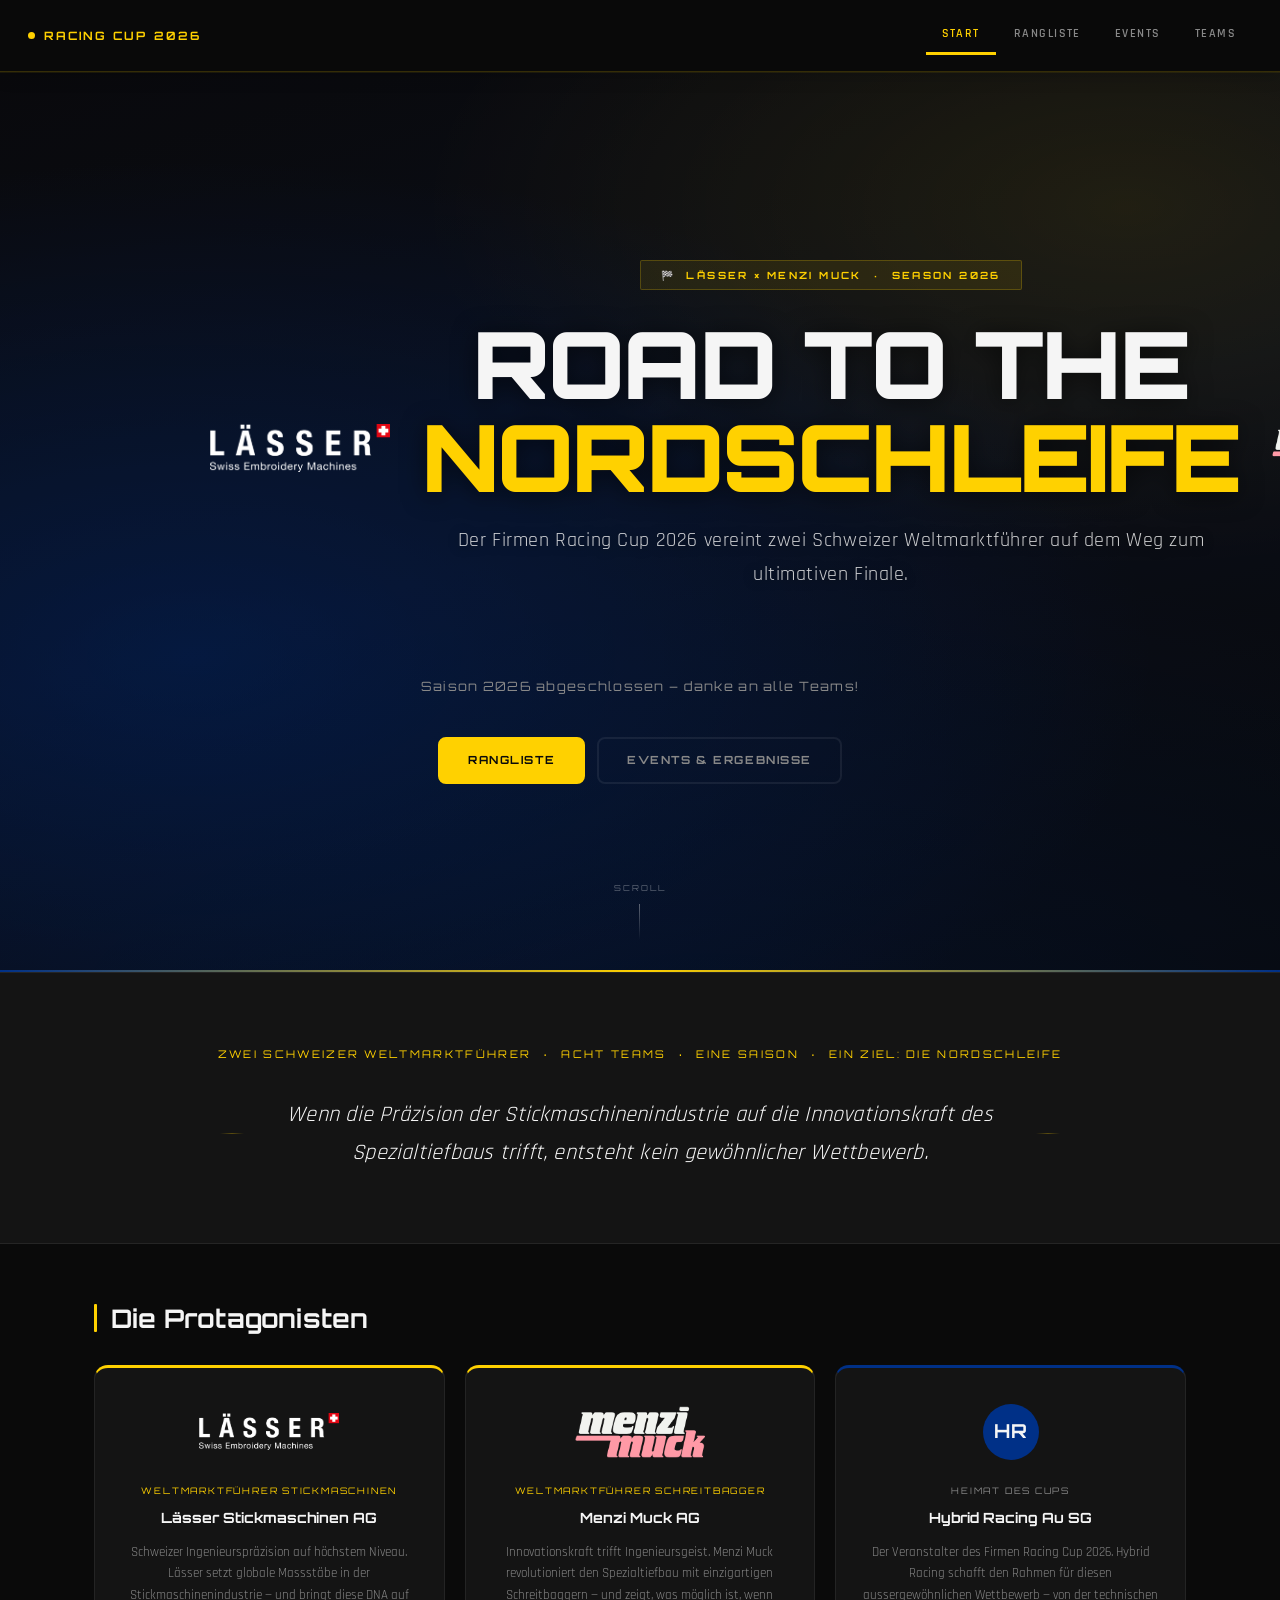
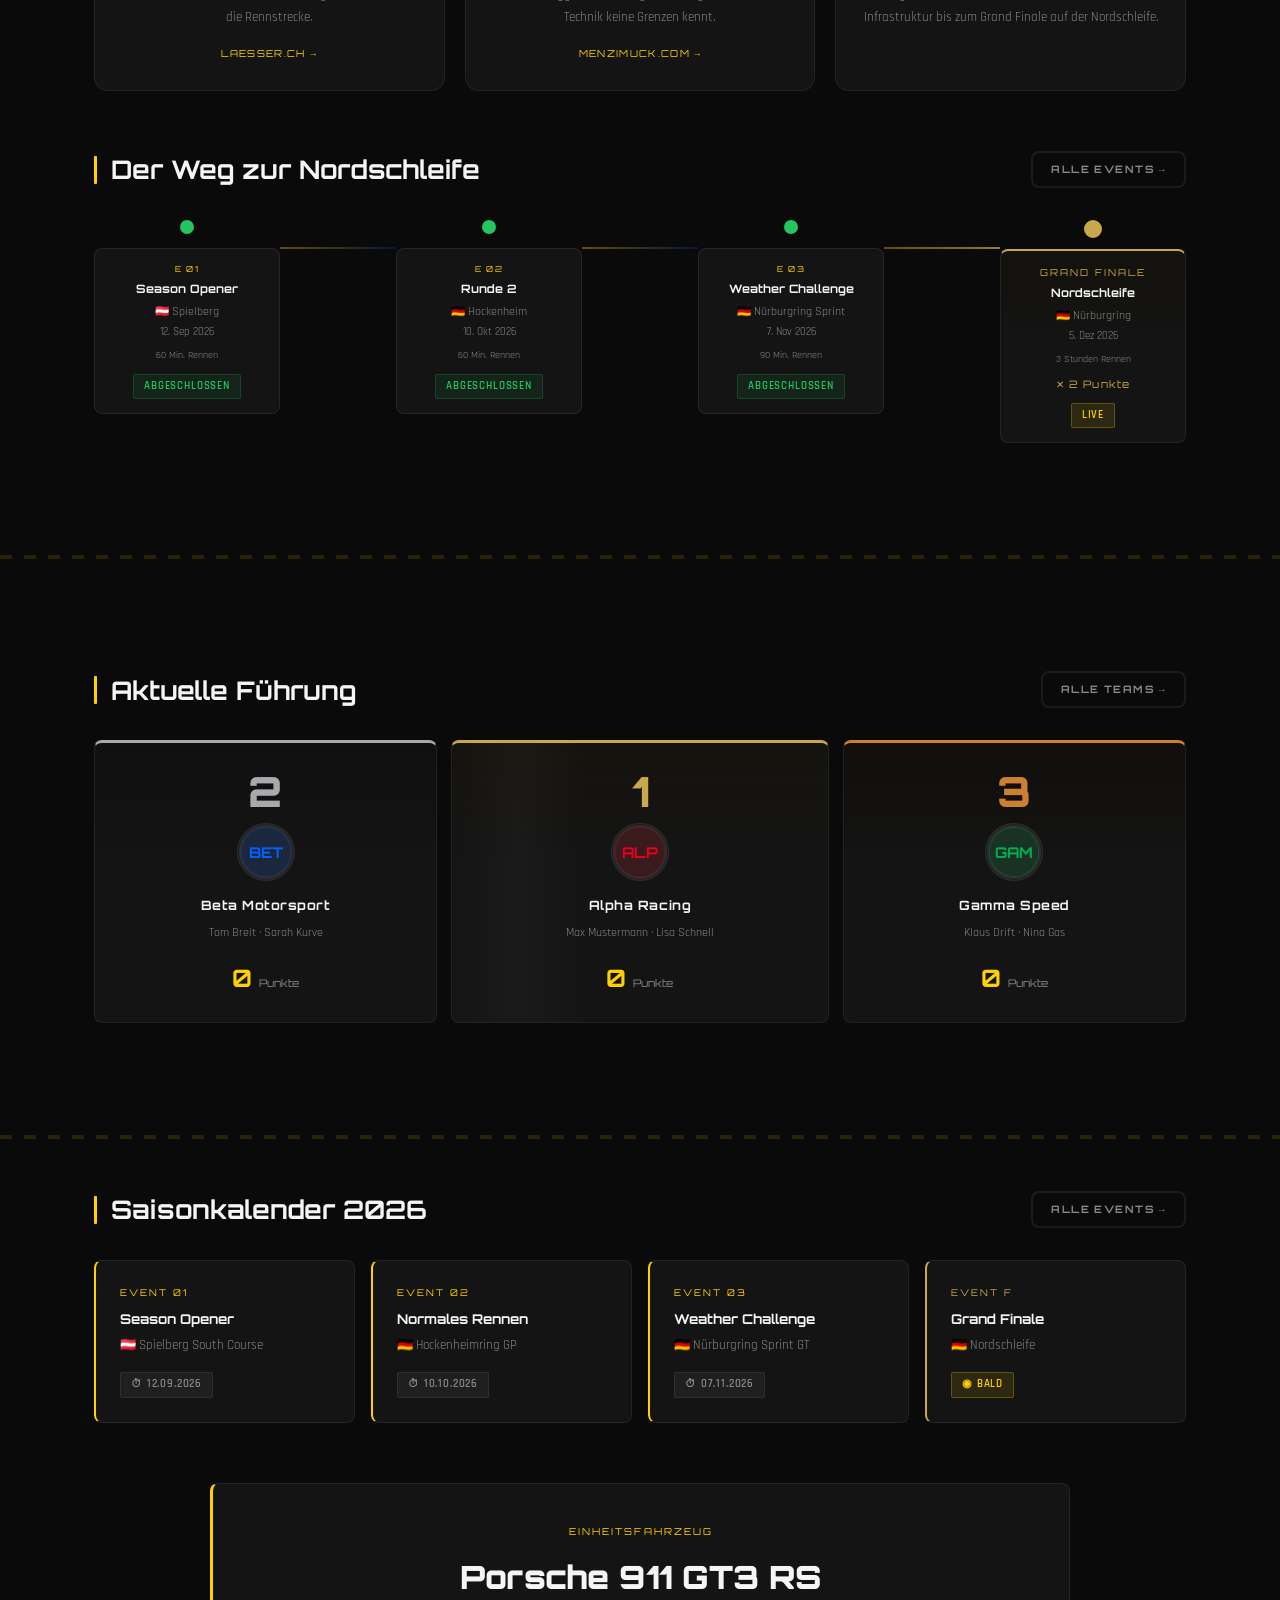
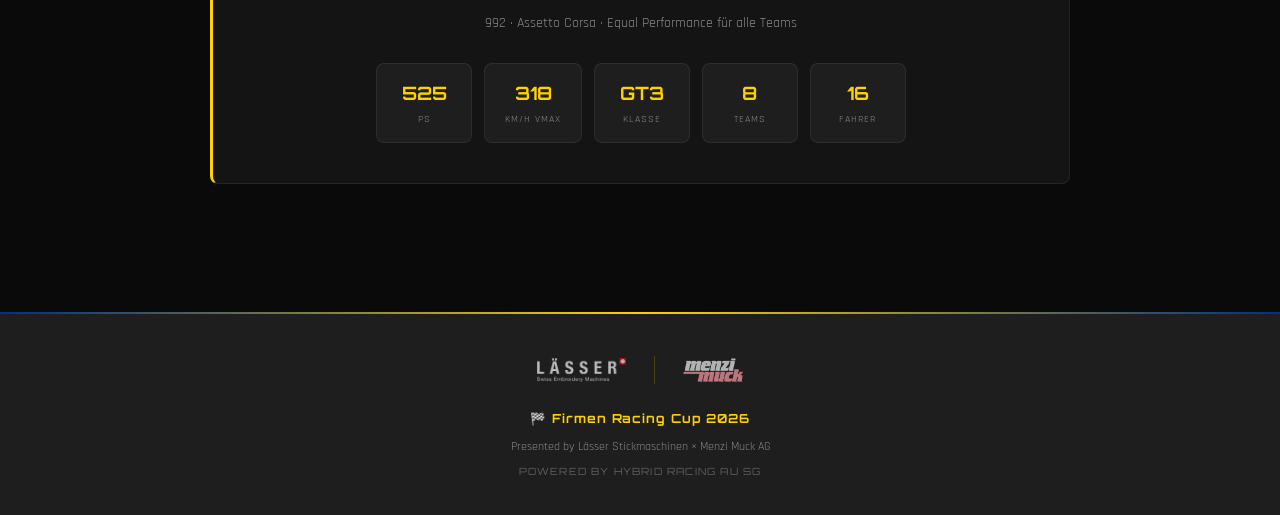
==== commit d0459670: "﻿UI: CEO-Qualitaetscheck - Footer, Hero und Seiten poliert Footer: 'Presented by Laesser Stickmaschi" ====
--- a/index.html
+++ b/index.html
@@ -88,8 +88,8 @@
     </div>
 
     <div class="btn-group">
-      <a href="standings.html" class="btn btn-primary">🏆 Rangliste</a>
-      <a href="events.html" class="btn btn-outline">📋 Events &amp; Ergebnisse</a>
+      <a href="standings.html" class="btn btn-primary">Rangliste</a>
+      <a href="events.html" class="btn btn-outline">Events &amp; Ergebnisse</a>
     </div>
 
   </div>
@@ -163,7 +163,7 @@
 <div class="section" style="padding-top:0">
   <div class="section-header">
     <h2 class="section-title">Der Weg zur Nordschleife</h2>
-    <a href="events.html" class="btn btn-outline" style="padding:8px 16px;font-size:.65rem">Alle Events →</a>
+    <a href="events.html" class="btn btn-outline btn-sm">Alle Events →</a>
   </div>
   <div class="timeline-wrap" id="timelineWrap">
 
@@ -233,7 +233,7 @@
 <div class="section">
   <div class="section-header">
     <h2 class="section-title">Aktuelle Führung</h2>
-    <a href="standings.html" class="btn btn-outline" style="padding:8px 16px;font-size:.65rem">Alle Teams →</a>
+    <a href="standings.html" class="btn btn-outline btn-sm">Alle Teams →</a>
   </div>
   <div class="podium-grid" id="podiumGrid">
     <div style="grid-column:1/-1;text-align:center;padding:48px 20px;color:var(--text-dim)">
@@ -252,7 +252,7 @@
 <div class="section" style="padding-top:0">
   <div class="section-header">
     <h2 class="section-title">Saisonkalender 2026</h2>
-    <a href="events.html" class="btn btn-outline" style="padding:8px 16px;font-size:.65rem">Alle Events →</a>
+    <a href="events.html" class="btn btn-outline btn-sm">Alle Events →</a>
   </div>
   <div class="events-grid" id="eventsMiniGrid"></div>
 </div>
@@ -289,8 +289,8 @@
     </a>
   </div>
   <div class="footer-brand">🏁 Firmen Racing Cup 2026</div>
-  <div class="footer-presented">Presented by Lässer Stickmaschinen AG &amp; Menzi Muck AG</div>
-  <div class="footer-tagline">Zwei Schweizer Weltmarktführer. Eine Rennstrecke.</div>
+  <div class="footer-presented">Presented by Lässer Stickmaschinen × Menzi Muck AG</div>
+  <div class="footer-tagline">Powered by Hybrid Racing Au SG</div>
 </footer>
 
 <script src="js/config.js"></script>
--- a/css/style.css
+++ b/css/style.css
@@ -448,6 +448,12 @@
 }
 .btn-primary:active { transform: translateY(0); }
 
+/* Klein — für Section-Header-Links */
+.btn-sm {
+  padding: 8px 18px;
+  font-size: .64rem;
+}
+
 /* Outline */
 .btn-outline {
   background: transparent;
@@ -1116,10 +1122,17 @@
 ══════════════════════════════════════════════════════════════ */
 footer {
   margin-top: 64px;
-  border-top: 1px solid var(--color-border);
+  position: relative;
   background: var(--color-surface-2);
-  padding: 40px 24px 32px;
+  padding: 44px 24px 36px;
   text-align: center;
+}
+footer::before {
+  content: '';
+  position: absolute;
+  top: 0; left: 0; right: 0;
+  height: 2px;
+  background: linear-gradient(90deg, var(--color-secondary) 0%, var(--color-primary) 50%, var(--color-secondary) 100%);
 }
 
 .footer-logos {
@@ -1314,18 +1327,21 @@
   overflow: hidden;
   text-align: center;
   padding: 80px 24px 80px;
-  background-color: var(--color-dark);
-  background-image: url('https://source.unsplash.com/featured/1920x1080/?racetrack,night,aerial');
+  background-color: #0A0A0A;
+  background-image:
+    radial-gradient(ellipse 75% 55% at 15% 65%, rgba(0, 48, 135, .52) 0%, transparent 100%),
+    radial-gradient(ellipse 55% 40% at 88% 15%, rgba(255, 209, 0, .13) 0%, transparent 100%),
+    radial-gradient(ellipse 90% 55% at 55% 108%, rgba(0, 48, 135, .28) 0%, transparent 100%),
+    linear-gradient(165deg, #0D0D11 0%, #0E1322 50%, #0A0A0A 100%);
   background-size: cover;
   background-position: center;
-  background-attachment: fixed; /* Parallax — Desktop only */
-}
-
-/* rgba(0,0,0,0.65) Overlay per Brief */
+  background-attachment: scroll;
+}
+
 .hero-photo-overlay {
   position: absolute;
   inset: 0;
-  background: rgba(0, 0, 0, .65);
+  background: rgba(0, 0, 0, .28);
   z-index: 0;
 }
 
